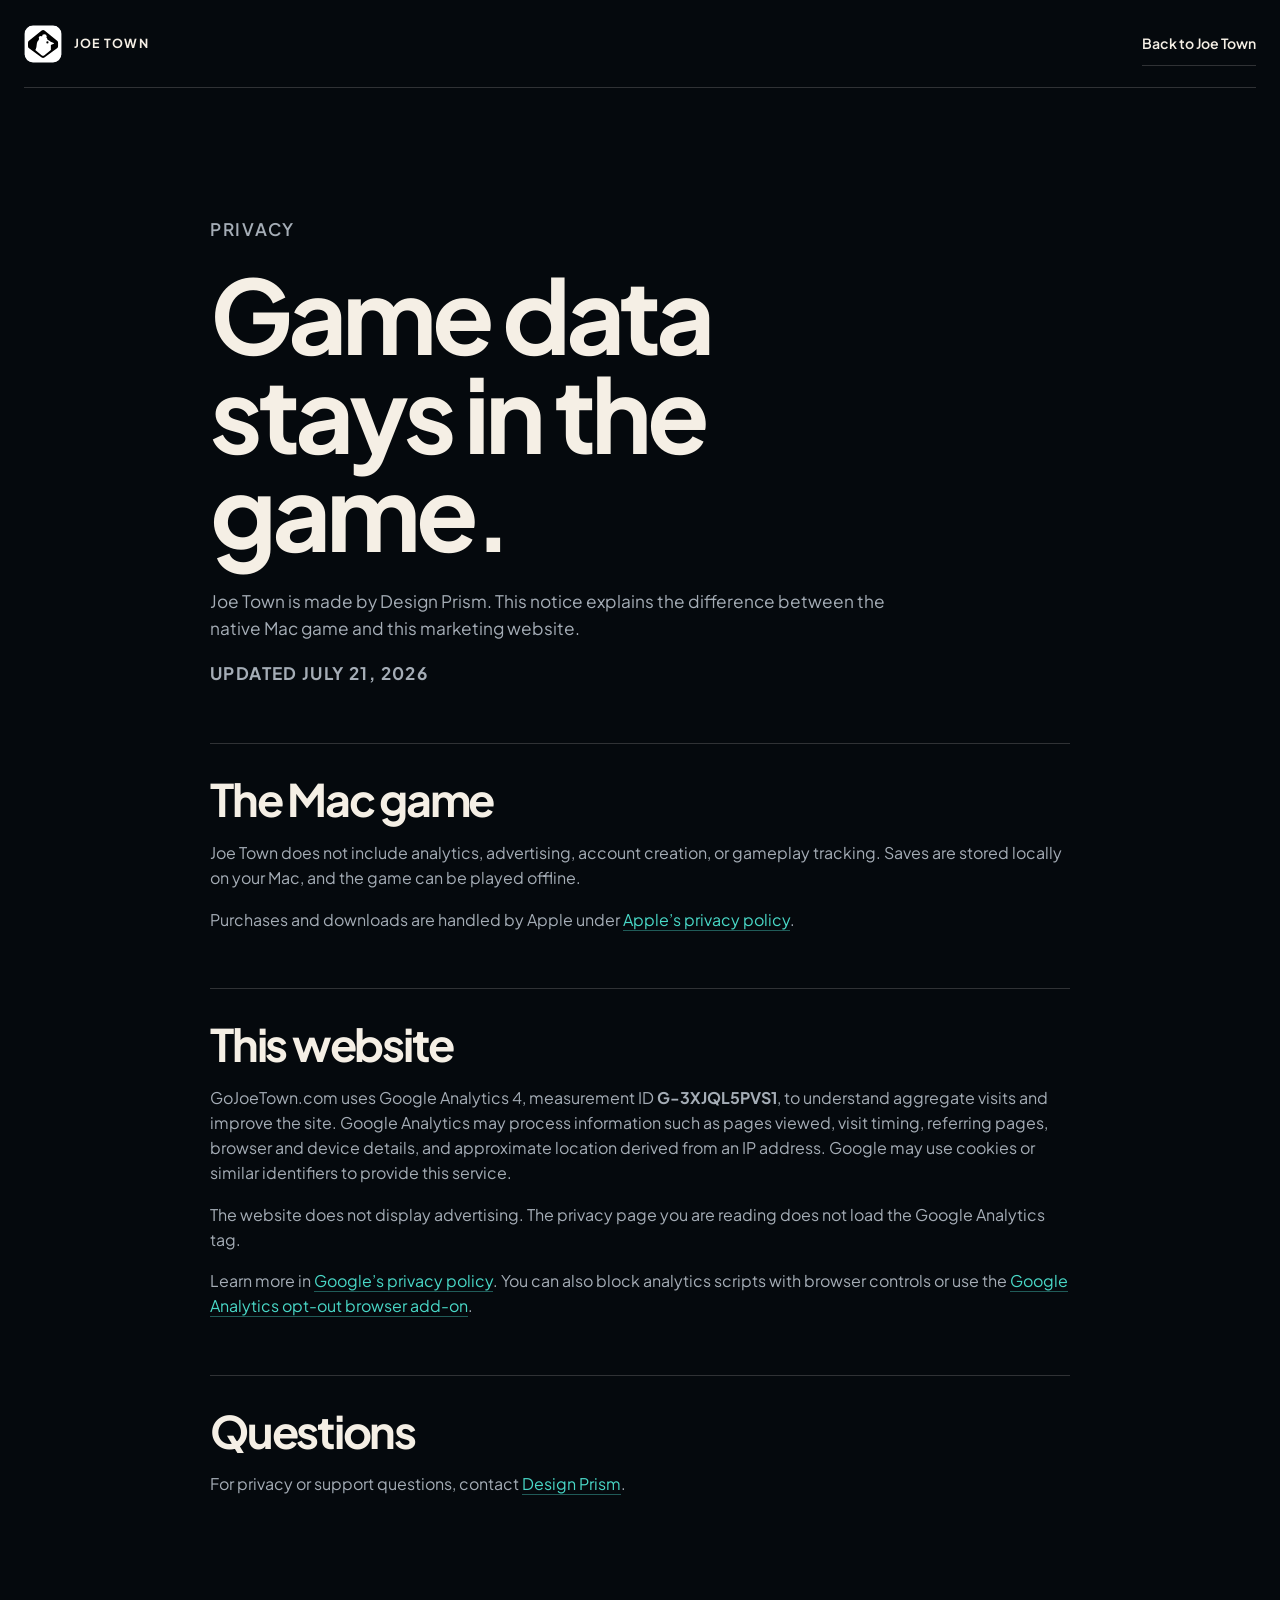
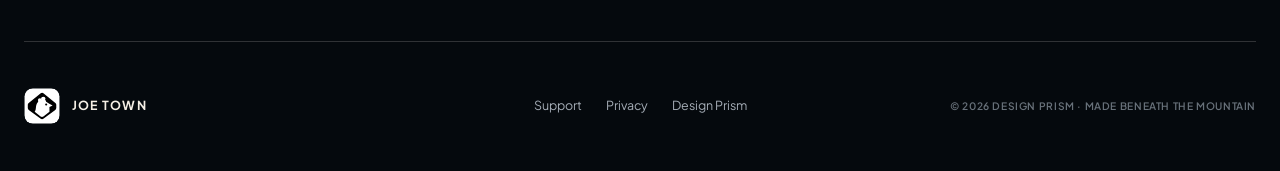
==== privacy.html @ 60fe01f7 "Overhaul Joe Town marketing visuals and analytics" ====
<!DOCTYPE html>
<html lang="en">
<head>
  <meta charset="UTF-8">
  <meta name="viewport" content="width=device-width, initial-scale=1.0, viewport-fit=cover">
  <title>Privacy — Joe Town</title>
  <meta name="description" content="How the Joe Town Mac game and gojoetown.com handle data.">
  <link rel="canonical" href="https://gojoetown.com/privacy.html">
  <meta name="theme-color" content="#05090d">
  <link rel="icon" type="image/svg+xml" sizes="any" href="/images/logo-mark.svg">
  <link rel="apple-touch-icon" sizes="180x180" href="/images/apple-touch-icon.png">
  <link rel="preconnect" href="https://fonts.googleapis.com">
  <link rel="preconnect" href="https://fonts.gstatic.com" crossorigin>
  <link href="https://fonts.googleapis.com/css2?family=Plus+Jakarta+Sans:wght@400..800&amp;display=swap" rel="stylesheet">
  <link rel="stylesheet" href="css/style.css?v=20260721-release1">
</head>
<body class="legal-page">
  <a class="skip-link" href="#main">Skip to content</a>
  <header class="legal-header">
    <a class="brand" href="/" aria-label="Joe Town home">
      <img src="images/logo-mark.svg" width="38" height="38" alt="">
      <span>JOE TOWN</span>
    </a>
    <a class="text-link" href="/">Back to Joe Town</a>
  </header>

  <main class="legal-main" id="main">
    <p class="eyebrow">Privacy</p>
    <h1>Game data stays in the game.</h1>
    <p>Joe Town is made by Design Prism. This notice explains the difference between the native Mac game and this marketing website.</p>
    <p class="legal-updated">Updated July 21, 2026</p>

    <section aria-labelledby="game-privacy">
      <h2 id="game-privacy">The Mac game</h2>
      <p>Joe Town does not include analytics, advertising, account creation, or gameplay tracking. Saves are stored locally on your Mac, and the game can be played offline.</p>
      <p>Purchases and downloads are handled by Apple under <a href="https://www.apple.com/legal/privacy/" target="_blank" rel="noopener">Apple’s privacy policy</a>.</p>
    </section>

    <section aria-labelledby="site-analytics">
      <h2 id="site-analytics">This website</h2>
      <p>GoJoeTown.com uses Google Analytics 4, measurement ID <strong>G-3XJQL5PVS1</strong>, to understand aggregate visits and improve the site. Google Analytics may process information such as pages viewed, visit timing, referring pages, browser and device details, and approximate location derived from an IP address. Google may use cookies or similar identifiers to provide this service.</p>
      <p>The website does not display advertising. The privacy page you are reading does not load the Google Analytics tag.</p>
      <p>Learn more in <a href="https://policies.google.com/privacy" target="_blank" rel="noopener">Google’s privacy policy</a>. You can also block analytics scripts with browser controls or use the <a href="https://tools.google.com/dlpage/gaoptout" target="_blank" rel="noopener">Google Analytics opt-out browser add-on</a>.</p>
    </section>

    <section aria-labelledby="contact-privacy">
      <h2 id="contact-privacy">Questions</h2>
      <p>For privacy or support questions, contact <a href="https://www.design-prism.com/contact" target="_blank" rel="noopener">Design Prism</a>.</p>
    </section>
  </main>

  <footer class="footer">
    <a class="brand" href="/" aria-label="Joe Town home">
      <img src="images/logo-mark.svg" width="36" height="36" alt="">
      <span>JOE TOWN</span>
    </a>
    <nav aria-label="Footer navigation">
      <a href="https://www.design-prism.com/contact" target="_blank" rel="noopener">Support</a>
      <a href="/privacy.html" aria-current="page">Privacy</a>
      <a href="https://www.design-prism.com/" target="_blank" rel="noopener">Design Prism</a>
    </nav>
    <p>© 2026 DESIGN PRISM · MADE BENEATH THE MOUNTAIN</p>
  </footer>
</body>
</html>
---- css/style.css ----
:root {
  --ink: #05090d;
  --ink-soft: #0a1016;
  --panel: #0d141b;
  --bone: #f5efe5;
  --muted: #a5adb6;
  --gold: #f3b74b;
  --gold-dark: #bd7d22;
  --teal: #49d8c7;
  --line: rgba(245, 239, 229, 0.18);
  --line-gold: rgba(243, 183, 75, 0.42);
  --type-modern: "Plus Jakarta Sans", -apple-system, BlinkMacSystemFont, "Segoe UI", sans-serif;
  --max: 1280px;
}

*, *::before, *::after { box-sizing: border-box; }

html {
  background: var(--ink);
  color-scheme: dark;
  scroll-behavior: smooth;
  scroll-padding-top: 88px;
}

body {
  margin: 0;
  min-width: 320px;
  overflow-x: hidden;
  background: var(--ink);
  color: var(--bone);
  font-family: var(--type-modern);
  font-size: 16px;
  line-height: 1.58;
  -webkit-font-smoothing: antialiased;
}

body.menu-open { overflow: hidden; }

img { display: block; max-width: 100%; }
a { color: inherit; text-decoration: none; }
button, summary { font: inherit; }

.skip-link {
  position: fixed;
  z-index: 1000;
  top: 12px;
  left: 12px;
  padding: 10px 14px;
  background: var(--bone);
  color: var(--ink);
  border-radius: 6px;
  transform: translateY(-160%);
}

.skip-link:focus { transform: translateY(0); }

:focus-visible {
  outline: 3px solid var(--teal);
  outline-offset: 4px;
}

.scroll-progress {
  position: fixed;
  z-index: 120;
  inset: 0 0 auto;
  height: 2px;
  pointer-events: none;
}

.scroll-progress span {
  display: block;
  width: 100%;
  height: 100%;
  background: linear-gradient(90deg, var(--gold), var(--teal));
  box-shadow: 0 0 14px rgba(73, 216, 199, 0.5);
  transform: scaleX(0);
  transform-origin: left;
  will-change: transform;
}

.site-header {
  position: absolute;
  z-index: 50;
  top: 0;
  left: 0;
  right: 0;
  border-bottom: 1px solid rgba(245, 239, 229, 0.08);
  background: rgba(5, 9, 13, 0.82);
  backdrop-filter: blur(18px);
  transition: background 180ms ease, border-color 180ms ease, box-shadow 180ms ease;
}

.site-header.is-scrolled {
  border-color: rgba(245, 239, 229, 0.14);
  background: rgba(5, 9, 13, 0.94);
  box-shadow: 0 10px 36px rgba(0, 0, 0, 0.32);
}

.nav-shell {
  width: min(var(--max), calc(100% - 48px));
  min-height: 78px;
  margin: 0 auto;
  display: grid;
  grid-template-columns: 1fr auto 1fr;
  align-items: center;
  gap: 28px;
}

.brand {
  display: inline-flex;
  align-items: center;
  gap: 12px;
  width: max-content;
  min-height: 44px;
  font-family: var(--type-modern);
  font-size: 0.78rem;
  font-weight: 700;
  letter-spacing: 0.1em;
}

.brand img { border-radius: 9px; }

.desktop-nav {
  display: flex;
  align-items: center;
  gap: clamp(22px, 3vw, 44px);
}

.desktop-nav a {
  display: grid;
  place-items: center;
  min-height: 44px;
  color: #d6d1c9;
  font-family: var(--type-modern);
  font-size: 0.7rem;
  font-weight: 700;
  letter-spacing: 0.09em;
  text-transform: uppercase;
}

.desktop-nav a:hover { color: var(--gold); }

.desktop-buy { justify-self: end; }

.button {
  display: inline-flex;
  align-items: center;
  justify-content: center;
  min-height: 52px;
  padding: 0 24px;
  border: 1px solid #ffd37b;
  border-radius: 7px;
  background: var(--gold);
  color: #171006;
  box-shadow: 0 12px 30px rgba(243, 183, 75, 0.18);
  font-size: 0.9rem;
  font-weight: 700;
  letter-spacing: -0.01em;
  transition: background 180ms ease, color 180ms ease, transform 180ms ease;
}

.button:hover {
  background: #ffd177;
  transform: translateY(-2px);
}

.button:active { transform: translateY(0) scale(0.98); }

.button-small { min-height: 44px; padding-inline: 18px; font-size: 0.8rem; }

.menu-button {
  display: none;
  width: 48px;
  height: 48px;
  border: 1px solid var(--line);
  border-radius: 8px;
  background: var(--ink-soft);
  color: var(--bone);
  cursor: pointer;
}

.menu-button span {
  display: block;
  width: 20px;
  height: 1px;
  margin: 5px auto;
  background: currentColor;
  transition: transform 180ms ease, opacity 180ms ease;
}

.menu-button[aria-expanded="true"] span:first-child { transform: translateY(6px) rotate(45deg); }
.menu-button[aria-expanded="true"] span:nth-child(2) { opacity: 0; }
.menu-button[aria-expanded="true"] span:last-child { transform: translateY(-6px) rotate(-45deg); }

.mobile-menu {
  position: fixed;
  z-index: 45;
  inset: 0;
  padding: calc(96px + env(safe-area-inset-top)) max(24px, env(safe-area-inset-right)) max(32px, env(safe-area-inset-bottom)) max(24px, env(safe-area-inset-left));
  background:
    radial-gradient(circle at 85% 12%, rgba(73, 216, 199, 0.1), transparent 30%),
    radial-gradient(circle at 5% 90%, rgba(243, 183, 75, 0.1), transparent 34%),
    var(--ink);
  overflow-y: auto;
  overscroll-behavior: contain;
}

.mobile-menu[hidden] { display: none; }

.mobile-menu nav {
  width: min(100%, 520px);
  margin: 0 auto;
  display: grid;
  gap: 8px;
  counter-reset: mobile-nav;
}

.mobile-menu nav > a:not(.button) {
  min-height: 58px;
  display: flex;
  align-items: center;
  border-bottom: 1px solid var(--line);
  font-family: var(--type-modern);
  font-size: 1.65rem;
  font-weight: 700;
  counter-increment: mobile-nav;
}

.mobile-menu nav > a:not(.button)::before {
  content: "0" counter(mobile-nav);
  width: 42px;
  color: var(--gold);
  font-family: var(--type-modern);
  font-size: 0.68rem;
  letter-spacing: 0.08em;
}

.mobile-menu:not([hidden]) nav > a { animation: menu-item-in 280ms both; }
.mobile-menu:not([hidden]) nav > a:nth-child(2) { animation-delay: 35ms; }
.mobile-menu:not([hidden]) nav > a:nth-child(3) { animation-delay: 70ms; }
.mobile-menu:not([hidden]) nav > a:nth-child(4) { animation-delay: 105ms; }
.mobile-menu:not([hidden]) nav > a:nth-child(5) { animation-delay: 140ms; }

@keyframes menu-item-in {
  from { opacity: 0; transform: translateY(10px); }
  to { opacity: 1; transform: none; }
}

.mobile-menu .button { margin-top: 18px; }

.mobile-buy {
  position: fixed;
  z-index: 40;
  left: max(12px, env(safe-area-inset-left));
  right: max(12px, env(safe-area-inset-right));
  bottom: max(12px, env(safe-area-inset-bottom));
  display: none;
  align-items: center;
  justify-content: space-between;
  gap: 16px;
  padding: 10px 10px 10px 16px;
  border: 1px solid var(--line);
  border-radius: 15px;
  background: rgba(13, 20, 27, 0.92);
  backdrop-filter: blur(18px) saturate(1.15);
  box-shadow: 0 18px 54px rgba(0, 0, 0, 0.5);
  opacity: 0;
  transform: translateY(24px);
  pointer-events: none;
  transition: opacity 180ms ease, transform 180ms ease;
}

.mobile-buy.is-visible { opacity: 1; transform: none; pointer-events: auto; }
.mobile-buy img { flex: 0 0 auto; border-radius: 9px; }
.mobile-buy span { display: grid; flex: 1; min-width: 0; line-height: 1.2; }
.mobile-buy strong { font-size: 0.88rem; }
.mobile-buy small { margin-top: 3px; color: var(--muted); font-size: 0.72rem; }

.hero {
  position: relative;
  min-height: 900px;
  overflow: hidden;
  display: grid;
  align-items: center;
  border-bottom: 1px solid var(--line);
  isolation: isolate;
}

.hero-media {
  position: absolute;
  z-index: -3;
  inset: 0 0 0 28%;
}

.hero-media img {
  width: 100%;
  height: 100%;
  object-fit: cover;
  object-position: 50% 50%;
  filter: saturate(0.98) brightness(0.96);
}

.hero-shade {
  position: absolute;
  z-index: -2;
  inset: 0 auto 0 0;
  width: 58%;
  background: rgba(5, 9, 13, 0.94);
  box-shadow: 100px 0 150px 80px rgba(5, 9, 13, 0.88);
}

.hero-hud { display: none; }

.hero-inner {
  width: min(var(--max), calc(100% - 48px));
  margin: 0 auto;
  padding-top: 80px;
}

.eyebrow {
  margin: 0 0 22px;
  color: var(--gold);
  font-family: var(--type-modern);
  font-size: clamp(0.65rem, 1vw, 0.76rem);
  font-weight: 600;
  letter-spacing: 0.1em;
  text-transform: uppercase;
}

h1, h2, h3, p { margin-top: 0; }

h1, h2, h3 {
  color: var(--bone);
  font-family: var(--type-modern);
  font-weight: 700;
  letter-spacing: -0.05em;
}

h1 {
  max-width: 12ch;
  margin-bottom: 24px;
  font-size: clamp(4rem, 6.6vw, 6.8rem);
  line-height: 0.96;
}

h1 em, h2 em { color: var(--gold); font-style: normal; font-weight: 700; }

.hero-lede {
  max-width: 590px;
  margin-bottom: 32px;
  color: #c1c7cd;
  font-size: clamp(1rem, 1.45vw, 1.16rem);
  line-height: 1.58;
}

.hero-actions { display: flex; align-items: center; gap: 24px; flex-wrap: wrap; }

.text-link {
  min-height: 44px;
  display: inline-flex;
  align-items: center;
  gap: 8px;
  border-bottom: 1px solid var(--line);
  color: var(--bone);
  font-size: 0.88rem;
  font-weight: 600;
}

.text-link:hover { color: var(--teal); border-color: var(--teal); }

.trust {
  max-width: 680px;
  margin: 28px 0 0;
  padding: 0;
  display: flex;
  flex-wrap: wrap;
  gap: 8px;
  color: #88919b;
  font-family: var(--type-modern);
  font-size: 0.68rem;
  letter-spacing: 0.06em;
  line-height: 1.4;
  list-style: none;
  text-transform: uppercase;
}

.trust li {
  padding: 7px 9px;
  border: 1px solid rgba(245, 239, 229, 0.11);
  border-radius: 999px;
  background: rgba(5, 9, 13, 0.34);
}

.section {
  width: min(var(--max), calc(100% - 48px));
  margin-inline: auto;
  padding-block: clamp(100px, 11vw, 168px);
}

.section-intro { max-width: 780px; margin-bottom: clamp(42px, 6vw, 76px); }

h2 { margin-bottom: 18px; font-size: clamp(2.9rem, 5.2vw, 5.4rem); line-height: 1.02; }

.journey { text-align: center; }
.journey .section-intro { margin-inline: auto; }

.journey-grid {
  display: grid;
  grid-template-columns: 0.92fr 1.16fr 0.92fr;
  align-items: end;
  gap: clamp(12px, 2vw, 26px);
  counter-reset: era-card;
}

.era-card {
  position: relative;
  margin: 0;
  border: 1px solid var(--line);
  background: var(--panel);
  box-shadow: 0 28px 70px rgba(0, 0, 0, 0.34);
  counter-increment: era-card;
}

.era-card::before {
  content: "0" counter(era-card);
  position: absolute;
  z-index: 2;
  top: 14px;
  left: 14px;
  padding: 5px 8px;
  border: 1px solid rgba(245, 239, 229, 0.2);
  border-radius: 999px;
  background: rgba(5, 9, 13, 0.78);
  color: var(--bone);
  font-family: var(--type-modern);
  font-size: 0.62rem;
  letter-spacing: 0.08em;
  backdrop-filter: blur(8px);
}

.era-card-featured { border-color: var(--line-gold); transform: translateY(-24px); }

.era-card picture { display: block; }
.era-card img { width: 100%; height: 330px; object-fit: cover; object-position: center; }
.era-card-featured img { height: 420px; }

.era-card figcaption {
  min-height: 150px;
  padding: 24px;
  display: grid;
  align-content: start;
  gap: 8px;
  text-align: left;
}

.era-card strong {
  font-family: var(--type-modern);
  font-size: clamp(1.65rem, 2.7vw, 2.5rem);
  font-weight: 700;
  letter-spacing: -0.035em;
  text-transform: uppercase;
}

.era-card span { color: var(--muted); font-size: 0.88rem; line-height: 1.5; }

.journey-note {
  margin: 48px auto 0;
  color: #77808a;
  font-family: var(--type-modern);
  font-size: 0.68rem;
  letter-spacing: 0.08em;
  line-height: 1.8;
}

.carousel-controls {
  display: none;
  align-items: center;
  gap: 8px;
  margin-top: 18px;
}

.carousel-hint {
  margin-right: auto;
  color: var(--muted);
  font-family: var(--type-modern);
  font-size: 0.68rem;
  letter-spacing: 0.06em;
  text-transform: uppercase;
}

.carousel-status {
  min-width: 42px;
  color: var(--gold);
  font-family: var(--type-modern);
  font-size: 0.68rem;
  text-align: center;
}

.carousel-controls button {
  width: 46px;
  height: 46px;
  flex: 0 0 auto;
  border: 1px solid var(--line);
  border-radius: 50%;
  background: var(--panel);
  color: var(--bone);
  cursor: pointer;
  font-size: 1.1rem;
  transition: border-color 160ms ease, background 160ms ease, transform 160ms ease, opacity 160ms ease;
}

.carousel-controls button:active { transform: scale(0.94); }
.carousel-controls button:disabled { opacity: 0.32; cursor: default; }

.joes {
  display: grid;
  grid-template-columns: minmax(0, 1.05fr) minmax(380px, 0.95fr);
  gap: clamp(54px, 8vw, 112px);
  align-items: center;
  border-top: 1px solid var(--line);
  border-bottom: 1px solid var(--line);
}

.joe-portrait { position: relative; }

.joe-portrait img {
  width: 100%;
  max-height: 900px;
  object-fit: cover;
  border: 1px solid var(--line-gold);
  box-shadow: 0 32px 100px rgba(0, 0, 0, 0.48);
}

.art-label {
  position: absolute;
  left: 16px;
  bottom: 16px;
  padding: 6px 9px;
  background: rgba(5, 9, 13, 0.9);
  color: #c9c1b6;
  font-family: var(--type-modern);
  font-size: 0.64rem;
  font-weight: 600;
  letter-spacing: 0.08em;
}

.joe-story > p:not(.eyebrow) { max-width: 570px; color: var(--muted); font-size: 1.04rem; }

.joe-roster {
  display: grid;
  grid-template-columns: repeat(2, minmax(0, 1fr));
  gap: 10px;
  max-width: 580px;
  margin-top: 38px;
}

.joe-card {
  min-width: 0;
  display: flex;
  align-items: center;
  gap: 13px;
  min-height: 92px;
  padding: 16px;
  border: 1px solid var(--line);
  border-radius: 8px;
  background: rgba(13, 20, 27, 0.88);
  box-shadow: 0 18px 46px rgba(0, 0, 0, 0.2);
}

.joe-card:nth-child(2) .joe-avatar,
.joe-card:nth-child(3) .joe-avatar { border-color: var(--gold); color: var(--gold); }

.joe-avatar {
  width: 44px;
  height: 44px;
  flex: 0 0 auto;
  display: grid;
  place-items: center;
  border: 1px solid var(--teal);
  border-radius: 6px;
  color: var(--teal);
  font-family: var(--type-modern);
  font-weight: 600;
}

.joe-card h3 { margin: 0; color: var(--bone); font-size: 0.92rem; line-height: 1.2; }
.joe-card p { margin: 5px 0 0; color: var(--muted); font-size: 0.71rem; line-height: 1.4; }
.joe-card p strong { color: var(--gold); font-weight: 600; }

blockquote {
  margin: 38px 0 0;
  max-width: 460px;
  color: var(--bone);
  font-family: var(--type-modern);
  font-size: clamp(1.7rem, 3vw, 3rem);
  font-weight: 600;
  letter-spacing: -0.025em;
  line-height: 1.1;
}

blockquote::before { content: "“"; color: var(--gold); }
blockquote::after { content: "”"; color: var(--gold); }

.systems { text-align: center; }
.systems .section-intro { margin-inline: auto; }

.system-grid {
  display: grid;
  grid-template-columns: repeat(2, minmax(0, 1fr));
  gap: 14px;
  counter-reset: system-card;
}

.system-card {
  min-width: 0;
  position: relative;
  overflow: hidden;
  aspect-ratio: 16 / 10;
  min-height: 0;
  border: 1px solid var(--line-gold);
  background: var(--panel);
  text-align: left;
  counter-increment: system-card;
}

.system-card::before {
  content: "0" counter(system-card);
  position: absolute;
  z-index: 2;
  top: 16px;
  right: 16px;
  color: rgba(245, 239, 229, 0.8);
  font-family: var(--type-modern);
  font-size: 0.68rem;
  letter-spacing: 0.08em;
}

.system-card img { width: 100%; height: 100%; min-height: 0; object-fit: cover; filter: brightness(0.72) saturate(0.9); transition: transform 400ms ease, filter 400ms ease; }
.system-card:hover img { transform: scale(1.025); filter: brightness(0.86) saturate(1); }

.system-card > div {
  position: absolute;
  left: 0;
  right: 0;
  bottom: 0;
  padding: 70px 24px 24px;
  background: rgba(5, 9, 13, 0.88);
  box-shadow: 0 -35px 70px rgba(5, 9, 13, 0.9);
}

.system-card h3 { margin: 0; font-size: clamp(1.45rem, 2vw, 1.9rem); letter-spacing: -0.03em; text-transform: uppercase; }
.system-card p { margin: 3px 0 0; color: var(--teal); font-family: var(--type-modern); font-size: 0.68rem; font-weight: 700; letter-spacing: 0.08em; text-transform: uppercase; }

.systems-copy { max-width: 760px; margin: 44px auto 0; color: var(--muted); }

.systems-key-art {
  position: relative;
  overflow: hidden;
  margin: clamp(48px, 7vw, 84px) 0 0;
  border: 1px solid var(--line-gold);
  background: var(--panel);
  box-shadow: 0 32px 90px rgba(0, 0, 0, 0.42);
}

.systems-key-art img { width: 100%; height: auto; aspect-ratio: 2 / 1; object-fit: cover; }

.faq {
  display: grid;
  grid-template-columns: 0.8fr 1.2fr;
  gap: clamp(48px, 9vw, 130px);
  align-items: start;
  border-top: 1px solid var(--line);
}

.faq h2 { font-size: clamp(3rem, 5vw, 5.2rem); }
.faq-art {
  position: relative;
  overflow: hidden;
  max-width: 430px;
  margin: 48px 0 0;
  border: 1px solid var(--line-gold);
  background: var(--panel);
  box-shadow: 0 24px 70px rgba(0, 0, 0, 0.38);
}
.faq-art img { width: 100%; height: auto; aspect-ratio: 1003 / 1568; object-fit: cover; object-position: center; }
.faq-list { border-top: 1px solid var(--line); }

.faq-list details { border-bottom: 1px solid var(--line); }

.faq-list summary {
  min-height: 74px;
  display: flex;
  align-items: center;
  justify-content: space-between;
  gap: 24px;
  list-style: none;
  cursor: pointer;
  color: var(--bone);
  font-family: var(--type-modern);
  font-size: 1.28rem;
  font-weight: 600;
  letter-spacing: -0.015em;
}

.faq-list summary::-webkit-details-marker { display: none; }
.faq-list summary::after { content: "+"; color: var(--gold); font-family: var(--type-modern); font-size: 1.2rem; }
.faq-list details[open] summary::after { content: "−"; }
.faq-list details p { max-width: 680px; margin: -6px 42px 28px 0; color: var(--muted); }
.faq-list details p a { color: var(--teal); text-decoration: underline; text-decoration-color: rgba(73, 216, 199, 0.4); text-underline-offset: 3px; }
.faq-list details[open] p { animation: faq-answer-in 200ms ease both; }

@keyframes faq-answer-in {
  from { opacity: 0; transform: translateY(-6px); }
  to { opacity: 1; transform: none; }
}

.final-cta {
  position: relative;
  isolation: isolate;
  overflow: hidden;
  width: 100%;
  max-width: none;
  min-height: 660px;
  padding-inline: max(24px, calc((100% - var(--max)) / 2));
  display: grid;
  place-items: center;
  align-content: center;
  gap: 28px;
  text-align: center;
  border-top: 1px solid var(--line);
}

.final-cta::after {
  content: "";
  position: absolute;
  z-index: 1;
  inset: 0;
  background: radial-gradient(circle at center, rgba(5, 9, 13, 0.42) 0, rgba(5, 9, 13, 0.78) 48%, rgba(5, 9, 13, 0.9) 100%);
}

.final-art { position: absolute; z-index: 0; inset: 0; width: 100%; height: 100%; object-fit: cover; object-position: center; }
.final-mark, .final-content { position: relative; z-index: 2; }
.final-content { max-width: 920px; }
.final-art-label { z-index: 3; left: auto; right: 16px; }

.final-mark { filter: drop-shadow(0 18px 42px rgba(243, 183, 75, 0.14)); }
.final-cta h2 { margin-bottom: 34px; }
.final-cta p { margin: 20px 0 0; color: #7f8790; font-family: var(--type-modern); font-size: 0.64rem; font-weight: 600; letter-spacing: 0.08em; }

.footer {
  width: min(var(--max), calc(100% - 48px));
  min-height: 130px;
  margin: 0 auto;
  padding-block: 30px;
  display: grid;
  grid-template-columns: 1fr auto 1fr;
  align-items: center;
  gap: 24px;
  border-top: 1px solid var(--line);
}

.footer nav { display: flex; gap: 24px; }
.footer nav a { color: var(--muted); font-size: 0.78rem; }
.footer nav a:hover { color: var(--gold); }
.footer > p { justify-self: end; margin: 0; color: #68717a; font-family: var(--type-modern); font-size: 0.64rem; font-weight: 600; letter-spacing: 0.06em; }

.legal-header {
  width: min(var(--max), calc(100% - 48px));
  min-height: 88px;
  margin: 0 auto;
  display: flex;
  align-items: center;
  justify-content: space-between;
  gap: 24px;
  border-bottom: 1px solid var(--line);
}

.legal-main {
  width: min(860px, calc(100% - 48px));
  margin: 0 auto;
  padding: clamp(72px, 10vw, 132px) 0;
}

.legal-main h1 { max-width: 10ch; margin-bottom: 28px; font-size: clamp(3.2rem, 8vw, 6.8rem); }
.legal-main > p { max-width: 720px; color: var(--muted); font-size: 1.08rem; }
.legal-main section { margin-top: 56px; padding-top: 32px; border-top: 1px solid var(--line); }
.legal-main h2 { margin-bottom: 18px; font-size: clamp(1.8rem, 4vw, 2.8rem); }
.legal-main p, .legal-main li { color: var(--muted); }
.legal-main li + li { margin-top: 10px; }
.legal-main a { color: var(--teal); text-decoration: underline; text-decoration-color: rgba(73, 216, 199, 0.4); text-underline-offset: 4px; }
.legal-updated { color: var(--gold); font-family: var(--type-modern); font-size: 0.72rem; font-weight: 700; letter-spacing: 0.08em; text-transform: uppercase; }

.reveal { opacity: 1; transform: none; }
.reveal-ready .reveal { opacity: 0; transform: translateY(18px); transition: opacity 680ms ease, transform 680ms ease; }
.reveal-ready .reveal.is-visible { opacity: 1; transform: none; }

@media (max-width: 1040px) {
  .nav-shell { grid-template-columns: 1fr auto; }
  .desktop-nav, .desktop-buy { display: none; }
  .menu-button { display: block; }
  .hero-media { left: 18%; }
  .hero-shade { width: 66%; }
  .journey-grid { grid-template-columns: repeat(3, 1fr); }
  .era-card img, .era-card-featured img { height: 300px; }
  .joes { grid-template-columns: 1fr 1fr; gap: 48px; }
  .system-grid { grid-template-columns: repeat(2, minmax(0, 1fr)); }
  .footer { grid-template-columns: 1fr auto; }
  .footer > p { grid-column: 1 / -1; justify-self: start; }
}

@media (max-width: 780px) {
  html { scroll-padding-top: calc(72px + env(safe-area-inset-top)); }
  body.mobile-buy-visible { padding-bottom: calc(82px + env(safe-area-inset-bottom)); }
  .site-header {
    position: fixed;
    padding-top: env(safe-area-inset-top);
    padding-left: env(safe-area-inset-left);
    padding-right: env(safe-area-inset-right);
    background: rgba(5, 9, 13, 0.94);
    backdrop-filter: none;
  }
  .nav-shell { width: min(100% - 32px, var(--max)); min-height: 68px; }
  .brand img { width: 34px; height: 34px; }
  .mobile-buy { display: flex; }
  .hero { min-height: max(640px, 100svh); align-items: end; }
  .hero-media { inset: 0; }
  .hero-media img { object-position: 50% 40%; opacity: 0.82; filter: none; }
  .hero-shade {
    inset: 0;
    width: auto;
    height: auto;
    background: linear-gradient(to bottom, rgba(5, 9, 13, 0.08) 12%, rgba(5, 9, 13, 0.26) 38%, rgba(5, 9, 13, 0.96) 75%, var(--ink) 100%);
    box-shadow: none;
  }
  .hero-hud {
    position: absolute;
    z-index: 1;
    top: calc(86px + env(safe-area-inset-top));
    left: 16px;
    right: 16px;
    min-height: 38px;
    padding: 8px 11px;
    display: flex;
    align-items: center;
    gap: 8px;
    border: 1px solid rgba(245, 239, 229, 0.16);
    border-radius: 9px;
    background: rgba(5, 9, 13, 0.68);
    color: #d7dce0;
    font-family: var(--type-modern);
    font-size: 0.65rem;
    letter-spacing: 0.05em;
    text-transform: uppercase;
  }
  .hero-hud i { flex: 1; height: 1px; background: var(--line); }
  .hero-hud strong { color: var(--gold); font-weight: 600; }
  .live-dot {
    width: 7px;
    height: 7px;
    border-radius: 50%;
    background: var(--teal);
    box-shadow: 0 0 0 4px rgba(73, 216, 199, 0.12), 0 0 16px rgba(73, 216, 199, 0.7);
    animation: live-pulse 2.2s ease-in-out infinite;
  }
  .hero-inner { width: min(100% - 32px, var(--max)); padding: 170px 0 44px; }
  .eyebrow { font-size: 0.7rem; }
  h1 { max-width: 9.5ch; font-size: clamp(3.05rem, 12vw, 4.8rem); }
  .hero-lede { max-width: 42rem; }
  .section { width: min(100% - 32px, var(--max)); padding-block: 82px; }
  h2 { max-width: 14ch; font-size: clamp(2.65rem, 9.5vw, 4.35rem); }
  .journey-grid,
  .system-grid {
    width: calc(100% + 32px);
    margin-inline: -16px;
    padding: 4px 16px 18px;
    display: grid;
    grid-template-columns: none;
    grid-auto-flow: column;
    overflow-x: auto;
    overscroll-behavior-inline: contain;
    scroll-padding-inline: 16px;
    scroll-snap-type: x mandatory;
    scrollbar-width: none;
    -webkit-overflow-scrolling: touch;
    touch-action: pan-x pan-y;
  }
  .journey-grid::-webkit-scrollbar,
  .system-grid::-webkit-scrollbar { display: none; }
  .journey-grid { grid-auto-columns: min(84vw, 380px); gap: 14px; }
  .system-grid { grid-auto-columns: min(82vw, 360px); gap: 12px; }
  .era-card,
  .system-card { scroll-snap-align: start; scroll-snap-stop: always; }
  .era-card-featured { transform: none; }
  .era-card { overflow: hidden; border-radius: 13px; box-shadow: 0 18px 44px rgba(0, 0, 0, 0.28); }
  .era-card img, .era-card-featured img { height: 280px; max-height: none; }
  .era-card figcaption { min-height: auto; padding: 22px; }
  .carousel-controls { display: flex; }
  .journey-note { display: none; }
  .joes { grid-template-columns: 1fr; }
  .joe-story { display: contents; }
  .joe-story > .eyebrow { order: 1; margin-bottom: 10px; }
  .joe-story > h2 { order: 2; }
  .joe-story > p:not(.eyebrow) { order: 3; margin-bottom: 28px; }
  .joe-portrait { order: 4; max-width: 620px; margin-inline: auto; }
  .joe-roster { order: 5; width: 100%; max-width: 620px; margin-top: 6px; }
  blockquote { order: 6; }
  .system-card,
  .system-card img { min-height: 0; border-radius: 13px; }
  .system-card { aspect-ratio: 4 / 3; }
  .system-card img { filter: brightness(0.76) saturate(0.92); }
  .system-card > div { box-shadow: none; background: linear-gradient(to top, rgba(5, 9, 13, 0.96), rgba(5, 9, 13, 0.62) 72%, transparent); }
  .system-card p { font-size: 0.72rem; }
  .art-label { font-size: 0.64rem; }
  .faq { grid-template-columns: 1fr; gap: 24px; }
  .faq-art { max-width: none; margin-top: 32px; }
  .faq-art img { height: 320px; max-height: 320px; aspect-ratio: 16 / 10; object-position: center 82%; }
  .systems-key-art img { height: clamp(210px, 58vw, 240px); min-height: 0; aspect-ratio: 16 / 10; object-position: 22% center; }
  .final-cta { width: 100%; padding-inline: 16px; }
  .final-art { object-position: 46% center; }
  .footer { grid-template-columns: 1fr; justify-items: start; }
  .legal-header { width: calc(100% - 32px); min-height: 76px; }
  .legal-main { width: calc(100% - 32px); padding-block: 72px; }
  .legal-main section { margin-top: 42px; padding-top: 26px; }
  .footer nav { flex-wrap: wrap; }
  .footer nav a { min-height: 44px; display: inline-flex; align-items: center; }
  .footer > p { justify-self: start; }
  .final-cta p,
  .footer > p { font-size: 0.68rem; line-height: 1.6; }
}

@media (max-width: 560px) {
  .mobile-buy { gap: 10px; padding-left: 10px; }
  .mobile-buy img { width: 38px; height: 38px; }
  .mobile-buy small { white-space: nowrap; }
  .hero-inner { padding-bottom: 36px; }
  .hero-actions { align-items: stretch; gap: 16px; }
  .hero-actions .button { width: 100%; }
  .text-link { width: max-content; min-height: 38px; }
  .hero-lede span { display: none; }
  .trust { margin-top: 20px; font-size: 0.68rem; }
  .trust li { padding: 6px 8px; }
  .joe-roster { grid-template-columns: 1fr; }
  .joe-card { min-height: 84px; padding: 15px; }
  .faq-list summary { min-height: 82px; font-size: 1.2rem; }
  .final-cta { min-height: 560px; }
  .final-mark { width: 104px; height: 104px; }
}

@media (max-width: 360px) {
  .brand { font-size: 0.7rem; gap: 9px; }
  h1 { font-size: 2.8rem; }
  h2 { font-size: 2.45rem; }
  .hero-hud strong:last-child { display: none; }
  .carousel-hint { font-size: 0.62rem; }
  .carousel-controls button { width: 44px; height: 44px; }
  .faq-list summary { gap: 16px; font-size: 1.1rem; }
}

@media (max-width: 560px) and (max-height: 700px) {
  .hero-inner { padding-top: 150px; padding-bottom: 24px; }
  .eyebrow { margin-bottom: 12px; }
  h1 { margin-bottom: 16px; font-size: clamp(2.75rem, 12vw, 3.4rem); }
  .hero-lede { margin-bottom: 20px; line-height: 1.48; }
  .trust { margin-top: 14px; }
}

@keyframes live-pulse {
  0%, 100% { opacity: 0.62; transform: scale(0.92); }
  50% { opacity: 1; transform: scale(1); }
}

@media (hover: none) {
  .button:hover { background: var(--gold); transform: none; }
  .system-card:hover img { transform: none; filter: brightness(0.76) saturate(0.92); }
}

@media (prefers-reduced-motion: reduce) {
  html { scroll-behavior: auto; }
  *, *::before, *::after { scroll-behavior: auto !important; transition-duration: 0.001ms !important; animation-duration: 0.001ms !important; animation-iteration-count: 1 !important; }
  .reveal-ready .reveal { opacity: 1; transform: none; }
  .button:hover, .system-card:hover img { transform: none; }
}
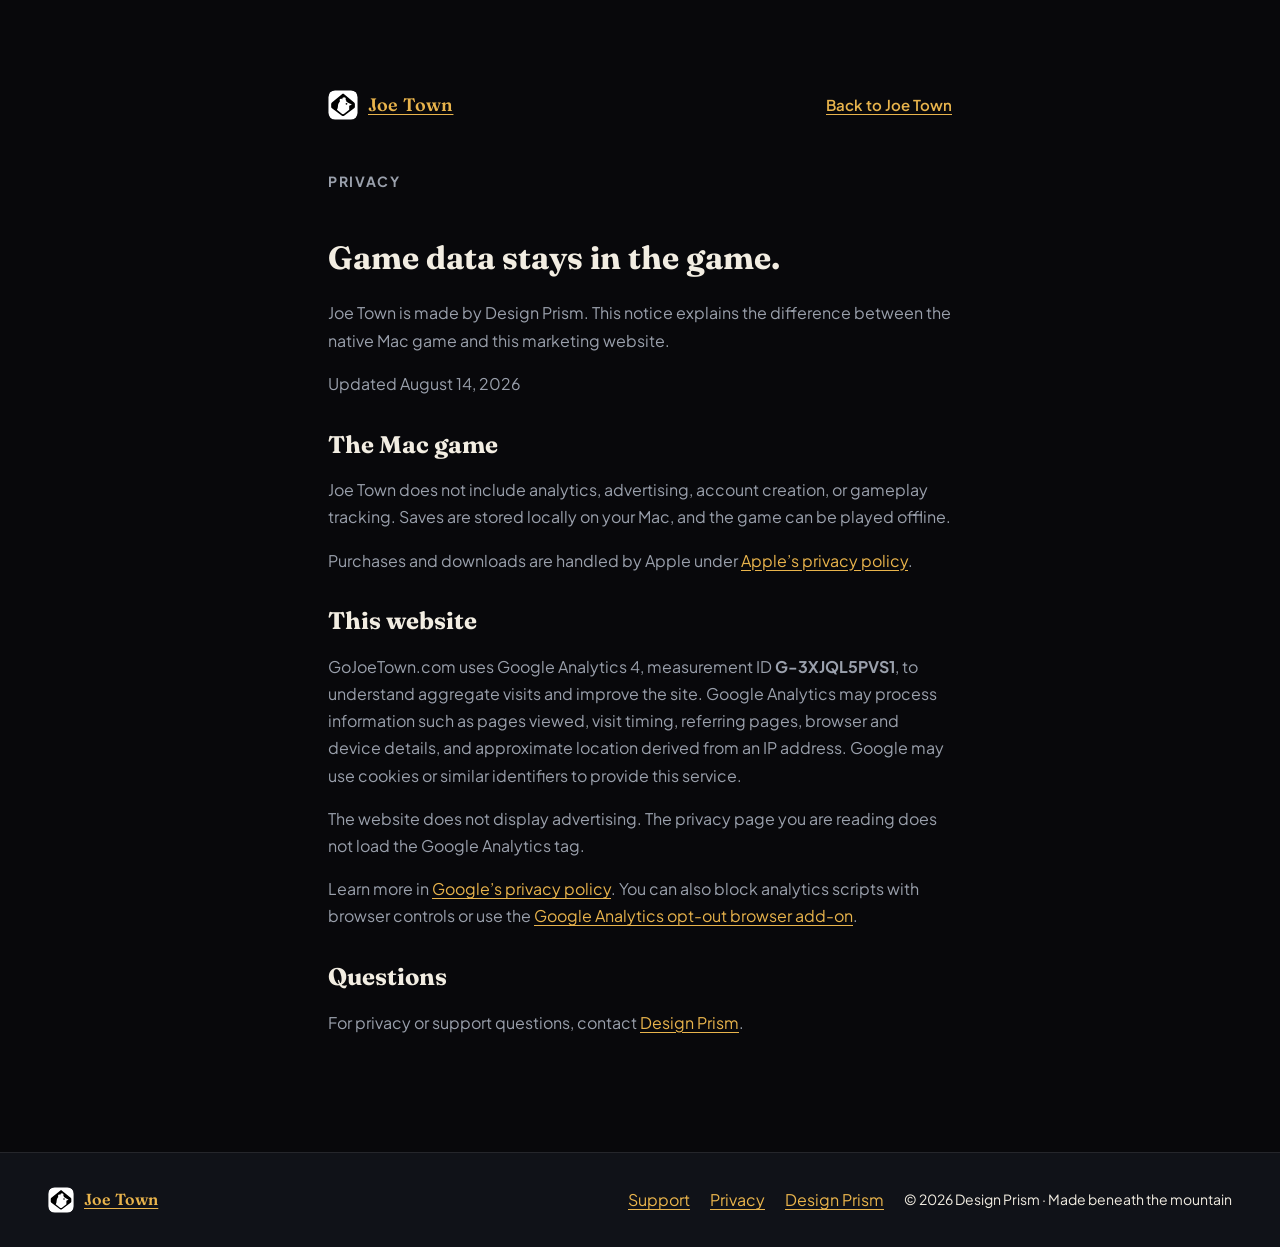
==== commit 2348e923: "Shorten the Joe Town site into a five-chapter purchase path Rebuild the homepage around play, ages, " ====
--- a/privacy.html
+++ b/privacy.html
@@ -6,20 +6,20 @@
   <title>Privacy — Joe Town</title>
   <meta name="description" content="How the Joe Town Mac game and gojoetown.com handle data.">
   <link rel="canonical" href="https://gojoetown.com/privacy.html">
-  <meta name="theme-color" content="#05090d">
+  <meta name="theme-color" content="#070708">
   <link rel="icon" type="image/svg+xml" sizes="any" href="/images/logo-mark.svg">
   <link rel="apple-touch-icon" sizes="180x180" href="/images/apple-touch-icon.png">
   <link rel="preconnect" href="https://fonts.googleapis.com">
   <link rel="preconnect" href="https://fonts.gstatic.com" crossorigin>
-  <link href="https://fonts.googleapis.com/css2?family=Plus+Jakarta+Sans:wght@400..800&amp;display=swap" rel="stylesheet">
-  <link rel="stylesheet" href="css/style.css?v=20260721-release1">
+  <link href="https://fonts.googleapis.com/css2?family=Fraunces:ital,opsz,wght@0,9..144,500;0,9..144,600;1,9..144,500;1,9..144,600&amp;family=Plus+Jakarta+Sans:wght@400;500;600;700&amp;display=swap" rel="stylesheet">
+  <link rel="stylesheet" href="css/style.css?v=20260814-conversion">
 </head>
 <body class="legal-page">
   <a class="skip-link" href="#main">Skip to content</a>
   <header class="legal-header">
     <a class="brand" href="/" aria-label="Joe Town home">
-      <img src="images/logo-mark.svg" width="38" height="38" alt="">
-      <span>JOE TOWN</span>
+      <img src="images/logo-mark.svg" width="30" height="30" alt="" class="brand-mark">
+      <span class="brand-name">Joe Town</span>
     </a>
     <a class="text-link" href="/">Back to Joe Town</a>
   </header>
@@ -28,7 +28,7 @@
     <p class="eyebrow">Privacy</p>
     <h1>Game data stays in the game.</h1>
     <p>Joe Town is made by Design Prism. This notice explains the difference between the native Mac game and this marketing website.</p>
-    <p class="legal-updated">Updated July 21, 2026</p>
+    <p class="legal-updated">Updated August 14, 2026</p>
 
     <section aria-labelledby="game-privacy">
       <h2 id="game-privacy">The Mac game</h2>
@@ -51,15 +51,15 @@
 
   <footer class="footer">
     <a class="brand" href="/" aria-label="Joe Town home">
-      <img src="images/logo-mark.svg" width="36" height="36" alt="">
-      <span>JOE TOWN</span>
+      <img src="images/logo-mark.svg" width="26" height="26" alt="" class="brand-mark">
+      <span class="brand-name">Joe Town</span>
     </a>
     <nav aria-label="Footer navigation">
       <a href="https://www.design-prism.com/contact" target="_blank" rel="noopener">Support</a>
       <a href="/privacy.html" aria-current="page">Privacy</a>
       <a href="https://www.design-prism.com/" target="_blank" rel="noopener">Design Prism</a>
     </nav>
-    <p>© 2026 DESIGN PRISM · MADE BENEATH THE MOUNTAIN</p>
+    <p>© 2026 Design Prism · Made beneath the mountain</p>
   </footer>
 </body>
 </html>
--- a/css/style.css
+++ b/css/style.css
@@ -1,982 +1,996 @@
+/* ============================================================
+   JOE TOWN — living diorama, conversion pass
+   Fraunces display + Plus Jakarta Sans UI
+   ============================================================ */
+
 :root {
-  --ink: #05090d;
-  --ink-soft: #0a1016;
-  --panel: #0d141b;
-  --bone: #f5efe5;
-  --muted: #a5adb6;
-  --gold: #f3b74b;
-  --gold-dark: #bd7d22;
-  --teal: #49d8c7;
-  --line: rgba(245, 239, 229, 0.18);
-  --line-gold: rgba(243, 183, 75, 0.42);
-  --type-modern: "Plus Jakarta Sans", -apple-system, BlinkMacSystemFont, "Segoe UI", sans-serif;
-  --max: 1280px;
-}
-
-*, *::before, *::after { box-sizing: border-box; }
+  --ink: #08080b;
+  --coal: #101218;
+  --panel: #161822;
+  --panel-2: #1b1e29;
+  --bone: #f2ede2;
+  --muted: #9aa0ac;
+  --gold: #e9b44c;
+  --gold-deep: #c9922e;
+  --teal: #4fd6c0;
+  --line: rgba(242, 237, 226, 0.09);
+  --line-strong: rgba(242, 237, 226, 0.28);
+  --gold-line: rgba(233, 180, 76, 0.22);
+  --radius: 14px;
+  --radius-lg: 20px;
+  --font-display: "Fraunces", Georgia, serif;
+  --font-body: "Plus Jakarta Sans", -apple-system, BlinkMacSystemFont, sans-serif;
+  --container: 1200px;
+  --ease: cubic-bezier(0.22, 1, 0.36, 1);
+  --nav-h: 64px;
+}
+
+* { margin: 0; padding: 0; box-sizing: border-box; }
 
 html {
-  background: var(--ink);
-  color-scheme: dark;
   scroll-behavior: smooth;
-  scroll-padding-top: 88px;
+  scroll-padding-top: calc(var(--nav-h) + 16px);
+  -webkit-text-size-adjust: 100%;
 }
 
 body {
-  margin: 0;
-  min-width: 320px;
-  overflow-x: hidden;
   background: var(--ink);
   color: var(--bone);
-  font-family: var(--type-modern);
+  font-family: var(--font-body);
   font-size: 16px;
-  line-height: 1.58;
+  line-height: 1.6;
   -webkit-font-smoothing: antialiased;
-}
-
-body.menu-open { overflow: hidden; }
-
-img { display: block; max-width: 100%; }
+  overflow-x: hidden;
+}
+
+img { display: block; max-width: 100%; height: auto; }
+
 a { color: inherit; text-decoration: none; }
-button, summary { font: inherit; }
+
+button { font-family: inherit; cursor: pointer; }
+
+a, button, [data-lightbox], [data-lightbox-stage] { touch-action: manipulation; }
+
+::selection { background: rgba(233, 180, 76, 0.35); color: var(--bone); }
+
+:focus-visible {
+  outline: 2px solid var(--gold);
+  outline-offset: 3px;
+  border-radius: 4px;
+}
+
+.container {
+  max-width: var(--container);
+  margin: 0 auto;
+  padding: 0 clamp(20px, 4vw, 48px);
+}
 
 .skip-link {
+  position: absolute;
+  left: -9999px;
+  top: 0;
+  z-index: 200;
+  background: var(--gold);
+  color: #14100a;
+  padding: 10px 18px;
+  border-radius: 0 0 10px 0;
+  font-weight: 700;
+}
+.skip-link:focus { left: 0; }
+
+.grain {
   position: fixed;
-  z-index: 1000;
-  top: 12px;
-  left: 12px;
-  padding: 10px 14px;
-  background: var(--bone);
-  color: var(--ink);
-  border-radius: 6px;
-  transform: translateY(-160%);
-}
-
-.skip-link:focus { transform: translateY(0); }
-
-:focus-visible {
-  outline: 3px solid var(--teal);
-  outline-offset: 4px;
+  inset: -50%;
+  z-index: 90;
+  pointer-events: none;
+  opacity: 0.03;
+  background-image: url("data:image/svg+xml,%3Csvg xmlns='http://www.w3.org/2000/svg' width='240' height='240'%3E%3Cfilter id='n'%3E%3CfeTurbulence type='fractalNoise' baseFrequency='0.85' numOctaves='2'/%3E%3C/filter%3E%3Crect width='100%25' height='100%25' filter='url(%23n)'/%3E%3C/svg%3E");
 }
 
 .scroll-progress {
   position: fixed;
+  top: 0; left: 0; right: 0;
+  height: 2px;
   z-index: 120;
-  inset: 0 0 auto;
-  height: 2px;
   pointer-events: none;
 }
-
 .scroll-progress span {
   display: block;
+  height: 100%;
+  width: 0%;
+  background: linear-gradient(90deg, var(--gold-deep), var(--gold));
+}
+
+.btn {
+  display: inline-flex;
+  align-items: center;
+  justify-content: center;
+  gap: 9px;
+  font-weight: 700;
+  font-size: 15px;
+  letter-spacing: 0.01em;
+  border-radius: 999px;
+  border: 1px solid transparent;
+  padding: 12px 24px;
+  transition: transform 0.25s var(--ease), box-shadow 0.25s var(--ease), background 0.25s, border-color 0.25s;
+  white-space: nowrap;
+}
+
+.btn-gold {
+  background: linear-gradient(180deg, #f0c164, var(--gold) 45%, var(--gold-deep));
+  color: #171104;
+  box-shadow: 0 1px 0 rgba(255, 255, 255, 0.35) inset, 0 10px 30px rgba(233, 180, 76, 0.22);
+}
+.btn-gold:hover {
+  transform: translateY(-2px);
+  box-shadow: 0 1px 0 rgba(255, 255, 255, 0.35) inset, 0 16px 40px rgba(233, 180, 76, 0.35);
+}
+.btn-gold img { filter: brightness(0.1) sepia(0.4); }
+
+.btn-ghost {
+  border-color: var(--line-strong);
+  color: var(--bone);
+  background: rgba(242, 237, 226, 0.03);
+  backdrop-filter: blur(6px);
+}
+.btn-ghost:hover { border-color: rgba(242, 237, 226, 0.4); background: rgba(242, 237, 226, 0.07); }
+
+.btn-lg { padding: 15px 30px; font-size: 16px; }
+.btn-sm { padding: 9px 18px; font-size: 14px; }
+
+.nav {
+  position: fixed;
+  top: 0; left: 0; right: 0;
+  z-index: 110;
+  background: rgba(8, 8, 11, 0.6);
+  backdrop-filter: blur(18px) saturate(1.4);
+  -webkit-backdrop-filter: blur(18px) saturate(1.4);
+  border-bottom: 1px solid var(--line);
+}
+
+.nav-inner {
+  max-width: 1320px;
+  margin: 0 auto;
+  height: var(--nav-h);
+  padding: 0 clamp(18px, 3vw, 40px);
+  display: flex;
+  align-items: center;
+  gap: 28px;
+}
+
+.brand { display: inline-flex; align-items: center; gap: 10px; }
+.brand-mark { border-radius: 7px; }
+.brand-name {
+  font-family: var(--font-display);
+  font-weight: 600;
+  font-size: 18px;
+  letter-spacing: 0.01em;
+}
+
+.nav-links {
+  display: flex;
+  gap: 26px;
+  margin-left: auto;
+}
+.nav-links a {
+  font-size: 14px;
+  font-weight: 600;
+  color: var(--muted);
+  letter-spacing: 0.02em;
+  transition: color 0.2s;
+  position: relative;
+}
+.nav-links a:hover { color: var(--bone); }
+.nav-links a::after {
+  content: "";
+  position: absolute;
+  left: 0; bottom: -6px;
+  width: 100%; height: 1px;
+  background: var(--gold);
+  transform: scaleX(0);
+  transform-origin: left;
+  transition: transform 0.3s var(--ease);
+}
+.nav-links a:hover::after { transform: scaleX(1); }
+
+.nav-cta { display: flex; align-items: center; gap: 14px; }
+
+.nav-burger {
+  display: none;
+  width: 44px; height: 44px;
+  background: none;
+  border: 1px solid var(--line-strong);
+  border-radius: 10px;
+  flex-direction: column;
+  align-items: center;
+  justify-content: center;
+  gap: 5px;
+}
+.nav-burger span {
+  display: block;
+  width: 16px; height: 1.5px;
+  background: var(--bone);
+  transition: transform 0.3s var(--ease);
+}
+.nav-burger[aria-expanded="true"] span:first-child { transform: translateY(3.2px) rotate(45deg); }
+.nav-burger[aria-expanded="true"] span:last-child { transform: translateY(-3.2px) rotate(-45deg); }
+
+.mobile-menu {
+  position: fixed;
+  inset: var(--nav-h) 0 0 0;
+  background: rgba(8, 8, 11, 0.96);
+  backdrop-filter: blur(20px);
+  -webkit-backdrop-filter: blur(20px);
+  padding: 40px 28px;
+  display: flex;
+  flex-direction: column;
+  gap: 32px;
+  z-index: 105;
+}
+.mobile-menu nav { display: flex; flex-direction: column; gap: 4px; }
+.mobile-menu nav a {
+  font-family: var(--font-display);
+  font-size: 30px;
+  font-weight: 500;
+  padding: 10px 0;
+  border-bottom: 1px solid var(--line);
+  color: var(--bone);
+}
+.mobile-menu[hidden] { display: none; }
+
+.hero {
+  position: relative;
+  min-height: 100svh;
+  display: flex;
+  align-items: flex-end;
+  overflow: hidden;
+}
+
+.hero-media, .hero-media img {
+  position: absolute;
+  inset: 0;
   width: 100%;
   height: 100%;
-  background: linear-gradient(90deg, var(--gold), var(--teal));
-  box-shadow: 0 0 14px rgba(73, 216, 199, 0.5);
-  transform: scaleX(0);
-  transform-origin: left;
-  will-change: transform;
-}
-
-.site-header {
-  position: absolute;
-  z-index: 50;
-  top: 0;
-  left: 0;
-  right: 0;
-  border-bottom: 1px solid rgba(245, 239, 229, 0.08);
-  background: rgba(5, 9, 13, 0.82);
-  backdrop-filter: blur(18px);
-  transition: background 180ms ease, border-color 180ms ease, box-shadow 180ms ease;
-}
-
-.site-header.is-scrolled {
-  border-color: rgba(245, 239, 229, 0.14);
-  background: rgba(5, 9, 13, 0.94);
-  box-shadow: 0 10px 36px rgba(0, 0, 0, 0.32);
-}
-
-.nav-shell {
-  width: min(var(--max), calc(100% - 48px));
-  min-height: 78px;
+}
+.hero-media img {
+  object-fit: cover;
+  object-position: center 38%;
+}
+
+.hero-scrim {
+  position: absolute;
+  inset: 0;
+  background:
+    linear-gradient(80deg, rgba(8, 8, 11, 0.72) 0%, rgba(8, 8, 11, 0.38) 38%, rgba(8, 8, 11, 0.08) 68%, rgba(8, 8, 11, 0) 82%),
+    linear-gradient(0deg, rgba(8, 8, 11, 0.88) 0%, rgba(8, 8, 11, 0.42) 36%, rgba(8, 8, 11, 0.12) 62%, rgba(8, 8, 11, 0.28) 100%);
+}
+
+.hero-content {
+  position: relative;
+  z-index: 2;
+  max-width: var(--container);
   margin: 0 auto;
+  padding: 140px clamp(20px, 4vw, 48px) clamp(72px, 10vh, 120px);
+  width: 100%;
+}
+
+.hero-eyebrow {
+  display: inline-flex;
+  align-items: center;
+  font-size: 14px;
+  font-weight: 700;
+  letter-spacing: 0.08em;
+  text-transform: uppercase;
+  color: var(--bone);
+  border: 1px solid var(--line-strong);
+  background: rgba(8, 8, 11, 0.42);
+  backdrop-filter: blur(8px);
+  padding: 8px 16px;
+  border-radius: 999px;
+  margin-bottom: 28px;
+}
+
+.hero-title {
+  font-family: var(--font-display);
+  font-weight: 500;
+  font-variation-settings: "opsz" 144;
+  font-size: clamp(46px, 8vw, 96px);
+  line-height: 0.98;
+  letter-spacing: -0.025em;
+  margin-bottom: 22px;
+  text-shadow: 0 2px 18px rgba(0, 0, 0, 0.55), 0 6px 48px rgba(0, 0, 0, 0.4);
+}
+.hero-title em, .sec-title em, .cta-content em {
+  font-style: italic;
+  font-weight: 500;
+  color: var(--gold);
+}
+
+.hero-sub {
+  font-size: clamp(16px, 2vw, 19px);
+  font-weight: 500;
+  color: rgba(242, 237, 226, 0.94);
+  max-width: 36ch;
+  margin-bottom: 32px;
+  text-shadow: 0 1px 12px rgba(0, 0, 0, 0.65);
+}
+
+.hero-actions { display: flex; flex-wrap: wrap; gap: 14px; margin-bottom: 22px; }
+
+.hero-trust {
+  font-size: 14px;
+  font-weight: 600;
+  letter-spacing: 0.04em;
+  color: rgba(242, 237, 226, 0.82);
+}
+
+@media (max-height: 780px) and (min-width: 781px) {
+  .hero-content { padding-top: 104px; padding-bottom: 60px; }
+  .hero-eyebrow { margin-bottom: 18px; }
+  .hero-title { font-size: clamp(42px, 6.2vw, 78px); margin-bottom: 16px; }
+  .hero-sub { margin-bottom: 24px; }
+}
+
+.section { padding: clamp(72px, 8vw, 104px) 0; position: relative; }
+.section-alt { background: var(--coal); border-block: 1px solid var(--line-strong); }
+
+.sec-head { max-width: 720px; margin-bottom: clamp(28px, 4vw, 44px); }
+
+.sec-eyebrow {
+  display: flex;
+  align-items: center;
+  gap: 14px;
+  font-size: 14px;
+  font-weight: 700;
+  letter-spacing: 0.12em;
+  text-transform: uppercase;
+  color: var(--muted);
+  margin-bottom: 18px;
+}
+.sec-index {
+  font-family: var(--font-display);
+  font-style: italic;
+  font-weight: 500;
+  font-size: 15px;
+  color: var(--muted);
+  letter-spacing: 0;
+}
+.sec-eyebrow::after {
+  content: "";
+  flex: 0 0 44px;
+  height: 1px;
+  background: var(--line-strong);
+}
+
+.sec-title {
+  font-family: var(--font-display);
+  font-weight: 500;
+  font-variation-settings: "opsz" 90;
+  font-size: clamp(32px, 4.6vw, 56px);
+  line-height: 1.06;
+  letter-spacing: -0.02em;
+  margin-bottom: 18px;
+}
+
+.sec-sub {
+  color: var(--muted);
+  font-size: clamp(16px, 1.6vw, 18px);
+  line-height: 1.65;
+  max-width: 62ch;
+}
+
+.fine-note {
+  margin-top: 34px;
+  font-size: 15px;
+  color: var(--muted);
+  max-width: 70ch;
+  line-height: 1.6;
+}
+
+html.js .reveal {
+  opacity: 0;
+  transform: translateY(18px);
+  transition: opacity 0.8s var(--ease), transform 0.8s var(--ease);
+  transition-delay: var(--d, 0s);
+}
+html.js .reveal.is-in { opacity: 1; transform: none; }
+
+.rail-wrap { margin-top: 8px; }
+.rail-head-row {
+  display: flex;
+  align-items: center;
+  justify-content: space-between;
+  margin-bottom: 18px;
+}
+.rail-label {
+  font-size: 14px;
+  font-weight: 700;
+  letter-spacing: 0.12em;
+  text-transform: uppercase;
+  color: var(--muted);
+}
+.rail-nav { display: flex; align-items: center; gap: 12px; }
+.rail-nav[hidden] { display: none; }
+.rail-counter {
+  font-family: var(--font-display);
+  font-style: italic;
+  font-size: 15px;
+  color: var(--muted);
+  min-width: 44px;
+  text-align: right;
+}
+.rail-btn {
+  width: 44px; height: 44px;
+  border-radius: 50%;
+  border: 1px solid var(--line-strong);
+  background: var(--panel);
+  color: var(--bone);
+  font-size: 16px;
+  transition: border-color 0.25s var(--ease), color 0.25s var(--ease);
+}
+.rail-btn:hover { border-color: var(--gold); color: var(--gold); }
+.rail-btn:disabled { opacity: 0.3; pointer-events: none; }
+
+.shot-rail,
+.era-rail,
+.choice-rail {
   display: grid;
-  grid-template-columns: 1fr auto 1fr;
-  align-items: center;
-  gap: 28px;
-}
-
-.brand {
-  display: inline-flex;
-  align-items: center;
-  gap: 12px;
-  width: max-content;
-  min-height: 44px;
-  font-family: var(--type-modern);
-  font-size: 0.78rem;
-  font-weight: 700;
-  letter-spacing: 0.1em;
-}
-
-.brand img { border-radius: 9px; }
-
-.desktop-nav {
-  display: flex;
-  align-items: center;
-  gap: clamp(22px, 3vw, 44px);
-}
-
-.desktop-nav a {
-  display: grid;
-  place-items: center;
-  min-height: 44px;
-  color: #d6d1c9;
-  font-family: var(--type-modern);
-  font-size: 0.7rem;
-  font-weight: 700;
-  letter-spacing: 0.09em;
-  text-transform: uppercase;
-}
-
-.desktop-nav a:hover { color: var(--gold); }
-
-.desktop-buy { justify-self: end; }
-
-.button {
-  display: inline-flex;
-  align-items: center;
-  justify-content: center;
-  min-height: 52px;
-  padding: 0 24px;
-  border: 1px solid #ffd37b;
-  border-radius: 7px;
-  background: var(--gold);
-  color: #171006;
-  box-shadow: 0 12px 30px rgba(243, 183, 75, 0.18);
-  font-size: 0.9rem;
-  font-weight: 700;
-  letter-spacing: -0.01em;
-  transition: background 180ms ease, color 180ms ease, transform 180ms ease;
-}
-
-.button:hover {
-  background: #ffd177;
-  transform: translateY(-2px);
-}
-
-.button:active { transform: translateY(0) scale(0.98); }
-
-.button-small { min-height: 44px; padding-inline: 18px; font-size: 0.8rem; }
-
-.menu-button {
-  display: none;
-  width: 48px;
-  height: 48px;
-  border: 1px solid var(--line);
-  border-radius: 8px;
-  background: var(--ink-soft);
-  color: var(--bone);
-  cursor: pointer;
-}
-
-.menu-button span {
-  display: block;
-  width: 20px;
-  height: 1px;
-  margin: 5px auto;
-  background: currentColor;
-  transition: transform 180ms ease, opacity 180ms ease;
-}
-
-.menu-button[aria-expanded="true"] span:first-child { transform: translateY(6px) rotate(45deg); }
-.menu-button[aria-expanded="true"] span:nth-child(2) { opacity: 0; }
-.menu-button[aria-expanded="true"] span:last-child { transform: translateY(-6px) rotate(-45deg); }
-
-.mobile-menu {
-  position: fixed;
-  z-index: 45;
+  gap: 18px;
+  list-style: none;
+  padding: 0 clamp(20px, 4vw, 48px);
+}
+.shot-rail { grid-template-columns: repeat(2, 1fr); }
+.era-rail,
+.choice-rail { grid-template-columns: repeat(3, 1fr); }
+
+.mac-window {
+  background: var(--panel);
+  border: 1px solid var(--line-strong);
+  border-radius: var(--radius-lg);
+  overflow: hidden;
+  box-shadow: 0 24px 64px rgba(0, 0, 0, 0.42);
+  cursor: zoom-in;
+}
+.mac-bar {
+  display: flex;
+  align-items: center;
+  gap: 7px;
+  padding: 10px 14px;
+  background: #12141c;
+  border-bottom: 1px solid var(--line);
+}
+.mac-bar i {
+  width: 10px;
+  height: 10px;
+  border-radius: 50%;
+  background: #5c6370;
+}
+.mac-bar i:nth-child(1) { background: #ff5f57; }
+.mac-bar i:nth-child(2) { background: #febc2e; }
+.mac-bar i:nth-child(3) { background: #28c840; }
+.mac-window img {
+  width: 100%;
+  aspect-ratio: 16 / 10;
+  object-fit: contain;
+  background: #0b0c10;
+}
+.mac-window figcaption {
+  padding: 16px 18px 18px;
+  display: flex;
+  flex-direction: column;
+  gap: 4px;
+  border-top: 1px solid var(--line);
+}
+.mac-window figcaption strong { font-size: 16px; font-weight: 700; }
+.mac-window figcaption span { font-size: 14px; color: var(--muted); }
+
+.hour-block { margin-top: clamp(56px, 7vw, 88px); }
+
+.board-stage {
+  position: relative;
+  margin: 0 auto 22px;
+  border-radius: var(--radius-lg);
+  overflow: hidden;
+  border: 1px solid var(--line-strong);
+  box-shadow: 0 32px 80px rgba(0, 0, 0, 0.5);
+  background: var(--coal);
+  cursor: zoom-in;
+}
+.board-frames { position: relative; width: 100%; }
+.ratio-16x9 { aspect-ratio: 16 / 9; }
+.ratio-3x2 { aspect-ratio: 3 / 2; }
+.board-frame {
+  position: absolute;
   inset: 0;
-  padding: calc(96px + env(safe-area-inset-top)) max(24px, env(safe-area-inset-right)) max(32px, env(safe-area-inset-bottom)) max(24px, env(safe-area-inset-left));
-  background:
-    radial-gradient(circle at 85% 12%, rgba(73, 216, 199, 0.1), transparent 30%),
-    radial-gradient(circle at 5% 90%, rgba(243, 183, 75, 0.1), transparent 34%),
-    var(--ink);
-  overflow-y: auto;
-  overscroll-behavior: contain;
-}
-
-.mobile-menu[hidden] { display: none; }
-
-.mobile-menu nav {
-  width: min(100%, 520px);
-  margin: 0 auto;
-  display: grid;
-  gap: 8px;
-  counter-reset: mobile-nav;
-}
-
-.mobile-menu nav > a:not(.button) {
-  min-height: 58px;
-  display: flex;
-  align-items: center;
-  border-bottom: 1px solid var(--line);
-  font-family: var(--type-modern);
-  font-size: 1.65rem;
-  font-weight: 700;
-  counter-increment: mobile-nav;
-}
-
-.mobile-menu nav > a:not(.button)::before {
-  content: "0" counter(mobile-nav);
-  width: 42px;
-  color: var(--gold);
-  font-family: var(--type-modern);
-  font-size: 0.68rem;
-  letter-spacing: 0.08em;
-}
-
-.mobile-menu:not([hidden]) nav > a { animation: menu-item-in 280ms both; }
-.mobile-menu:not([hidden]) nav > a:nth-child(2) { animation-delay: 35ms; }
-.mobile-menu:not([hidden]) nav > a:nth-child(3) { animation-delay: 70ms; }
-.mobile-menu:not([hidden]) nav > a:nth-child(4) { animation-delay: 105ms; }
-.mobile-menu:not([hidden]) nav > a:nth-child(5) { animation-delay: 140ms; }
-
-@keyframes menu-item-in {
-  from { opacity: 0; transform: translateY(10px); }
-  to { opacity: 1; transform: none; }
-}
-
-.mobile-menu .button { margin-top: 18px; }
-
-.mobile-buy {
-  position: fixed;
-  z-index: 40;
-  left: max(12px, env(safe-area-inset-left));
-  right: max(12px, env(safe-area-inset-right));
-  bottom: max(12px, env(safe-area-inset-bottom));
-  display: none;
-  align-items: center;
-  justify-content: space-between;
-  gap: 16px;
-  padding: 10px 10px 10px 16px;
-  border: 1px solid var(--line);
-  border-radius: 15px;
-  background: rgba(13, 20, 27, 0.92);
-  backdrop-filter: blur(18px) saturate(1.15);
-  box-shadow: 0 18px 54px rgba(0, 0, 0, 0.5);
-  opacity: 0;
-  transform: translateY(24px);
-  pointer-events: none;
-  transition: opacity 180ms ease, transform 180ms ease;
-}
-
-.mobile-buy.is-visible { opacity: 1; transform: none; pointer-events: auto; }
-.mobile-buy img { flex: 0 0 auto; border-radius: 9px; }
-.mobile-buy span { display: grid; flex: 1; min-width: 0; line-height: 1.2; }
-.mobile-buy strong { font-size: 0.88rem; }
-.mobile-buy small { margin-top: 3px; color: var(--muted); font-size: 0.72rem; }
-
-.hero {
-  position: relative;
-  min-height: 900px;
-  overflow: hidden;
-  display: grid;
-  align-items: center;
-  border-bottom: 1px solid var(--line);
-  isolation: isolate;
-}
-
-.hero-media {
-  position: absolute;
-  z-index: -3;
-  inset: 0 0 0 28%;
-}
-
-.hero-media img {
   width: 100%;
   height: 100%;
+  object-fit: contain;
+  background: #0b0c10;
+  opacity: 0;
+  transition: opacity 0.8s var(--ease);
+}
+.board-frame.is-active { opacity: 1; }
+.board-clock {
+  position: absolute;
+  top: clamp(14px, 2vw, 24px);
+  right: clamp(14px, 2vw, 24px);
+  font-family: var(--font-display);
+  font-style: italic;
+  font-size: 16px;
+  color: var(--bone);
+  background: rgba(8, 8, 11, 0.55);
+  border: 1px solid var(--line-strong);
+  backdrop-filter: blur(10px);
+  padding: 7px 16px;
+  border-radius: 999px;
+}
+
+.pill-row {
+  display: flex;
+  flex-wrap: wrap;
+  gap: 8px;
+  justify-content: center;
+}
+.pill-scroll {
+  flex-wrap: nowrap;
+  overflow-x: auto;
+  justify-content: flex-start;
+  scroll-snap-type: x mandatory;
+  padding-bottom: 6px;
+  scrollbar-width: none;
+}
+.pill-scroll::-webkit-scrollbar { display: none; }
+.pill {
+  background: transparent;
+  border: 1px solid var(--line-strong);
+  color: var(--muted);
+  font-size: 14px;
+  font-weight: 700;
+  letter-spacing: 0.04em;
+  padding: 10px 18px;
+  border-radius: 999px;
+  scroll-snap-align: start;
+  flex: 0 0 auto;
+  transition: background 0.25s var(--ease), color 0.25s, border-color 0.25s;
+}
+.pill:hover { color: var(--bone); border-color: rgba(242, 237, 226, 0.4); }
+.pill.is-active {
+  background: var(--gold);
+  border-color: var(--gold);
+  color: #171104;
+}
+
+.board-caption,
+.age-meta {
+  text-align: center;
+  margin-top: 16px;
+  font-size: 16px;
+  color: var(--muted);
+}
+.board-caption {
+  font-family: var(--font-display);
+  font-style: italic;
+  color: rgba(242, 237, 226, 0.86);
+}
+.age-meta {
+  font-weight: 700;
+  letter-spacing: 0.08em;
+  text-transform: uppercase;
+  font-size: 14px;
+  margin-top: 20px;
+}
+
+.era-card {
+  width: 100%;
+  text-align: left;
+  background: var(--panel);
+  border: 1px solid var(--line);
+  border-radius: var(--radius-lg);
+  overflow: hidden;
+  color: inherit;
+  display: flex;
+  flex-direction: column;
+  transition: border-color 0.3s var(--ease);
+}
+.era-card:hover { border-color: var(--gold-line); }
+.era-card img {
+  width: 100%;
+  aspect-ratio: 1 / 1;
   object-fit: cover;
-  object-position: 50% 50%;
-  filter: saturate(0.98) brightness(0.96);
-}
-
-.hero-shade {
-  position: absolute;
-  z-index: -2;
-  inset: 0 auto 0 0;
-  width: 58%;
-  background: rgba(5, 9, 13, 0.94);
-  box-shadow: 100px 0 150px 80px rgba(5, 9, 13, 0.88);
-}
-
-.hero-hud { display: none; }
-
-.hero-inner {
-  width: min(var(--max), calc(100% - 48px));
-  margin: 0 auto;
-  padding-top: 80px;
-}
-
-.eyebrow {
-  margin: 0 0 22px;
-  color: var(--gold);
-  font-family: var(--type-modern);
-  font-size: clamp(0.65rem, 1vw, 0.76rem);
-  font-weight: 600;
+}
+.era-kicker {
+  padding: 18px 20px 0;
+  font-size: 14px;
+  font-weight: 700;
   letter-spacing: 0.1em;
   text-transform: uppercase;
-}
-
-h1, h2, h3, p { margin-top: 0; }
-
-h1, h2, h3 {
+  color: var(--muted);
+}
+.era-card strong {
+  display: block;
+  font-family: var(--font-display);
+  font-size: 22px;
+  font-weight: 500;
+  padding: 8px 20px 6px;
+}
+.era-card span:last-child {
+  display: block;
+  padding: 0 20px 22px;
+  font-size: 15px;
+  color: var(--muted);
+}
+
+.chain {
+  display: flex;
+  align-items: stretch;
+  gap: 0;
+  margin-bottom: clamp(28px, 4vw, 40px);
+}
+.chain-node {
+  flex: 1;
+  background: var(--panel);
+  border: 1px solid var(--line);
+  border-radius: var(--radius);
+  padding: 22px 24px;
+  display: flex;
+  flex-direction: column;
+  gap: 3px;
+}
+.chain-step {
+  font-family: var(--font-display);
+  font-style: italic;
+  font-size: 14px;
+  color: var(--teal);
+}
+.chain-node strong { font-size: 19px; font-weight: 700; }
+.chain-node span:last-child {
+  font-size: 14px;
+  color: var(--muted);
+  letter-spacing: 0.08em;
+  text-transform: uppercase;
+}
+.chain-link {
+  flex: 0 0 54px;
+  align-self: center;
+  height: 2px;
+  background: repeating-linear-gradient(90deg, var(--teal) 0 6px, transparent 6px 12px);
+  animation: flow 1.2s linear infinite;
+}
+@keyframes flow { to { background-position: 12px 0; } }
+
+.founders {
+  display: grid;
+  grid-template-columns: repeat(4, 1fr);
+  gap: 14px;
+  margin: clamp(36px, 5vw, 56px) 0 28px;
+}
+.founder {
+  display: grid;
+  grid-template-columns: 46px 1fr;
+  column-gap: 12px;
+  align-items: center;
+  background: var(--panel);
+  border: 1px solid var(--line);
+  border-radius: var(--radius);
+  padding: 14px;
+}
+.founder img {
+  width: 46px; height: 46px;
+  border-radius: 12px;
+  border: 1px solid var(--line-strong);
+  image-rendering: pixelated;
+  grid-row: 1 / 3;
+}
+.founder h3 { font-size: 15px; font-weight: 700; align-self: end; }
+.founder p { font-size: 14px; color: var(--muted); line-height: 1.45; align-self: start; }
+.founder strong { color: var(--gold); }
+
+.fact-grid {
+  list-style: none;
+  display: grid;
+  grid-template-columns: repeat(3, 1fr);
+  gap: 16px;
+}
+.fact-grid li {
+  background: var(--panel);
+  border: 1px solid var(--line);
+  border-radius: var(--radius);
+  padding: 22px 22px 24px;
+}
+.fact-grid h3 {
+  font-family: var(--font-display);
+  font-size: 22px;
+  font-weight: 500;
+  margin-bottom: 10px;
+}
+.fact-grid p { font-size: 15px; color: var(--muted); line-height: 1.6; }
+
+.faq-wrap { max-width: 800px; }
+.faq { display: flex; flex-direction: column; gap: 10px; }
+.faq-item {
+  background: var(--panel);
+  border: 1px solid var(--line);
+  border-radius: var(--radius);
+  overflow: hidden;
+}
+.faq-item[open] { border-color: var(--gold-line); }
+.faq-item summary {
+  list-style: none;
+  display: flex;
+  align-items: center;
+  justify-content: space-between;
+  gap: 20px;
+  padding: 20px 24px;
+  font-weight: 700;
+  font-size: 16px;
+  cursor: pointer;
+}
+.faq-item summary::-webkit-details-marker { display: none; }
+.faq-item summary:hover { color: var(--gold); }
+.faq-x {
+  flex: 0 0 auto;
+  width: 22px; height: 22px;
+  position: relative;
+}
+.faq-x::before, .faq-x::after {
+  content: "";
+  position: absolute;
+  inset: 0;
+  margin: auto;
+  background: var(--gold);
+  transition: transform 0.35s var(--ease);
+}
+.faq-x::before { width: 14px; height: 1.5px; }
+.faq-x::after { width: 1.5px; height: 14px; }
+.faq-item[open] .faq-x::after { transform: rotate(90deg); }
+.faq-item p {
+  padding: 0 24px 22px;
+  color: var(--muted);
+  font-size: 15px;
+  line-height: 1.65;
+}
+.faq-item a { color: var(--gold); text-decoration: underline; text-underline-offset: 3px; }
+
+.cta-final {
+  position: relative;
+  min-height: 72svh;
+  display: flex;
+  align-items: center;
+  justify-content: center;
+  overflow: hidden;
+  text-align: center;
+}
+.cta-media, .cta-media img {
+  position: absolute;
+  inset: 0;
+  width: 100%;
+  height: 100%;
+}
+.cta-media img { object-fit: cover; object-position: center 40%; }
+.cta-scrim {
+  position: absolute;
+  inset: 0;
+  background: radial-gradient(80% 80% at 50% 50%, rgba(8, 8, 11, 0.42) 0%, rgba(8, 8, 11, 0.78) 100%);
+}
+.cta-content {
+  position: relative;
+  z-index: 2;
+  display: flex;
+  flex-direction: column;
+  align-items: center;
+  gap: 28px;
+  padding: 100px 24px;
+}
+.cta-mark { border-radius: 16px; box-shadow: 0 20px 50px rgba(0, 0, 0, 0.5); }
+.cta-content h2 {
+  font-family: var(--font-display);
+  font-weight: 500;
+  font-variation-settings: "opsz" 120;
+  font-size: clamp(36px, 6vw, 72px);
+  line-height: 1.05;
+  letter-spacing: -0.02em;
+}
+.cta-trust {
+  font-size: 14px;
+  font-weight: 700;
+  letter-spacing: 0.08em;
+  text-transform: uppercase;
+  color: rgba(242, 237, 226, 0.82);
+}
+
+.footer {
+  border-top: 1px solid var(--line);
+  background: var(--coal);
+  padding: 34px 0;
+}
+.footer-inner {
+  display: flex;
+  align-items: center;
+  gap: 30px;
+  flex-wrap: wrap;
+}
+.footer .brand-name { font-size: 16px; }
+.footer-links { display: flex; gap: 24px; margin-left: auto; }
+.footer-links a { font-size: 14px; color: var(--muted); transition: color 0.2s; }
+.footer-links a:hover { color: var(--gold); }
+.footer-legal { font-size: 14px; color: var(--muted); letter-spacing: 0.04em; }
+
+.buybar {
+  position: fixed;
+  left: 12px; right: 12px;
+  bottom: calc(12px + env(safe-area-inset-bottom));
+  z-index: 100;
+  display: flex;
+  align-items: center;
+  justify-content: space-between;
+  gap: 14px;
+  background: rgba(19, 20, 25, 0.88);
+  border: 1px solid var(--line-strong);
+  backdrop-filter: blur(16px);
+  -webkit-backdrop-filter: blur(16px);
+  border-radius: 16px;
+  padding: 12px 14px 12px 20px;
+  box-shadow: 0 20px 50px rgba(0, 0, 0, 0.5);
+  transition: transform 0.4s var(--ease), opacity 0.4s;
+}
+.buybar[hidden] { display: flex; transform: translateY(140%); opacity: 0; pointer-events: none; }
+.buybar-info { display: flex; flex-direction: column; line-height: 1.3; }
+.buybar-info strong { font-size: 15px; }
+.buybar-info span { font-size: 14px; color: var(--muted); }
+
+.lightbox {
+  border: 1px solid var(--line-strong);
+  background: rgba(13, 14, 18, 0.98);
+  border-radius: var(--radius-lg);
+  padding: 0;
+  margin: auto;
+  width: fit-content;
+  max-width: min(1200px, 94vw);
+  max-height: 92dvh;
+  box-shadow: 0 40px 120px rgba(0, 0, 0, 0.6);
+}
+.lightbox::backdrop { background: rgba(4, 4, 6, 0.88); backdrop-filter: blur(6px); }
+.lightbox-figure { display: flex; flex-direction: column; }
+.lightbox-figure img {
+  display: block;
+  width: auto;
+  height: auto;
+  max-width: min(1200px, 94vw);
+  max-height: calc(92dvh - 64px);
+  border-radius: var(--radius-lg) var(--radius-lg) 0 0;
+}
+.lightbox-figure figcaption {
+  min-width: 0;
+  overflow-wrap: anywhere;
+  padding: 16px 128px 16px 24px;
+  font-family: var(--font-display);
+  font-style: italic;
+  color: var(--muted);
+  font-size: 15px;
+}
+.lightbox-close {
+  position: absolute;
+  top: 14px; right: 14px;
+  z-index: 2;
+  width: 44px; height: 44px;
+  border-radius: 50%;
+  border: 1px solid var(--line-strong);
+  background: rgba(8, 8, 11, 0.7);
   color: var(--bone);
-  font-family: var(--type-modern);
-  font-weight: 700;
-  letter-spacing: -0.05em;
-}
-
-h1 {
-  max-width: 12ch;
-  margin-bottom: 24px;
-  font-size: clamp(4rem, 6.6vw, 6.8rem);
-  line-height: 0.96;
-}
-
-h1 em, h2 em { color: var(--gold); font-style: normal; font-weight: 700; }
-
-.hero-lede {
-  max-width: 590px;
-  margin-bottom: 32px;
-  color: #c1c7cd;
-  font-size: clamp(1rem, 1.45vw, 1.16rem);
-  line-height: 1.58;
-}
-
-.hero-actions { display: flex; align-items: center; gap: 24px; flex-wrap: wrap; }
-
-.text-link {
-  min-height: 44px;
-  display: inline-flex;
-  align-items: center;
-  gap: 8px;
-  border-bottom: 1px solid var(--line);
-  color: var(--bone);
-  font-size: 0.88rem;
-  font-weight: 600;
-}
-
-.text-link:hover { color: var(--teal); border-color: var(--teal); }
-
-.trust {
-  max-width: 680px;
-  margin: 28px 0 0;
-  padding: 0;
-  display: flex;
-  flex-wrap: wrap;
-  gap: 8px;
-  color: #88919b;
-  font-family: var(--type-modern);
-  font-size: 0.68rem;
-  letter-spacing: 0.06em;
-  line-height: 1.4;
-  list-style: none;
-  text-transform: uppercase;
-}
-
-.trust li {
-  padding: 7px 9px;
-  border: 1px solid rgba(245, 239, 229, 0.11);
-  border-radius: 999px;
-  background: rgba(5, 9, 13, 0.34);
-}
-
-.section {
-  width: min(var(--max), calc(100% - 48px));
-  margin-inline: auto;
-  padding-block: clamp(100px, 11vw, 168px);
-}
-
-.section-intro { max-width: 780px; margin-bottom: clamp(42px, 6vw, 76px); }
-
-h2 { margin-bottom: 18px; font-size: clamp(2.9rem, 5.2vw, 5.4rem); line-height: 1.02; }
-
-.journey { text-align: center; }
-.journey .section-intro { margin-inline: auto; }
-
-.journey-grid {
-  display: grid;
-  grid-template-columns: 0.92fr 1.16fr 0.92fr;
-  align-items: end;
-  gap: clamp(12px, 2vw, 26px);
-  counter-reset: era-card;
-}
-
-.era-card {
-  position: relative;
-  margin: 0;
-  border: 1px solid var(--line);
-  background: var(--panel);
-  box-shadow: 0 28px 70px rgba(0, 0, 0, 0.34);
-  counter-increment: era-card;
-}
-
-.era-card::before {
-  content: "0" counter(era-card);
-  position: absolute;
-  z-index: 2;
-  top: 14px;
-  left: 14px;
-  padding: 5px 8px;
-  border: 1px solid rgba(245, 239, 229, 0.2);
-  border-radius: 999px;
-  background: rgba(5, 9, 13, 0.78);
-  color: var(--bone);
-  font-family: var(--type-modern);
-  font-size: 0.62rem;
-  letter-spacing: 0.08em;
-  backdrop-filter: blur(8px);
-}
-
-.era-card-featured { border-color: var(--line-gold); transform: translateY(-24px); }
-
-.era-card picture { display: block; }
-.era-card img { width: 100%; height: 330px; object-fit: cover; object-position: center; }
-.era-card-featured img { height: 420px; }
-
-.era-card figcaption {
-  min-height: 150px;
-  padding: 24px;
-  display: grid;
-  align-content: start;
-  gap: 8px;
-  text-align: left;
-}
-
-.era-card strong {
-  font-family: var(--type-modern);
-  font-size: clamp(1.65rem, 2.7vw, 2.5rem);
-  font-weight: 700;
-  letter-spacing: -0.035em;
-  text-transform: uppercase;
-}
-
-.era-card span { color: var(--muted); font-size: 0.88rem; line-height: 1.5; }
-
-.journey-note {
-  margin: 48px auto 0;
-  color: #77808a;
-  font-family: var(--type-modern);
-  font-size: 0.68rem;
-  letter-spacing: 0.08em;
-  line-height: 1.8;
-}
-
-.carousel-controls {
-  display: none;
-  align-items: center;
-  gap: 8px;
-  margin-top: 18px;
-}
-
-.carousel-hint {
-  margin-right: auto;
-  color: var(--muted);
-  font-family: var(--type-modern);
-  font-size: 0.68rem;
-  letter-spacing: 0.06em;
-  text-transform: uppercase;
-}
-
-.carousel-status {
-  min-width: 42px;
-  color: var(--gold);
-  font-family: var(--type-modern);
-  font-size: 0.68rem;
-  text-align: center;
-}
-
-.carousel-controls button {
-  width: 46px;
-  height: 46px;
-  flex: 0 0 auto;
-  border: 1px solid var(--line);
-  border-radius: 50%;
-  background: var(--panel);
-  color: var(--bone);
-  cursor: pointer;
-  font-size: 1.1rem;
-  transition: border-color 160ms ease, background 160ms ease, transform 160ms ease, opacity 160ms ease;
-}
-
-.carousel-controls button:active { transform: scale(0.94); }
-.carousel-controls button:disabled { opacity: 0.32; cursor: default; }
-
-.joes {
-  display: grid;
-  grid-template-columns: minmax(0, 1.05fr) minmax(380px, 0.95fr);
-  gap: clamp(54px, 8vw, 112px);
-  align-items: center;
-  border-top: 1px solid var(--line);
-  border-bottom: 1px solid var(--line);
-}
-
-.joe-portrait { position: relative; }
-
-.joe-portrait img {
-  width: 100%;
-  max-height: 900px;
-  object-fit: cover;
-  border: 1px solid var(--line-gold);
-  box-shadow: 0 32px 100px rgba(0, 0, 0, 0.48);
-}
-
-.art-label {
-  position: absolute;
-  left: 16px;
-  bottom: 16px;
-  padding: 6px 9px;
-  background: rgba(5, 9, 13, 0.9);
-  color: #c9c1b6;
-  font-family: var(--type-modern);
-  font-size: 0.64rem;
-  font-weight: 600;
-  letter-spacing: 0.08em;
-}
-
-.joe-story > p:not(.eyebrow) { max-width: 570px; color: var(--muted); font-size: 1.04rem; }
-
-.joe-roster {
-  display: grid;
-  grid-template-columns: repeat(2, minmax(0, 1fr));
+  font-size: 20px;
+  line-height: 1;
+}
+.lightbox-close:hover { border-color: var(--gold); color: var(--gold); }
+.lightbox-nav {
+  position: absolute;
+  bottom: 14px; right: 18px;
+  display: flex;
   gap: 10px;
-  max-width: 580px;
-  margin-top: 38px;
-}
-
-.joe-card {
-  min-width: 0;
-  display: flex;
-  align-items: center;
-  gap: 13px;
-  min-height: 92px;
-  padding: 16px;
-  border: 1px solid var(--line);
-  border-radius: 8px;
-  background: rgba(13, 20, 27, 0.88);
-  box-shadow: 0 18px 46px rgba(0, 0, 0, 0.2);
-}
-
-.joe-card:nth-child(2) .joe-avatar,
-.joe-card:nth-child(3) .joe-avatar { border-color: var(--gold); color: var(--gold); }
-
-.joe-avatar {
-  width: 44px;
-  height: 44px;
-  flex: 0 0 auto;
-  display: grid;
-  place-items: center;
-  border: 1px solid var(--teal);
-  border-radius: 6px;
-  color: var(--teal);
-  font-family: var(--type-modern);
-  font-weight: 600;
-}
-
-.joe-card h3 { margin: 0; color: var(--bone); font-size: 0.92rem; line-height: 1.2; }
-.joe-card p { margin: 5px 0 0; color: var(--muted); font-size: 0.71rem; line-height: 1.4; }
-.joe-card p strong { color: var(--gold); font-weight: 600; }
-
-blockquote {
-  margin: 38px 0 0;
-  max-width: 460px;
-  color: var(--bone);
-  font-family: var(--type-modern);
-  font-size: clamp(1.7rem, 3vw, 3rem);
-  font-weight: 600;
-  letter-spacing: -0.025em;
-  line-height: 1.1;
-}
-
-blockquote::before { content: "“"; color: var(--gold); }
-blockquote::after { content: "”"; color: var(--gold); }
-
-.systems { text-align: center; }
-.systems .section-intro { margin-inline: auto; }
-
-.system-grid {
-  display: grid;
-  grid-template-columns: repeat(2, minmax(0, 1fr));
-  gap: 14px;
-  counter-reset: system-card;
-}
-
-.system-card {
-  min-width: 0;
-  position: relative;
-  overflow: hidden;
-  aspect-ratio: 16 / 10;
-  min-height: 0;
-  border: 1px solid var(--line-gold);
-  background: var(--panel);
-  text-align: left;
-  counter-increment: system-card;
-}
-
-.system-card::before {
-  content: "0" counter(system-card);
-  position: absolute;
-  z-index: 2;
-  top: 16px;
-  right: 16px;
-  color: rgba(245, 239, 229, 0.8);
-  font-family: var(--type-modern);
-  font-size: 0.68rem;
-  letter-spacing: 0.08em;
-}
-
-.system-card img { width: 100%; height: 100%; min-height: 0; object-fit: cover; filter: brightness(0.72) saturate(0.9); transition: transform 400ms ease, filter 400ms ease; }
-.system-card:hover img { transform: scale(1.025); filter: brightness(0.86) saturate(1); }
-
-.system-card > div {
-  position: absolute;
-  left: 0;
-  right: 0;
-  bottom: 0;
-  padding: 70px 24px 24px;
-  background: rgba(5, 9, 13, 0.88);
-  box-shadow: 0 -35px 70px rgba(5, 9, 13, 0.9);
-}
-
-.system-card h3 { margin: 0; font-size: clamp(1.45rem, 2vw, 1.9rem); letter-spacing: -0.03em; text-transform: uppercase; }
-.system-card p { margin: 3px 0 0; color: var(--teal); font-family: var(--type-modern); font-size: 0.68rem; font-weight: 700; letter-spacing: 0.08em; text-transform: uppercase; }
-
-.systems-copy { max-width: 760px; margin: 44px auto 0; color: var(--muted); }
-
-.systems-key-art {
-  position: relative;
-  overflow: hidden;
-  margin: clamp(48px, 7vw, 84px) 0 0;
-  border: 1px solid var(--line-gold);
-  background: var(--panel);
-  box-shadow: 0 32px 90px rgba(0, 0, 0, 0.42);
-}
-
-.systems-key-art img { width: 100%; height: auto; aspect-ratio: 2 / 1; object-fit: cover; }
-
-.faq {
-  display: grid;
-  grid-template-columns: 0.8fr 1.2fr;
-  gap: clamp(48px, 9vw, 130px);
-  align-items: start;
-  border-top: 1px solid var(--line);
-}
-
-.faq h2 { font-size: clamp(3rem, 5vw, 5.2rem); }
-.faq-art {
-  position: relative;
-  overflow: hidden;
-  max-width: 430px;
-  margin: 48px 0 0;
-  border: 1px solid var(--line-gold);
-  background: var(--panel);
-  box-shadow: 0 24px 70px rgba(0, 0, 0, 0.38);
-}
-.faq-art img { width: 100%; height: auto; aspect-ratio: 1003 / 1568; object-fit: cover; object-position: center; }
-.faq-list { border-top: 1px solid var(--line); }
-
-.faq-list details { border-bottom: 1px solid var(--line); }
-
-.faq-list summary {
-  min-height: 74px;
-  display: flex;
-  align-items: center;
-  justify-content: space-between;
-  gap: 24px;
-  list-style: none;
-  cursor: pointer;
-  color: var(--bone);
-  font-family: var(--type-modern);
-  font-size: 1.28rem;
-  font-weight: 600;
-  letter-spacing: -0.015em;
-}
-
-.faq-list summary::-webkit-details-marker { display: none; }
-.faq-list summary::after { content: "+"; color: var(--gold); font-family: var(--type-modern); font-size: 1.2rem; }
-.faq-list details[open] summary::after { content: "−"; }
-.faq-list details p { max-width: 680px; margin: -6px 42px 28px 0; color: var(--muted); }
-.faq-list details p a { color: var(--teal); text-decoration: underline; text-decoration-color: rgba(73, 216, 199, 0.4); text-underline-offset: 3px; }
-.faq-list details[open] p { animation: faq-answer-in 200ms ease both; }
-
-@keyframes faq-answer-in {
-  from { opacity: 0; transform: translateY(-6px); }
-  to { opacity: 1; transform: none; }
-}
-
-.final-cta {
-  position: relative;
-  isolation: isolate;
-  overflow: hidden;
-  width: 100%;
-  max-width: none;
-  min-height: 660px;
-  padding-inline: max(24px, calc((100% - var(--max)) / 2));
-  display: grid;
-  place-items: center;
-  align-content: center;
-  gap: 28px;
-  text-align: center;
-  border-top: 1px solid var(--line);
-}
-
-.final-cta::after {
-  content: "";
-  position: absolute;
-  z-index: 1;
-  inset: 0;
-  background: radial-gradient(circle at center, rgba(5, 9, 13, 0.42) 0, rgba(5, 9, 13, 0.78) 48%, rgba(5, 9, 13, 0.9) 100%);
-}
-
-.final-art { position: absolute; z-index: 0; inset: 0; width: 100%; height: 100%; object-fit: cover; object-position: center; }
-.final-mark, .final-content { position: relative; z-index: 2; }
-.final-content { max-width: 920px; }
-.final-art-label { z-index: 3; left: auto; right: 16px; }
-
-.final-mark { filter: drop-shadow(0 18px 42px rgba(243, 183, 75, 0.14)); }
-.final-cta h2 { margin-bottom: 34px; }
-.final-cta p { margin: 20px 0 0; color: #7f8790; font-family: var(--type-modern); font-size: 0.64rem; font-weight: 600; letter-spacing: 0.08em; }
-
-.footer {
-  width: min(var(--max), calc(100% - 48px));
-  min-height: 130px;
-  margin: 0 auto;
-  padding-block: 30px;
-  display: grid;
-  grid-template-columns: 1fr auto 1fr;
-  align-items: center;
-  gap: 24px;
-  border-top: 1px solid var(--line);
-}
-
-.footer nav { display: flex; gap: 24px; }
-.footer nav a { color: var(--muted); font-size: 0.78rem; }
-.footer nav a:hover { color: var(--gold); }
-.footer > p { justify-self: end; margin: 0; color: #68717a; font-family: var(--type-modern); font-size: 0.64rem; font-weight: 600; letter-spacing: 0.06em; }
-
-.legal-header {
-  width: min(var(--max), calc(100% - 48px));
-  min-height: 88px;
-  margin: 0 auto;
-  display: flex;
-  align-items: center;
-  justify-content: space-between;
-  gap: 24px;
-  border-bottom: 1px solid var(--line);
-}
-
-.legal-main {
-  width: min(860px, calc(100% - 48px));
-  margin: 0 auto;
-  padding: clamp(72px, 10vw, 132px) 0;
-}
-
-.legal-main h1 { max-width: 10ch; margin-bottom: 28px; font-size: clamp(3.2rem, 8vw, 6.8rem); }
-.legal-main > p { max-width: 720px; color: var(--muted); font-size: 1.08rem; }
-.legal-main section { margin-top: 56px; padding-top: 32px; border-top: 1px solid var(--line); }
-.legal-main h2 { margin-bottom: 18px; font-size: clamp(1.8rem, 4vw, 2.8rem); }
-.legal-main p, .legal-main li { color: var(--muted); }
-.legal-main li + li { margin-top: 10px; }
-.legal-main a { color: var(--teal); text-decoration: underline; text-decoration-color: rgba(73, 216, 199, 0.4); text-underline-offset: 4px; }
-.legal-updated { color: var(--gold); font-family: var(--type-modern); font-size: 0.72rem; font-weight: 700; letter-spacing: 0.08em; text-transform: uppercase; }
-
-.reveal { opacity: 1; transform: none; }
-.reveal-ready .reveal { opacity: 0; transform: translateY(18px); transition: opacity 680ms ease, transform 680ms ease; }
-.reveal-ready .reveal.is-visible { opacity: 1; transform: none; }
+}
 
 @media (max-width: 1040px) {
-  .nav-shell { grid-template-columns: 1fr auto; }
-  .desktop-nav, .desktop-buy { display: none; }
-  .menu-button { display: block; }
-  .hero-media { left: 18%; }
-  .hero-shade { width: 66%; }
-  .journey-grid { grid-template-columns: repeat(3, 1fr); }
-  .era-card img, .era-card-featured img { height: 300px; }
-  .joes { grid-template-columns: 1fr 1fr; gap: 48px; }
-  .system-grid { grid-template-columns: repeat(2, minmax(0, 1fr)); }
-  .footer { grid-template-columns: 1fr auto; }
-  .footer > p { grid-column: 1 / -1; justify-self: start; }
+  .nav-links { display: none; }
+  .nav-burger { display: flex; }
+  .founders { grid-template-columns: repeat(2, 1fr); }
+  .fact-grid { grid-template-columns: 1fr; }
 }
 
 @media (max-width: 780px) {
-  html { scroll-padding-top: calc(72px + env(safe-area-inset-top)); }
-  body.mobile-buy-visible { padding-bottom: calc(82px + env(safe-area-inset-bottom)); }
-  .site-header {
-    position: fixed;
-    padding-top: env(safe-area-inset-top);
-    padding-left: env(safe-area-inset-left);
-    padding-right: env(safe-area-inset-right);
-    background: rgba(5, 9, 13, 0.94);
-    backdrop-filter: none;
+  :root { --nav-h: 58px; }
+  .section { padding: clamp(56px, 12vw, 80px) 0; }
+  .hero-content { padding-top: 120px; }
+  .hero-actions .btn { width: 100%; }
+  .footer { padding-bottom: 96px; }
+  .footer-inner { flex-direction: column; align-items: flex-start; gap: 18px; }
+  .footer-links { margin-left: 0; }
+  .rail-head-row { flex-direction: column; align-items: flex-start; gap: 14px; }
+  .founders { grid-template-columns: 1fr; }
+  .chain { flex-direction: column; gap: 0; }
+  .chain-link {
+    flex: 0 0 40px;
+    width: 1px;
+    height: 40px;
+    align-self: center;
+    background: repeating-linear-gradient(180deg, var(--teal) 0 6px, transparent 6px 12px);
+    animation: flowV 1.2s linear infinite;
   }
-  .nav-shell { width: min(100% - 32px, var(--max)); min-height: 68px; }
-  .brand img { width: 34px; height: 34px; }
-  .mobile-buy { display: flex; }
-  .hero { min-height: max(640px, 100svh); align-items: end; }
-  .hero-media { inset: 0; }
-  .hero-media img { object-position: 50% 40%; opacity: 0.82; filter: none; }
-  .hero-shade {
-    inset: 0;
-    width: auto;
-    height: auto;
-    background: linear-gradient(to bottom, rgba(5, 9, 13, 0.08) 12%, rgba(5, 9, 13, 0.26) 38%, rgba(5, 9, 13, 0.96) 75%, var(--ink) 100%);
-    box-shadow: none;
+  @keyframes flowV { to { background-position: 0 12px; } }
+  .era-card img { aspect-ratio: 3 / 2; }
+
+  .shot-rail,
+  .era-rail,
+  .choice-rail {
+    display: flex;
+    gap: 16px;
+    overflow-x: auto;
+    scroll-snap-type: x mandatory;
+    padding: 4px 20px 18px;
+    scrollbar-width: none;
   }
-  .hero-hud {
-    position: absolute;
-    z-index: 1;
-    top: calc(86px + env(safe-area-inset-top));
-    left: 16px;
-    right: 16px;
-    min-height: 38px;
-    padding: 8px 11px;
-    display: flex;
-    align-items: center;
-    gap: 8px;
-    border: 1px solid rgba(245, 239, 229, 0.16);
-    border-radius: 9px;
-    background: rgba(5, 9, 13, 0.68);
-    color: #d7dce0;
-    font-family: var(--type-modern);
-    font-size: 0.65rem;
-    letter-spacing: 0.05em;
-    text-transform: uppercase;
+  .shot-rail::-webkit-scrollbar,
+  .era-rail::-webkit-scrollbar,
+  .choice-rail::-webkit-scrollbar { display: none; }
+  .shot-rail > li,
+  .era-rail > li,
+  .choice-rail > li {
+    flex: 0 0 min(86vw, 420px);
+    scroll-snap-align: start;
   }
-  .hero-hud i { flex: 1; height: 1px; background: var(--line); }
-  .hero-hud strong { color: var(--gold); font-weight: 600; }
-  .live-dot {
-    width: 7px;
-    height: 7px;
-    border-radius: 50%;
-    background: var(--teal);
-    box-shadow: 0 0 0 4px rgba(73, 216, 199, 0.12), 0 0 16px rgba(73, 216, 199, 0.7);
-    animation: live-pulse 2.2s ease-in-out infinite;
-  }
-  .hero-inner { width: min(100% - 32px, var(--max)); padding: 170px 0 44px; }
-  .eyebrow { font-size: 0.7rem; }
-  h1 { max-width: 9.5ch; font-size: clamp(3.05rem, 12vw, 4.8rem); }
-  .hero-lede { max-width: 42rem; }
-  .section { width: min(100% - 32px, var(--max)); padding-block: 82px; }
-  h2 { max-width: 14ch; font-size: clamp(2.65rem, 9.5vw, 4.35rem); }
-  .journey-grid,
-  .system-grid {
-    width: calc(100% + 32px);
-    margin-inline: -16px;
-    padding: 4px 16px 18px;
-    display: grid;
-    grid-template-columns: none;
-    grid-auto-flow: column;
-    overflow-x: auto;
-    overscroll-behavior-inline: contain;
-    scroll-padding-inline: 16px;
-    scroll-snap-type: x mandatory;
-    scrollbar-width: none;
-    -webkit-overflow-scrolling: touch;
-    touch-action: pan-x pan-y;
-  }
-  .journey-grid::-webkit-scrollbar,
-  .system-grid::-webkit-scrollbar { display: none; }
-  .journey-grid { grid-auto-columns: min(84vw, 380px); gap: 14px; }
-  .system-grid { grid-auto-columns: min(82vw, 360px); gap: 12px; }
-  .era-card,
-  .system-card { scroll-snap-align: start; scroll-snap-stop: always; }
-  .era-card-featured { transform: none; }
-  .era-card { overflow: hidden; border-radius: 13px; box-shadow: 0 18px 44px rgba(0, 0, 0, 0.28); }
-  .era-card img, .era-card-featured img { height: 280px; max-height: none; }
-  .era-card figcaption { min-height: auto; padding: 22px; }
-  .carousel-controls { display: flex; }
-  .journey-note { display: none; }
-  .joes { grid-template-columns: 1fr; }
-  .joe-story { display: contents; }
-  .joe-story > .eyebrow { order: 1; margin-bottom: 10px; }
-  .joe-story > h2 { order: 2; }
-  .joe-story > p:not(.eyebrow) { order: 3; margin-bottom: 28px; }
-  .joe-portrait { order: 4; max-width: 620px; margin-inline: auto; }
-  .joe-roster { order: 5; width: 100%; max-width: 620px; margin-top: 6px; }
-  blockquote { order: 6; }
-  .system-card,
-  .system-card img { min-height: 0; border-radius: 13px; }
-  .system-card { aspect-ratio: 4 / 3; }
-  .system-card img { filter: brightness(0.76) saturate(0.92); }
-  .system-card > div { box-shadow: none; background: linear-gradient(to top, rgba(5, 9, 13, 0.96), rgba(5, 9, 13, 0.62) 72%, transparent); }
-  .system-card p { font-size: 0.72rem; }
-  .art-label { font-size: 0.64rem; }
-  .faq { grid-template-columns: 1fr; gap: 24px; }
-  .faq-art { max-width: none; margin-top: 32px; }
-  .faq-art img { height: 320px; max-height: 320px; aspect-ratio: 16 / 10; object-position: center 82%; }
-  .systems-key-art img { height: clamp(210px, 58vw, 240px); min-height: 0; aspect-ratio: 16 / 10; object-position: 22% center; }
-  .final-cta { width: 100%; padding-inline: 16px; }
-  .final-art { object-position: 46% center; }
-  .footer { grid-template-columns: 1fr; justify-items: start; }
-  .legal-header { width: calc(100% - 32px); min-height: 76px; }
-  .legal-main { width: calc(100% - 32px); padding-block: 72px; }
-  .legal-main section { margin-top: 42px; padding-top: 26px; }
-  .footer nav { flex-wrap: wrap; }
-  .footer nav a { min-height: 44px; display: inline-flex; align-items: center; }
-  .footer > p { justify-self: start; }
-  .final-cta p,
-  .footer > p { font-size: 0.68rem; line-height: 1.6; }
-}
-
-@media (max-width: 560px) {
-  .mobile-buy { gap: 10px; padding-left: 10px; }
-  .mobile-buy img { width: 38px; height: 38px; }
-  .mobile-buy small { white-space: nowrap; }
-  .hero-inner { padding-bottom: 36px; }
-  .hero-actions { align-items: stretch; gap: 16px; }
-  .hero-actions .button { width: 100%; }
-  .text-link { width: max-content; min-height: 38px; }
-  .hero-lede span { display: none; }
-  .trust { margin-top: 20px; font-size: 0.68rem; }
-  .trust li { padding: 6px 8px; }
-  .joe-roster { grid-template-columns: 1fr; }
-  .joe-card { min-height: 84px; padding: 15px; }
-  .faq-list summary { min-height: 82px; font-size: 1.2rem; }
-  .final-cta { min-height: 560px; }
-  .final-mark { width: 104px; height: 104px; }
-}
-
-@media (max-width: 360px) {
-  .brand { font-size: 0.7rem; gap: 9px; }
-  h1 { font-size: 2.8rem; }
-  h2 { font-size: 2.45rem; }
-  .hero-hud strong:last-child { display: none; }
-  .carousel-hint { font-size: 0.62rem; }
-  .carousel-controls button { width: 44px; height: 44px; }
-  .faq-list summary { gap: 16px; font-size: 1.1rem; }
-}
-
-@media (max-width: 560px) and (max-height: 700px) {
-  .hero-inner { padding-top: 150px; padding-bottom: 24px; }
-  .eyebrow { margin-bottom: 12px; }
-  h1 { margin-bottom: 16px; font-size: clamp(2.75rem, 12vw, 3.4rem); }
-  .hero-lede { margin-bottom: 20px; line-height: 1.48; }
-  .trust { margin-top: 14px; }
-}
-
-@keyframes live-pulse {
-  0%, 100% { opacity: 0.62; transform: scale(0.92); }
-  50% { opacity: 1; transform: scale(1); }
-}
-
-@media (hover: none) {
-  .button:hover { background: var(--gold); transform: none; }
-  .system-card:hover img { transform: none; filter: brightness(0.76) saturate(0.92); }
 }
 
 @media (prefers-reduced-motion: reduce) {
   html { scroll-behavior: auto; }
-  *, *::before, *::after { scroll-behavior: auto !important; transition-duration: 0.001ms !important; animation-duration: 0.001ms !important; animation-iteration-count: 1 !important; }
-  .reveal-ready .reveal { opacity: 1; transform: none; }
-  .button:hover, .system-card:hover img { transform: none; }
-}
+  *, *::before, *::after {
+    animation-duration: 0.01ms !important;
+    animation-iteration-count: 1 !important;
+    transition-duration: 0.01ms !important;
+  }
+  html.js .reveal { opacity: 1; transform: none; }
+  .board-frame { transition: none; }
+}
+
+.legal-page .legal-header {
+  padding: 90px clamp(20px, 4vw, 48px) 30px;
+  max-width: 720px;
+  margin: 0 auto;
+  display: flex;
+  align-items: center;
+  justify-content: space-between;
+  gap: 20px;
+}
+.legal-page .text-link {
+  color: var(--gold);
+  font-weight: 600;
+  font-size: 15px;
+}
+.legal-page main,
+.legal-page .legal-body {
+  max-width: 720px;
+  margin: 0 auto;
+  padding: 20px clamp(20px, 4vw, 48px) 100px;
+  color: var(--muted);
+}
+.legal-page .eyebrow {
+  font-size: 14px;
+  font-weight: 700;
+  letter-spacing: 0.12em;
+  text-transform: uppercase;
+  color: var(--muted);
+}
+.legal-page h1,
+.legal-page h2 {
+  color: var(--bone);
+  font-family: var(--font-display);
+  margin: 1.2em 0 0.5em;
+}
+.legal-page p { margin-bottom: 1em; line-height: 1.7; font-size: 16px; }
+.legal-page a { color: var(--gold); text-decoration: underline; text-underline-offset: 3px; }
+.legal-page .footer {
+  padding: 34px clamp(20px, 4vw, 48px);
+  display: flex;
+  flex-wrap: wrap;
+  gap: 20px;
+  align-items: center;
+}
+.legal-page .footer nav { display: flex; gap: 20px; margin-left: auto; }
+.legal-page .footer p { margin: 0; font-size: 14px; }
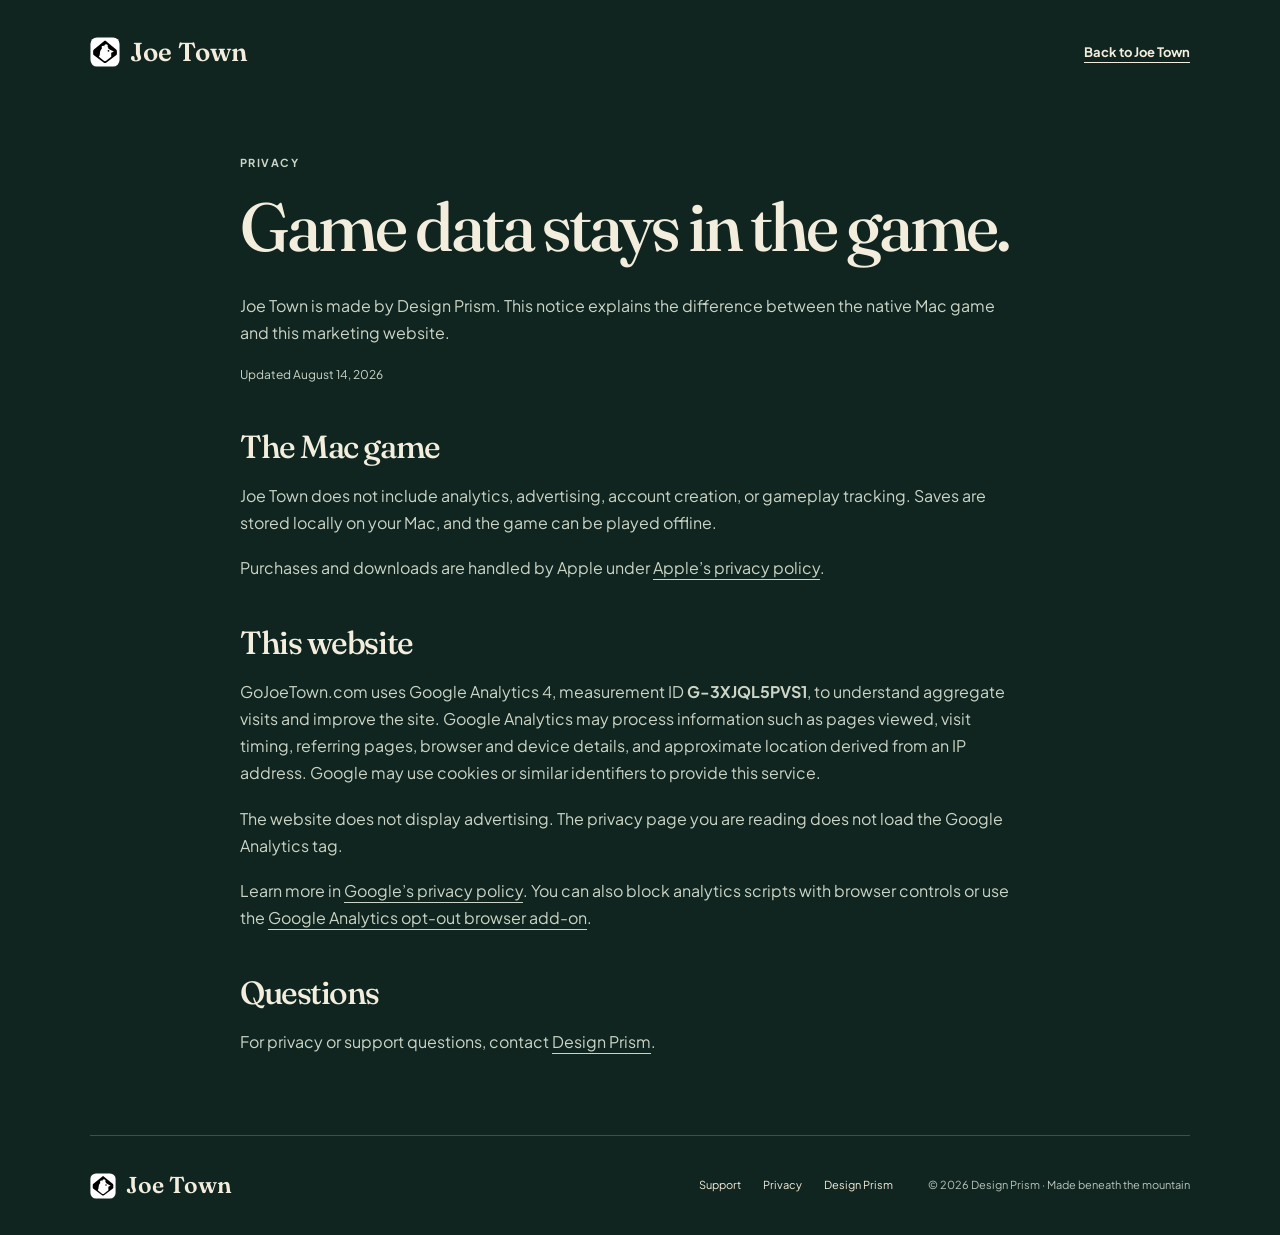
==== commit 085a3cc1: "Redesign Joe Town site with fresh gameplay and interactive field guide Co-authored-by: enzo-prism <2" ====
--- a/privacy.html
+++ b/privacy.html
@@ -12,7 +12,7 @@
   <link rel="preconnect" href="https://fonts.googleapis.com">
   <link rel="preconnect" href="https://fonts.gstatic.com" crossorigin>
   <link href="https://fonts.googleapis.com/css2?family=Fraunces:ital,opsz,wght@0,9..144,500;0,9..144,600;1,9..144,500;1,9..144,600&amp;family=Plus+Jakarta+Sans:wght@400;500;600;700&amp;display=swap" rel="stylesheet">
-  <link rel="stylesheet" href="css/style.css?v=20260814-conversion">
+  <link rel="stylesheet" href="css/style.css?v=20260904-fieldguide">
 </head>
 <body class="legal-page">
   <a class="skip-link" href="#main">Skip to content</a>
--- a/css/style.css
+++ b/css/style.css
@@ -1,996 +1,1133 @@
-/* ============================================================
-   JOE TOWN — living diorama, conversion pass
-   Fraunces display + Plus Jakarta Sans UI
-   ============================================================ */
+:root {
+  --ink:#142b24;
+  --night:#10251f;
+  --paper:#f3eddd;
+  --muted:#b9c5ba;
+  --gold:#f5cf71;
+  --line:#3e5145;
+  --serif:'Fraunces',Georgia,serif;
+  --sans:'Plus Jakarta Sans',Arial,sans-serif;
+  --radius:10px;
+  color-scheme:dark
+}
+* {
+  box-sizing:border-box
+}
+html {
+  scroll-behavior:smooth;
+  scroll-padding-top:100px
+}
+body {
+  margin:0;
+  background:var(--night);
+  color:var(--paper);
+  font-family:var(--sans);
+  font-size:16px;
+  line-height:1.7
+}
+img {
+  max-width:100%;
+  height:auto;
+  display:block
+}
+a {
+  color:inherit;
+  text-underline-offset:5px
+}
+button {
+  font:inherit;
+  color:inherit;
+  cursor:pointer
+}
+button,a {
+  -webkit-tap-highlight-color:transparent
+}
+button:disabled {
+  cursor:default
+}
+button:focus-visible,a:focus-visible,summary:focus-visible {
+  outline:3px solid #db9d31;
+  outline-offset:5px
+}
+h1,h2,h3,p,figure {
+  margin:0
+}
+h1,h2,h3 {
+  font-family:var(--serif);
+  font-weight:500;
+  line-height:1.05;
+  letter-spacing:-.045em
+}
+h1 {
+  font-size:clamp(56px,6.7vw,102px)
+}
+h2 {
+  font-size:clamp(42px,5.4vw,76px)
+}
+h3 {
+  font-size:clamp(29px,3vw,43px)
+}
+h1 em,h2 em {
+  font-weight:500;
+  color:var(--gold)
+}
+p {
+  max-width:65ch
+}
+button[hidden],[hidden] {
+  display:none!important
+}
+.section-wrap {
+  width:min(1320px,calc(100% - 96px));
+  margin-inline:auto
+}
+.section-space {
+  padding-block:110px
+}
+.eyebrow {
+  font-size:11px;
+  letter-spacing:.13em;
+  text-transform:uppercase;
+  font-weight:700;
+  margin-bottom:24px
+}
+.skip-link {
+  position:fixed;
+  z-index:100;
+  top:10px;
+  left:10px;
+  padding:12px;
+  background:var(--paper);
+  color:var(--ink);
+  transform:translateY(-200%)
+}
+.skip-link:focus {
+  transform:none
+}
+.site-header {
+  position:relative;
+  z-index:10;
+  display:flex;
+  align-items:center;
+  gap:36px;
+  padding:26px 48px;
+  border-bottom:1px solid var(--line);
+  max-width:1600px;
+  margin:auto
+}
+.brand {
+  display:inline-flex;
+  align-items:center;
+  gap:10px;
+  font-family:var(--serif);
+  font-size:26px;
+  font-weight:600;
+  text-decoration:none;
+  white-space:nowrap
+}
+.site-header>nav:not(#mobile-menu) {
+  display:flex;
+  gap:30px;
+  margin-left:auto
+}
+.site-header nav a {
+  font-size:13px;
+  text-decoration:none
+}
+.site-header nav a:hover {
+  text-decoration:underline
+}
+.button {
+  display:inline-flex;
+  align-items:center;
+  justify-content:center;
+  gap:14px;
+  min-height:54px;
+  padding:13px 24px;
+  color:var(--ink);
+  background:var(--gold);
+  font-size:14px;
+  font-weight:700;
+  text-decoration:none;
+  border:1px solid var(--gold);
+  border-radius:5px;
+  box-shadow:0 4px 0 #947a40;
+  transition:transform .18s,box-shadow .18s
+}
+.button:hover {
+  transform:translateY(-2px);
+  box-shadow:0 6px 0 #947a40
+}
+.button-small {
+  min-height:42px;
+  padding:8px 16px;
+  font-size:12px
+}
+.button img {
+  width:18px;
+  filter:brightness(0)
+}
+.menu-toggle,.quiet-button {
+  background:transparent;
+  border:1px solid currentColor;
+  border-radius:4px;
+  padding:9px 14px;
+  font-size:12px;
+  min-height:42px
+}
+.menu-toggle {
+  display:none
+}
+.hero {
+  padding-top:76px
+}
+.hero-copy {
+  display:grid;
+  grid-template-columns:1.2fr .8fr;
+  column-gap:70px;
+  align-items:end
+}
+.hero-copy .eyebrow {
+  grid-column:1/-1
+}
+.hero h1 {
+  grid-row:2/4
+}
+.hero-intro {
+  font-size:19px;
+  max-width:29ch;
+  line-height:1.65
+}
+.hero-buy {
+  margin-top:26px;
+  display:flex;
+  align-items:center;
+  gap:20px;
+  flex-wrap:wrap
+}
+.hero-buy p {
+  font-size:11px;
+  line-height:1.9
+}
+.hero-buy p span {
+  color:var(--muted)
+}
+.tiny-sun {
+  font-size:20px;
+  color:var(--gold);
+  margin-right:10px;
+  vertical-align:middle
+}
+.hero-picture {
+  margin-top:54px;
+  box-shadow:0 22px 70px #0005;
+  position:relative
+}
+.frame-top {
+  display:flex;
+  justify-content:space-between;
+  align-items:center;
+  gap:15px;
+  padding:12px 18px;
+  border:1px solid var(--line);
+  border-bottom:0;
+  border-radius:8px 8px 0 0;
+  background:#1c342a;
+  font-size:11px
+}
+.frame-top i {
+  display:inline-block;
+  width:7px;
+  height:7px;
+  background:#cadd8c;
+  border-radius:50%;
+  margin-right:8px
+}
+.day-controls {
+  display:flex;
+  border:1px solid #64776c;
+  border-radius:4px;
+  padding:3px;
+  gap:3px
+}
+.day-controls button {
+  font-size:11px;
+  padding:4px 12px;
+  background:transparent;
+  border:0;
+  border-radius:2px;
+  min-height:30px
+}
+.day-controls button[aria-pressed=true] {
+  background:var(--paper);
+  color:var(--ink)
+}
+.hero-image-link {
+  display:block;
+  position:relative;
+  background:#080f0c
+}
+.hero-image-link img {
+  width:100%;
+  aspect-ratio:1.6;
+  object-fit:contain
+}
+.zoom-label {
+  position:absolute;
+  bottom:14px;
+  right:14px;
+  border:1px solid #9fb09f80;
+  border-radius:4px;
+  background:#11251ff0;
+  color:var(--paper);
+  font:11px var(--sans);
+  padding:8px 12px;
+  pointer-events:none
+}
+.image-caption {
+  display:flex;
+  justify-content:space-between;
+  max-width:none;
+  font-size:10px;
+  padding:10px 0;
+  color:var(--muted);
+  gap:20px
+}
+.hero-facts {
+  display:flex;
+  justify-content:space-between;
+  gap:25px;
+  padding:28px 0 47px;
+  font-size:12px
+}
+.hero-facts span::before {
+  content:'✳';
+  margin-right:12px;
+  color:var(--gold)
+}
+.parchment {
+  background:var(--paper);
+  color:var(--ink);
+  color-scheme:light
+}
+.parchment h2 em {
+  color:#657842
+}
+.section-heading {
+  display:grid;
+  grid-template-columns:1.2fr .8fr;
+  gap:0 70px;
+  align-items:end;
+  margin-bottom:58px
+}
+.section-heading .eyebrow {
+  grid-column:1/-1
+}
+.section-heading>p:last-child {
+  font-size:16px;
+  max-width:38ch
+}
+.gameplay-split {
+  display:grid;
+  grid-template-columns:1.5fr .7fr;
+  gap:65px;
+  align-items:center
+}
+.screenshot {
+  position:relative;
+  display:block;
+  background:#08130e;
+  border:7px solid #1d3228;
+  border-radius:7px;
+  overflow:hidden;
+  box-shadow:0 14px 35px #10251f18
+}
+.screenshot img {
+  width:100%;
+  height:auto;
+  transition:filter .25s
+}
+.screenshot:hover img {
+  filter:brightness(1.06)
+}
+.field-notes {
+  border-top:1px solid #bac0ac;
+  padding-top:26px
+}
+.note-number {
+  font-size:11px;
+  display:block;
+  margin-bottom:20px;
+  font-weight:700;
+  text-transform:uppercase;
+  letter-spacing:.1em
+}
+.field-notes p {
+  margin-top:20px;
+  font-size:14px
+}
+.text-link {
+  display:inline-block;
+  font-size:13px;
+  font-weight:700;
+  margin-top:24px
+}
+.delivery {
+  margin-top:70px;
+  padding:34px 42px 28px;
+  border:1px solid #bac0ac;
+  border-radius:8px;
+  background:#e9e5d2
+}
+.delivery-heading {
+  display:flex;
+  align-items:center;
+  justify-content:space-between;
+  gap:24px
+}
+.delivery-heading .eyebrow {
+  margin-bottom:10px
+}
+.delivery-heading h3 {
+  font-size:30px
+}
+.resource-chain {
+  list-style:none;
+  padding:0;
+  margin:35px 0 24px;
+  display:grid;
+  grid-template-columns:repeat(4,1fr);
+  position:relative
+}
+.resource-chain:before {
+  content:'';
+  position:absolute;
+  left:12.5%;
+  right:12.5%;
+  top:42px;
+  border-top:2px dashed #8d9c77
+}
+.resource-chain li {
+  display:flex;
+  align-items:center;
+  flex-direction:column;
+  position:relative
+}
+.resource-chain li:not(:last-child):after {
+  content:'›';
+  position:absolute;
+  right:-12px;
+  top:19px;
+  font-size:30px;
+  color:#52623d;
+  animation:delivery-hop 2.8s ease-in-out infinite
+}
+.resource-chain li:nth-child(2):after {
+  animation-delay:.4s
+}
+.resource-chain li:nth-child(3):after {
+  animation-delay:.8s
+}
+.resource-icon {
+  width:86px;
+  height:86px;
+  display:grid;
+  place-items:center;
+  background:#f7f2e5;
+  border:1px solid #b6c0a5;
+  border-radius:50%;
+  z-index:1;
+  margin-bottom:10px
+}
+.resource-icon img {
+  width:55px;
+  height:55px;
+  image-rendering:pixelated
+}
+.resource-chain strong {
+  font-family:var(--serif);
+  font-size:23px
+}
+.resource-chain li>span:last-child {
+  font-size:11px;
+  color:#485c45
+}
+.delivery-note {
+  font-size:12px;
+  max-width:none;
+  text-align:center
+}
+.motion-paused .resource-chain li:after {
+  animation-play-state:paused
+}
+.age-picker {
+  display:flex;
+  flex-wrap:wrap;
+  gap:5px;
+  margin-bottom:25px
+}
+.age-picker a {
+  padding:10px 12px;
+  border:1px solid var(--line);
+  border-radius:4px;
+  text-decoration:none;
+  font-size:12px;
+  display:flex;
+  align-items:center;
+  gap:7px;
+  min-height:44px
+}
+.age-picker a span {
+  font-size:9px;
+  color:var(--muted)
+}
+.age-picker a[aria-selected=true] {
+  background:var(--gold);
+  color:var(--ink);
+  border-color:var(--gold)
+}
+.age-picker a[aria-selected=true] span {
+  color:#3d4b34
+}
+.age-panel {
+  display:grid;
+  grid-template-columns:.48fr 1fr;
+  gap:60px;
+  align-items:center;
+  margin-top:35px
+}
+.age-story h3 {
+  font-size:clamp(42px,5vw,70px);
+  margin-bottom:20px
+}
+.age-story p:last-child {
+  font-size:15px;
+  color:var(--muted);
+  max-width:28ch
+}
+.age-panel .screenshot {
+  border-color:#36503f
+}
+.media-note {
+  font-size:10px;
+  color:var(--muted);
+  margin-top:25px
+}
+.character-heading {
+  margin-bottom:60px
+}
+.people-layout {
+  display:grid;
+  grid-template-columns:.7fr 1.2fr;
+  gap:80px;
+  align-items:center
+}
+.people-copy p,.world-layout p {
+  font-size:15px;
+  margin-top:22px
+}
+.joe-line {
+  display:flex;
+  gap:8px;
+  margin-bottom:25px
+}
+.joe-line img {
+  width:58px;
+  height:58px;
+  object-fit:contain;
+  image-rendering:pixelated
+}
+.world-layout {
+  display:grid;
+  grid-template-columns:1.2fr .7fr;
+  gap:80px;
+  align-items:center;
+  margin-top:90px
+}
+.world-layout .eyebrow {
+  margin-top:0
+}
+.preview {
+  display:grid;
+  grid-template-columns:.7fr 1fr;
+  gap:65px;
+  align-items:center
+}
+.preview h2 {
+  font-size:clamp(38px,4vw,58px)
+}
+.preview h2 em {
+  color:#bbd8c3
+}
+.preview-copy>p:not(.eyebrow) {
+  font-size:14px;
+  margin-top:23px
+}
+.preview-tag {
+  display:inline-block;
+  color:var(--ink);
+  background:#bbd8c3;
+  padding:4px 7px;
+  margin-right:8px;
+  letter-spacing:.05em
+}
+.preview-disclaimer {
+  color:var(--muted);
+  border-left:2px solid #779d84;
+  padding-left:16px;
+  font-size:12px!important
+}
+.preview .screenshot {
+  border-color:#537661
+}
+.faq-layout {
+  display:grid;
+  grid-template-columns:.8fr 1.2fr;
+  gap:90px
+}
+.faq-list details {
+  border-bottom:1px solid #bbc2ae;
+  padding:20px 0
+}
+.faq-list details:first-child {
+  border-top:1px solid #bbc2ae
+}
+.faq-list summary {
+  font-size:15px;
+  font-weight:600;
+  cursor:pointer;
+  list-style:none;
+  padding-right:32px;
+  position:relative
+}
+.faq-list summary::-webkit-details-marker {
+  display:none
+}
+.faq-list summary:after {
+  content:'+';
+  position:absolute;
+  right:3px;
+  top:-4px;
+  font-size:23px;
+  font-weight:400
+}
+.faq-list details[open] summary:after {
+  content:'−'
+}
+.faq-list details p {
+  font-size:14px;
+  padding:16px 25px 0 0;
+  color:#425b4a
+}
+.closing {
+  text-align:center
+}
+.closing>img {
+  margin:0 auto 25px
+}
+.closing .eyebrow {
+  margin-bottom:25px
+}
+.closing h2 {
+  font-size:clamp(64px,8vw,110px);
+  margin-bottom:30px
+}
+.closing>p {
+  margin:25px auto 0;
+  font-size:12px
+}
+.closing .closing-note {
+  color:var(--muted);
+  margin-top:7px
+}
+.footer {
+  display:flex;
+  align-items:center;
+  gap:35px;
+  padding-block:30px;
+  border-top:1px solid var(--line);
+  font-size:11px
+}
+.footer .brand {
+  font-size:23px
+}
+.footer nav {
+  margin-left:auto;
+  display:flex;
+  gap:22px
+}
+.footer nav a {
+  text-decoration:none
+}
+.footer nav a:hover {
+  text-decoration:underline
+}
+.footer p {
+  color:var(--muted)
+}
+dialog {
+  padding:0;
+  background:var(--night);
+  color:var(--paper);
+  border:1px solid var(--line);
+  border-radius:8px;
+  width:94vw;
+  max-width:1500px;
+  max-height:94vh
+}
+dialog::backdrop {
+  background:#07140fee;
+  backdrop-filter:blur(8px)
+}
+.lightbox-toolbar {
+  display:flex;
+  align-items:center;
+  gap:15px;
+  padding:15px 20px;
+  position:sticky;
+  top:0;
+  z-index:1;
+  background:var(--night)
+}
+.lightbox-toolbar p {
+  font-size:12px;
+  margin-right:auto
+}
+.lightbox-image-wrap {
+  overflow:auto;
+  max-height:78vh;
+  background:#06100b
+}
+.lightbox-image-wrap img {
+  width:100%;
+  max-height:78vh;
+  object-fit:contain
+}
+.lightbox-image-wrap.is-zoomed img {
+  width:auto;
+  max-width:none;
+  max-height:none;
+  cursor:zoom-out
+}
+.legal-header {
+  display:flex;
+  justify-content:space-between;
+  align-items:center;
+  width:min(1100px,calc(100% - 48px));
+  margin:30px auto
+}
+.legal-main {
+  width:min(800px,calc(100% - 48px));
+  margin:80px auto
+}
+.legal-main h1 {
+  font-size:clamp(40px,6vw,68px);
+  margin-bottom:30px
+}
+.legal-main h2 {
+  font-size:32px;
+  margin-bottom:18px
+}
+.legal-main section {
+  margin-top:45px
+}
+.legal-main p {
+  margin:18px 0;
+  color:#cbd4c6
+}
+.legal-main .legal-updated {
+  font-size:12px
+}
+.legal-page .footer {
+  width:min(1100px,calc(100% - 48px));
+  margin:auto
+}
+.legal-header .text-link {
+  margin:0
+}
+@keyframes delivery-hop {
+  0%,100% {
+    transform:translateX(-6px);
+    opacity:.5
+  }
+  50% {
+    transform:translateX(6px);
+    opacity:1
+  }
+}
+@keyframes entrance {
+  from {
+    opacity:.2;
+    transform:translateY(16px)
+  }
+  to {
+    opacity:1;
+    transform:none
+  }
+}
+@media(prefers-reduced-motion:no-preference) {
+  .hero-copy {
+    animation:entrance .65s both
+  }
+  .hero-picture {
+    animation:entrance .8s .12s both
+  }
+}
+@media(prefers-reduced-motion:reduce) {
+  html {
+    scroll-behavior:auto
+  }
+  *,*:before,*:after {
+    animation:none!important;
+    transition:none!important
+  }
+}
+@media(max-width:1100px) {
+  .section-wrap {
+    width:calc(100% - 64px)
+  }
+  .site-header {
+    padding:22px 32px
+  }
+  .hero-copy {
+    gap:0 35px
+  }
+  .hero-buy {
+    gap:16px
+  }
+  .hero h1 {
+    font-size:70px
+  }
+  .hero-intro {
+    font-size:17px
+  }
+  .section-heading,.gameplay-split,.people-layout,.world-layout,.preview,.faq-layout {
+    column-gap:40px
+  }
+  .field-notes h3 {
+    font-size:30px
+  }
+  .field-notes p {
+    font-size:13px
+  }
+  .age-panel {
+    gap:35px
+  }
+  .site-header {
+    gap:24px
+  }
+  .site-header>nav:not(#mobile-menu) {
+    gap:20px
+  }
+  .hero-facts {
+    font-size:10px
+  }
+}
+@media(max-width:780px) {
+  .section-wrap {
+    width:calc(100% - 40px)
+  }
+  .section-space {
+    padding-block:70px
+  }
+  .site-header {
+    padding:18px 20px;
+    gap:15px
+  }
+  .site-header>nav:not(#mobile-menu) {
+    display:none
+  }
+  .site-header>.button {
+    margin-left:auto
+  }
+  .menu-toggle:not([hidden]) {
+    display:block;
+    font-size:11px;
+    padding:8px 10px
+  }
+  .site-header .brand {
+    font-size:23px
+  }
+  .site-header .brand img {
+    width:28px
+  }
+  .site-header>.button {
+    font-size:11px;
+    padding:8px 11px;
+    min-height:40px
+  }
+  .site-header #mobile-menu:not([hidden]) {
+    position:absolute;
+    top:100%;
+    left:0;
+    right:0;
+    background:var(--night);
+    border-bottom:1px solid var(--line);
+    padding:20px;
+    display:flex;
+    gap:25px;
+    flex-wrap:wrap
+  }
+  .hero {
+    padding-top:45px
+  }
+  .hero-copy {
+    display:block
+  }
+  .hero h1 {
+    font-size:clamp(53px,10vw,80px)
+  }
+  .hero-intro {
+    margin-top:25px;
+    max-width:38ch
+  }
+  .hero-buy {
+    margin-top:23px
+  }
+  .hero-picture {
+    margin-top:38px
+  }
+  .frame-top {
+    padding:9px 10px;
+    font-size:10px
+  }
+  .day-controls button {
+    padding:3px 10px
+  }
+  .hero-facts {
+    flex-wrap:wrap;
+    justify-content:flex-start;
+    gap:12px 22px;
+    padding:25px 0 35px
+  }
+  .image-caption span {
+    display:none
+  }
+  .section-heading {
+    display:block;
+    margin-bottom:35px
+  }
+  .section-heading>p:last-child {
+    margin-top:25px;
+    max-width:44ch
+  }
+  .gameplay-split,.people-layout,.world-layout,.preview,.faq-layout {
+    grid-template-columns:1fr;
+    gap:35px
+  }
+  .field-notes {
+    max-width:47ch
+  }
+  .field-notes h3 {
+    font-size:34px
+  }
+  .field-notes p {
+    font-size:15px
+  }
+  .delivery {
+    padding:25px 20px;
+    margin-top:45px
+  }
+  .delivery-heading h3 {
+    font-size:25px
+  }
+  .delivery-heading {
+    align-items:flex-start
+  }
+  .delivery-heading .quiet-button {
+    font-size:10px;
+    padding:6px 8px;
+    flex-shrink:0
+  }
+  .resource-icon {
+    width:62px;
+    height:62px
+  }
+  .resource-icon img {
+    width:42px;
+    height:42px
+  }
+  .resource-chain:before {
+    top:31px
+  }
+  .resource-chain li:not(:last-child):after {
+    top:10px;
+    right:-8px
+  }
+  .resource-chain strong {
+    font-size:21px
+  }
+  .resource-chain li>span:last-child {
+    font-size:10px
+  }
+  .resource-chain {
+    margin-top:28px
+  }
+  .age-panel {
+    grid-template-columns:1fr;
+    gap:24px
+  }
+  .age-story {
+    display:grid;
+    grid-template-columns:1fr 1fr;
+    gap:10px 25px;
+    align-items:center
+  }
+  .age-story .eyebrow {
+    grid-column:1/-1;
+    margin:0
+  }
+  .age-story h3 {
+    margin:0
+  }
+  .age-story p:last-child {
+    font-size:13px
+  }
+  .character-heading {
+    margin-bottom:35px
+  }
+  .people-layout .screenshot {
+    grid-row:1
+  }
+  .world-layout {
+    margin-top:65px
+  }
+  .preview h2 {
+    font-size:46px
+  }
+  .faq-layout h2 br {
+    display:none
+  }
+  .footer {
+    flex-wrap:wrap;
+    gap:18px
+  }
+  .footer p {
+    display:none
+  }
+  .footer nav {
+    gap:18px
+  }
+  .zoom-label {
+    font-size:10px;
+    padding:6px 9px;
+    bottom:9px;
+    right:9px
+  }
+  .screenshot {
+    border-width:5px
+  }
+  .lightbox-toolbar {
+    padding:12px;
+    gap:8px
+  }
+  .lightbox-toolbar p {
+    font-size:10px
+  }
+  .lightbox-toolbar button {
+    font-size:10px;
+    padding:6px 9px
+  }
+}
+@media(max-width:400px) {
+  .section-wrap {
+    width:calc(100% - 32px)
+  }
+  .site-header {
+    padding-inline:16px;
+    gap:9px
+  }
+  .site-header .brand {
+    font-size:20px;
+    gap:6px
+  }
+  .site-header .brand img {
+    width:24px
+  }
+  .site-header>.button {
+    font-size:10px;
+    padding-inline:8px
+  }
+  .menu-toggle {
+    font-size:10px!important;
+    padding-inline:7px!important
+  }
+  .hero h1 {
+    font-size:52px
+  }
+  .hero-buy p {
+    font-size:10px
+  }
+  .hero-buy {
+    gap:15px
+  }
+  .hero-buy .button {
+    padding:12px 17px
+  }
+  .eyebrow {
+    font-size:10px
+  }
+  .hero-facts {
+    font-size:10px
+  }
+  .delivery {
+    padding-inline:12px
+  }
+  .delivery-heading h3 {
+    font-size:22px
+  }
+  .resource-icon {
+    width:51px;
+    height:51px
+  }
+  .resource-icon img {
+    width:34px;
+    height:34px
+  }
+  .resource-chain:before {
+    top:25px
+  }
+  .resource-chain li:not(:last-child):after {
+    top:6px
+  }
+  .resource-chain strong {
+    font-size:19px
+  }
+  .resource-chain li>span:last-child {
+    font-size:9px
+  }
+  .age-picker {
+    gap:4px
+  }
+  .age-picker a {
+    padding:8px 9px;
+    font-size:11px
+  }
+  .footer nav {
+    margin-left:0
+  }
+  .lightbox-toolbar p {
+    max-width:130px
+  }
+  .image-caption {
+    font-size:9px
+  }
+  .frame-top>span {
+    max-width:130px
+  }
+}
+@media(max-width:780px) {
+  html:not(.js) .site-header {
+    flex-wrap:wrap
+  }
+  html:not(.js) .site-header>nav:not(#mobile-menu) {
+    display:flex;
+    order:3;
+    width:100%;
+    margin:0;
+    gap:25px
+  }
+}
 
-:root {
-  --ink: #08080b;
-  --coal: #101218;
-  --panel: #161822;
-  --panel-2: #1b1e29;
-  --bone: #f2ede2;
-  --muted: #9aa0ac;
-  --gold: #e9b44c;
-  --gold-deep: #c9922e;
-  --teal: #4fd6c0;
-  --line: rgba(242, 237, 226, 0.09);
-  --line-strong: rgba(242, 237, 226, 0.28);
-  --gold-line: rgba(233, 180, 76, 0.22);
-  --radius: 14px;
-  --radius-lg: 20px;
-  --font-display: "Fraunces", Georgia, serif;
-  --font-body: "Plus Jakarta Sans", -apple-system, BlinkMacSystemFont, sans-serif;
-  --container: 1200px;
-  --ease: cubic-bezier(0.22, 1, 0.36, 1);
-  --nav-h: 64px;
-}
-
-* { margin: 0; padding: 0; box-sizing: border-box; }
-
-html {
-  scroll-behavior: smooth;
-  scroll-padding-top: calc(var(--nav-h) + 16px);
-  -webkit-text-size-adjust: 100%;
-}
-
-body {
-  background: var(--ink);
-  color: var(--bone);
-  font-family: var(--font-body);
-  font-size: 16px;
-  line-height: 1.6;
-  -webkit-font-smoothing: antialiased;
-  overflow-x: hidden;
-}
-
-img { display: block; max-width: 100%; height: auto; }
-
-a { color: inherit; text-decoration: none; }
-
-button { font-family: inherit; cursor: pointer; }
-
-a, button, [data-lightbox], [data-lightbox-stage] { touch-action: manipulation; }
-
-::selection { background: rgba(233, 180, 76, 0.35); color: var(--bone); }
-
-:focus-visible {
-  outline: 2px solid var(--gold);
-  outline-offset: 3px;
-  border-radius: 4px;
-}
-
-.container {
-  max-width: var(--container);
-  margin: 0 auto;
-  padding: 0 clamp(20px, 4vw, 48px);
-}
-
-.skip-link {
-  position: absolute;
-  left: -9999px;
-  top: 0;
-  z-index: 200;
-  background: var(--gold);
-  color: #14100a;
-  padding: 10px 18px;
-  border-radius: 0 0 10px 0;
-  font-weight: 700;
-}
-.skip-link:focus { left: 0; }
-
-.grain {
-  position: fixed;
-  inset: -50%;
-  z-index: 90;
-  pointer-events: none;
-  opacity: 0.03;
-  background-image: url("data:image/svg+xml,%3Csvg xmlns='http://www.w3.org/2000/svg' width='240' height='240'%3E%3Cfilter id='n'%3E%3CfeTurbulence type='fractalNoise' baseFrequency='0.85' numOctaves='2'/%3E%3C/filter%3E%3Crect width='100%25' height='100%25' filter='url(%23n)'/%3E%3C/svg%3E");
-}
-
-.scroll-progress {
-  position: fixed;
-  top: 0; left: 0; right: 0;
-  height: 2px;
-  z-index: 120;
-  pointer-events: none;
-}
-.scroll-progress span {
-  display: block;
-  height: 100%;
-  width: 0%;
-  background: linear-gradient(90deg, var(--gold-deep), var(--gold));
-}
-
-.btn {
-  display: inline-flex;
-  align-items: center;
-  justify-content: center;
-  gap: 9px;
-  font-weight: 700;
-  font-size: 15px;
-  letter-spacing: 0.01em;
-  border-radius: 999px;
-  border: 1px solid transparent;
-  padding: 12px 24px;
-  transition: transform 0.25s var(--ease), box-shadow 0.25s var(--ease), background 0.25s, border-color 0.25s;
-  white-space: nowrap;
-}
-
-.btn-gold {
-  background: linear-gradient(180deg, #f0c164, var(--gold) 45%, var(--gold-deep));
-  color: #171104;
-  box-shadow: 0 1px 0 rgba(255, 255, 255, 0.35) inset, 0 10px 30px rgba(233, 180, 76, 0.22);
-}
-.btn-gold:hover {
-  transform: translateY(-2px);
-  box-shadow: 0 1px 0 rgba(255, 255, 255, 0.35) inset, 0 16px 40px rgba(233, 180, 76, 0.35);
-}
-.btn-gold img { filter: brightness(0.1) sepia(0.4); }
-
-.btn-ghost {
-  border-color: var(--line-strong);
-  color: var(--bone);
-  background: rgba(242, 237, 226, 0.03);
-  backdrop-filter: blur(6px);
-}
-.btn-ghost:hover { border-color: rgba(242, 237, 226, 0.4); background: rgba(242, 237, 226, 0.07); }
-
-.btn-lg { padding: 15px 30px; font-size: 16px; }
-.btn-sm { padding: 9px 18px; font-size: 14px; }
-
-.nav {
-  position: fixed;
-  top: 0; left: 0; right: 0;
-  z-index: 110;
-  background: rgba(8, 8, 11, 0.6);
-  backdrop-filter: blur(18px) saturate(1.4);
-  -webkit-backdrop-filter: blur(18px) saturate(1.4);
-  border-bottom: 1px solid var(--line);
-}
-
-.nav-inner {
-  max-width: 1320px;
-  margin: 0 auto;
-  height: var(--nav-h);
-  padding: 0 clamp(18px, 3vw, 40px);
-  display: flex;
-  align-items: center;
-  gap: 28px;
-}
-
-.brand { display: inline-flex; align-items: center; gap: 10px; }
-.brand-mark { border-radius: 7px; }
-.brand-name {
-  font-family: var(--font-display);
-  font-weight: 600;
-  font-size: 18px;
-  letter-spacing: 0.01em;
-}
-
-.nav-links {
-  display: flex;
-  gap: 26px;
-  margin-left: auto;
-}
-.nav-links a {
-  font-size: 14px;
-  font-weight: 600;
-  color: var(--muted);
-  letter-spacing: 0.02em;
-  transition: color 0.2s;
-  position: relative;
-}
-.nav-links a:hover { color: var(--bone); }
-.nav-links a::after {
-  content: "";
-  position: absolute;
-  left: 0; bottom: -6px;
-  width: 100%; height: 1px;
-  background: var(--gold);
-  transform: scaleX(0);
-  transform-origin: left;
-  transition: transform 0.3s var(--ease);
-}
-.nav-links a:hover::after { transform: scaleX(1); }
-
-.nav-cta { display: flex; align-items: center; gap: 14px; }
-
-.nav-burger {
-  display: none;
-  width: 44px; height: 44px;
-  background: none;
-  border: 1px solid var(--line-strong);
-  border-radius: 10px;
-  flex-direction: column;
-  align-items: center;
-  justify-content: center;
-  gap: 5px;
-}
-.nav-burger span {
-  display: block;
-  width: 16px; height: 1.5px;
-  background: var(--bone);
-  transition: transform 0.3s var(--ease);
-}
-.nav-burger[aria-expanded="true"] span:first-child { transform: translateY(3.2px) rotate(45deg); }
-.nav-burger[aria-expanded="true"] span:last-child { transform: translateY(-3.2px) rotate(-45deg); }
-
-.mobile-menu {
-  position: fixed;
-  inset: var(--nav-h) 0 0 0;
-  background: rgba(8, 8, 11, 0.96);
-  backdrop-filter: blur(20px);
-  -webkit-backdrop-filter: blur(20px);
-  padding: 40px 28px;
-  display: flex;
-  flex-direction: column;
-  gap: 32px;
-  z-index: 105;
-}
-.mobile-menu nav { display: flex; flex-direction: column; gap: 4px; }
-.mobile-menu nav a {
-  font-family: var(--font-display);
-  font-size: 30px;
-  font-weight: 500;
-  padding: 10px 0;
-  border-bottom: 1px solid var(--line);
-  color: var(--bone);
-}
-.mobile-menu[hidden] { display: none; }
-
-.hero {
-  position: relative;
-  min-height: 100svh;
-  display: flex;
-  align-items: flex-end;
-  overflow: hidden;
-}
-
-.hero-media, .hero-media img {
-  position: absolute;
-  inset: 0;
-  width: 100%;
-  height: 100%;
-}
-.hero-media img {
-  object-fit: cover;
-  object-position: center 38%;
-}
-
-.hero-scrim {
-  position: absolute;
-  inset: 0;
-  background:
-    linear-gradient(80deg, rgba(8, 8, 11, 0.72) 0%, rgba(8, 8, 11, 0.38) 38%, rgba(8, 8, 11, 0.08) 68%, rgba(8, 8, 11, 0) 82%),
-    linear-gradient(0deg, rgba(8, 8, 11, 0.88) 0%, rgba(8, 8, 11, 0.42) 36%, rgba(8, 8, 11, 0.12) 62%, rgba(8, 8, 11, 0.28) 100%);
-}
-
-.hero-content {
-  position: relative;
-  z-index: 2;
-  max-width: var(--container);
-  margin: 0 auto;
-  padding: 140px clamp(20px, 4vw, 48px) clamp(72px, 10vh, 120px);
-  width: 100%;
-}
-
-.hero-eyebrow {
-  display: inline-flex;
-  align-items: center;
-  font-size: 14px;
-  font-weight: 700;
-  letter-spacing: 0.08em;
-  text-transform: uppercase;
-  color: var(--bone);
-  border: 1px solid var(--line-strong);
-  background: rgba(8, 8, 11, 0.42);
-  backdrop-filter: blur(8px);
-  padding: 8px 16px;
-  border-radius: 999px;
-  margin-bottom: 28px;
-}
-
-.hero-title {
-  font-family: var(--font-display);
-  font-weight: 500;
-  font-variation-settings: "opsz" 144;
-  font-size: clamp(46px, 8vw, 96px);
-  line-height: 0.98;
-  letter-spacing: -0.025em;
-  margin-bottom: 22px;
-  text-shadow: 0 2px 18px rgba(0, 0, 0, 0.55), 0 6px 48px rgba(0, 0, 0, 0.4);
-}
-.hero-title em, .sec-title em, .cta-content em {
-  font-style: italic;
-  font-weight: 500;
-  color: var(--gold);
-}
-
-.hero-sub {
-  font-size: clamp(16px, 2vw, 19px);
-  font-weight: 500;
-  color: rgba(242, 237, 226, 0.94);
-  max-width: 36ch;
-  margin-bottom: 32px;
-  text-shadow: 0 1px 12px rgba(0, 0, 0, 0.65);
-}
-
-.hero-actions { display: flex; flex-wrap: wrap; gap: 14px; margin-bottom: 22px; }
-
-.hero-trust {
-  font-size: 14px;
-  font-weight: 600;
-  letter-spacing: 0.04em;
-  color: rgba(242, 237, 226, 0.82);
-}
-
-@media (max-height: 780px) and (min-width: 781px) {
-  .hero-content { padding-top: 104px; padding-bottom: 60px; }
-  .hero-eyebrow { margin-bottom: 18px; }
-  .hero-title { font-size: clamp(42px, 6.2vw, 78px); margin-bottom: 16px; }
-  .hero-sub { margin-bottom: 24px; }
-}
-
-.section { padding: clamp(72px, 8vw, 104px) 0; position: relative; }
-.section-alt { background: var(--coal); border-block: 1px solid var(--line-strong); }
-
-.sec-head { max-width: 720px; margin-bottom: clamp(28px, 4vw, 44px); }
-
-.sec-eyebrow {
-  display: flex;
-  align-items: center;
-  gap: 14px;
-  font-size: 14px;
-  font-weight: 700;
-  letter-spacing: 0.12em;
-  text-transform: uppercase;
-  color: var(--muted);
-  margin-bottom: 18px;
-}
-.sec-index {
-  font-family: var(--font-display);
-  font-style: italic;
-  font-weight: 500;
-  font-size: 15px;
-  color: var(--muted);
-  letter-spacing: 0;
-}
-.sec-eyebrow::after {
-  content: "";
-  flex: 0 0 44px;
-  height: 1px;
-  background: var(--line-strong);
-}
-
-.sec-title {
-  font-family: var(--font-display);
-  font-weight: 500;
-  font-variation-settings: "opsz" 90;
-  font-size: clamp(32px, 4.6vw, 56px);
-  line-height: 1.06;
-  letter-spacing: -0.02em;
-  margin-bottom: 18px;
-}
-
-.sec-sub {
-  color: var(--muted);
-  font-size: clamp(16px, 1.6vw, 18px);
-  line-height: 1.65;
-  max-width: 62ch;
-}
-
-.fine-note {
-  margin-top: 34px;
-  font-size: 15px;
-  color: var(--muted);
-  max-width: 70ch;
-  line-height: 1.6;
-}
-
-html.js .reveal {
-  opacity: 0;
-  transform: translateY(18px);
-  transition: opacity 0.8s var(--ease), transform 0.8s var(--ease);
-  transition-delay: var(--d, 0s);
-}
-html.js .reveal.is-in { opacity: 1; transform: none; }
-
-.rail-wrap { margin-top: 8px; }
-.rail-head-row {
-  display: flex;
-  align-items: center;
-  justify-content: space-between;
-  margin-bottom: 18px;
-}
-.rail-label {
-  font-size: 14px;
-  font-weight: 700;
-  letter-spacing: 0.12em;
-  text-transform: uppercase;
-  color: var(--muted);
-}
-.rail-nav { display: flex; align-items: center; gap: 12px; }
-.rail-nav[hidden] { display: none; }
-.rail-counter {
-  font-family: var(--font-display);
-  font-style: italic;
-  font-size: 15px;
-  color: var(--muted);
-  min-width: 44px;
-  text-align: right;
-}
-.rail-btn {
-  width: 44px; height: 44px;
-  border-radius: 50%;
-  border: 1px solid var(--line-strong);
-  background: var(--panel);
-  color: var(--bone);
-  font-size: 16px;
-  transition: border-color 0.25s var(--ease), color 0.25s var(--ease);
-}
-.rail-btn:hover { border-color: var(--gold); color: var(--gold); }
-.rail-btn:disabled { opacity: 0.3; pointer-events: none; }
-
-.shot-rail,
-.era-rail,
-.choice-rail {
-  display: grid;
-  gap: 18px;
-  list-style: none;
-  padding: 0 clamp(20px, 4vw, 48px);
-}
-.shot-rail { grid-template-columns: repeat(2, 1fr); }
-.era-rail,
-.choice-rail { grid-template-columns: repeat(3, 1fr); }
-
-.mac-window {
-  background: var(--panel);
-  border: 1px solid var(--line-strong);
-  border-radius: var(--radius-lg);
-  overflow: hidden;
-  box-shadow: 0 24px 64px rgba(0, 0, 0, 0.42);
-  cursor: zoom-in;
-}
-.mac-bar {
-  display: flex;
-  align-items: center;
-  gap: 7px;
-  padding: 10px 14px;
-  background: #12141c;
-  border-bottom: 1px solid var(--line);
-}
-.mac-bar i {
-  width: 10px;
-  height: 10px;
-  border-radius: 50%;
-  background: #5c6370;
-}
-.mac-bar i:nth-child(1) { background: #ff5f57; }
-.mac-bar i:nth-child(2) { background: #febc2e; }
-.mac-bar i:nth-child(3) { background: #28c840; }
-.mac-window img {
-  width: 100%;
-  aspect-ratio: 16 / 10;
-  object-fit: contain;
-  background: #0b0c10;
-}
-.mac-window figcaption {
-  padding: 16px 18px 18px;
-  display: flex;
-  flex-direction: column;
-  gap: 4px;
-  border-top: 1px solid var(--line);
-}
-.mac-window figcaption strong { font-size: 16px; font-weight: 700; }
-.mac-window figcaption span { font-size: 14px; color: var(--muted); }
-
-.hour-block { margin-top: clamp(56px, 7vw, 88px); }
-
-.board-stage {
-  position: relative;
-  margin: 0 auto 22px;
-  border-radius: var(--radius-lg);
-  overflow: hidden;
-  border: 1px solid var(--line-strong);
-  box-shadow: 0 32px 80px rgba(0, 0, 0, 0.5);
-  background: var(--coal);
-  cursor: zoom-in;
-}
-.board-frames { position: relative; width: 100%; }
-.ratio-16x9 { aspect-ratio: 16 / 9; }
-.ratio-3x2 { aspect-ratio: 3 / 2; }
-.board-frame {
-  position: absolute;
-  inset: 0;
-  width: 100%;
-  height: 100%;
-  object-fit: contain;
-  background: #0b0c10;
-  opacity: 0;
-  transition: opacity 0.8s var(--ease);
-}
-.board-frame.is-active { opacity: 1; }
-.board-clock {
-  position: absolute;
-  top: clamp(14px, 2vw, 24px);
-  right: clamp(14px, 2vw, 24px);
-  font-family: var(--font-display);
-  font-style: italic;
-  font-size: 16px;
-  color: var(--bone);
-  background: rgba(8, 8, 11, 0.55);
-  border: 1px solid var(--line-strong);
-  backdrop-filter: blur(10px);
-  padding: 7px 16px;
-  border-radius: 999px;
-}
-
-.pill-row {
-  display: flex;
-  flex-wrap: wrap;
-  gap: 8px;
-  justify-content: center;
-}
-.pill-scroll {
-  flex-wrap: nowrap;
-  overflow-x: auto;
-  justify-content: flex-start;
-  scroll-snap-type: x mandatory;
-  padding-bottom: 6px;
-  scrollbar-width: none;
-}
-.pill-scroll::-webkit-scrollbar { display: none; }
-.pill {
-  background: transparent;
-  border: 1px solid var(--line-strong);
-  color: var(--muted);
-  font-size: 14px;
-  font-weight: 700;
-  letter-spacing: 0.04em;
-  padding: 10px 18px;
-  border-radius: 999px;
-  scroll-snap-align: start;
-  flex: 0 0 auto;
-  transition: background 0.25s var(--ease), color 0.25s, border-color 0.25s;
-}
-.pill:hover { color: var(--bone); border-color: rgba(242, 237, 226, 0.4); }
-.pill.is-active {
-  background: var(--gold);
-  border-color: var(--gold);
-  color: #171104;
-}
-
-.board-caption,
-.age-meta {
-  text-align: center;
-  margin-top: 16px;
-  font-size: 16px;
-  color: var(--muted);
-}
-.board-caption {
-  font-family: var(--font-display);
-  font-style: italic;
-  color: rgba(242, 237, 226, 0.86);
-}
-.age-meta {
-  font-weight: 700;
-  letter-spacing: 0.08em;
-  text-transform: uppercase;
-  font-size: 14px;
-  margin-top: 20px;
-}
-
-.era-card {
-  width: 100%;
-  text-align: left;
-  background: var(--panel);
-  border: 1px solid var(--line);
-  border-radius: var(--radius-lg);
-  overflow: hidden;
-  color: inherit;
-  display: flex;
-  flex-direction: column;
-  transition: border-color 0.3s var(--ease);
-}
-.era-card:hover { border-color: var(--gold-line); }
-.era-card img {
-  width: 100%;
-  aspect-ratio: 1 / 1;
-  object-fit: cover;
-}
-.era-kicker {
-  padding: 18px 20px 0;
-  font-size: 14px;
-  font-weight: 700;
-  letter-spacing: 0.1em;
-  text-transform: uppercase;
-  color: var(--muted);
-}
-.era-card strong {
-  display: block;
-  font-family: var(--font-display);
-  font-size: 22px;
-  font-weight: 500;
-  padding: 8px 20px 6px;
-}
-.era-card span:last-child {
-  display: block;
-  padding: 0 20px 22px;
-  font-size: 15px;
-  color: var(--muted);
-}
-
-.chain {
-  display: flex;
-  align-items: stretch;
-  gap: 0;
-  margin-bottom: clamp(28px, 4vw, 40px);
-}
-.chain-node {
-  flex: 1;
-  background: var(--panel);
-  border: 1px solid var(--line);
-  border-radius: var(--radius);
-  padding: 22px 24px;
-  display: flex;
-  flex-direction: column;
-  gap: 3px;
-}
-.chain-step {
-  font-family: var(--font-display);
-  font-style: italic;
-  font-size: 14px;
-  color: var(--teal);
-}
-.chain-node strong { font-size: 19px; font-weight: 700; }
-.chain-node span:last-child {
-  font-size: 14px;
-  color: var(--muted);
-  letter-spacing: 0.08em;
-  text-transform: uppercase;
-}
-.chain-link {
-  flex: 0 0 54px;
-  align-self: center;
-  height: 2px;
-  background: repeating-linear-gradient(90deg, var(--teal) 0 6px, transparent 6px 12px);
-  animation: flow 1.2s linear infinite;
-}
-@keyframes flow { to { background-position: 12px 0; } }
-
-.founders {
-  display: grid;
-  grid-template-columns: repeat(4, 1fr);
-  gap: 14px;
-  margin: clamp(36px, 5vw, 56px) 0 28px;
-}
-.founder {
-  display: grid;
-  grid-template-columns: 46px 1fr;
-  column-gap: 12px;
-  align-items: center;
-  background: var(--panel);
-  border: 1px solid var(--line);
-  border-radius: var(--radius);
-  padding: 14px;
-}
-.founder img {
-  width: 46px; height: 46px;
-  border-radius: 12px;
-  border: 1px solid var(--line-strong);
-  image-rendering: pixelated;
-  grid-row: 1 / 3;
-}
-.founder h3 { font-size: 15px; font-weight: 700; align-self: end; }
-.founder p { font-size: 14px; color: var(--muted); line-height: 1.45; align-self: start; }
-.founder strong { color: var(--gold); }
-
-.fact-grid {
-  list-style: none;
-  display: grid;
-  grid-template-columns: repeat(3, 1fr);
-  gap: 16px;
-}
-.fact-grid li {
-  background: var(--panel);
-  border: 1px solid var(--line);
-  border-radius: var(--radius);
-  padding: 22px 22px 24px;
-}
-.fact-grid h3 {
-  font-family: var(--font-display);
-  font-size: 22px;
-  font-weight: 500;
-  margin-bottom: 10px;
-}
-.fact-grid p { font-size: 15px; color: var(--muted); line-height: 1.6; }
-
-.faq-wrap { max-width: 800px; }
-.faq { display: flex; flex-direction: column; gap: 10px; }
-.faq-item {
-  background: var(--panel);
-  border: 1px solid var(--line);
-  border-radius: var(--radius);
-  overflow: hidden;
-}
-.faq-item[open] { border-color: var(--gold-line); }
-.faq-item summary {
-  list-style: none;
-  display: flex;
-  align-items: center;
-  justify-content: space-between;
-  gap: 20px;
-  padding: 20px 24px;
-  font-weight: 700;
-  font-size: 16px;
-  cursor: pointer;
-}
-.faq-item summary::-webkit-details-marker { display: none; }
-.faq-item summary:hover { color: var(--gold); }
-.faq-x {
-  flex: 0 0 auto;
-  width: 22px; height: 22px;
-  position: relative;
-}
-.faq-x::before, .faq-x::after {
-  content: "";
-  position: absolute;
-  inset: 0;
-  margin: auto;
-  background: var(--gold);
-  transition: transform 0.35s var(--ease);
-}
-.faq-x::before { width: 14px; height: 1.5px; }
-.faq-x::after { width: 1.5px; height: 14px; }
-.faq-item[open] .faq-x::after { transform: rotate(90deg); }
-.faq-item p {
-  padding: 0 24px 22px;
-  color: var(--muted);
-  font-size: 15px;
-  line-height: 1.65;
-}
-.faq-item a { color: var(--gold); text-decoration: underline; text-underline-offset: 3px; }
-
-.cta-final {
-  position: relative;
-  min-height: 72svh;
-  display: flex;
-  align-items: center;
-  justify-content: center;
-  overflow: hidden;
-  text-align: center;
-}
-.cta-media, .cta-media img {
-  position: absolute;
-  inset: 0;
-  width: 100%;
-  height: 100%;
-}
-.cta-media img { object-fit: cover; object-position: center 40%; }
-.cta-scrim {
-  position: absolute;
-  inset: 0;
-  background: radial-gradient(80% 80% at 50% 50%, rgba(8, 8, 11, 0.42) 0%, rgba(8, 8, 11, 0.78) 100%);
-}
-.cta-content {
-  position: relative;
-  z-index: 2;
-  display: flex;
-  flex-direction: column;
-  align-items: center;
-  gap: 28px;
-  padding: 100px 24px;
-}
-.cta-mark { border-radius: 16px; box-shadow: 0 20px 50px rgba(0, 0, 0, 0.5); }
-.cta-content h2 {
-  font-family: var(--font-display);
-  font-weight: 500;
-  font-variation-settings: "opsz" 120;
-  font-size: clamp(36px, 6vw, 72px);
-  line-height: 1.05;
-  letter-spacing: -0.02em;
-}
-.cta-trust {
-  font-size: 14px;
-  font-weight: 700;
-  letter-spacing: 0.08em;
-  text-transform: uppercase;
-  color: rgba(242, 237, 226, 0.82);
-}
-
-.footer {
-  border-top: 1px solid var(--line);
-  background: var(--coal);
-  padding: 34px 0;
-}
-.footer-inner {
-  display: flex;
-  align-items: center;
-  gap: 30px;
-  flex-wrap: wrap;
-}
-.footer .brand-name { font-size: 16px; }
-.footer-links { display: flex; gap: 24px; margin-left: auto; }
-.footer-links a { font-size: 14px; color: var(--muted); transition: color 0.2s; }
-.footer-links a:hover { color: var(--gold); }
-.footer-legal { font-size: 14px; color: var(--muted); letter-spacing: 0.04em; }
-
-.buybar {
-  position: fixed;
-  left: 12px; right: 12px;
-  bottom: calc(12px + env(safe-area-inset-bottom));
-  z-index: 100;
-  display: flex;
-  align-items: center;
-  justify-content: space-between;
-  gap: 14px;
-  background: rgba(19, 20, 25, 0.88);
-  border: 1px solid var(--line-strong);
-  backdrop-filter: blur(16px);
-  -webkit-backdrop-filter: blur(16px);
-  border-radius: 16px;
-  padding: 12px 14px 12px 20px;
-  box-shadow: 0 20px 50px rgba(0, 0, 0, 0.5);
-  transition: transform 0.4s var(--ease), opacity 0.4s;
-}
-.buybar[hidden] { display: flex; transform: translateY(140%); opacity: 0; pointer-events: none; }
-.buybar-info { display: flex; flex-direction: column; line-height: 1.3; }
-.buybar-info strong { font-size: 15px; }
-.buybar-info span { font-size: 14px; color: var(--muted); }
-
-.lightbox {
-  border: 1px solid var(--line-strong);
-  background: rgba(13, 14, 18, 0.98);
-  border-radius: var(--radius-lg);
-  padding: 0;
-  margin: auto;
-  width: fit-content;
-  max-width: min(1200px, 94vw);
-  max-height: 92dvh;
-  box-shadow: 0 40px 120px rgba(0, 0, 0, 0.6);
-}
-.lightbox::backdrop { background: rgba(4, 4, 6, 0.88); backdrop-filter: blur(6px); }
-.lightbox-figure { display: flex; flex-direction: column; }
-.lightbox-figure img {
-  display: block;
-  width: auto;
-  height: auto;
-  max-width: min(1200px, 94vw);
-  max-height: calc(92dvh - 64px);
-  border-radius: var(--radius-lg) var(--radius-lg) 0 0;
-}
-.lightbox-figure figcaption {
-  min-width: 0;
-  overflow-wrap: anywhere;
-  padding: 16px 128px 16px 24px;
-  font-family: var(--font-display);
-  font-style: italic;
-  color: var(--muted);
-  font-size: 15px;
-}
-.lightbox-close {
-  position: absolute;
-  top: 14px; right: 14px;
-  z-index: 2;
-  width: 44px; height: 44px;
-  border-radius: 50%;
-  border: 1px solid var(--line-strong);
-  background: rgba(8, 8, 11, 0.7);
-  color: var(--bone);
-  font-size: 20px;
-  line-height: 1;
-}
-.lightbox-close:hover { border-color: var(--gold); color: var(--gold); }
-.lightbox-nav {
-  position: absolute;
-  bottom: 14px; right: 18px;
-  display: flex;
-  gap: 10px;
-}
-
-@media (max-width: 1040px) {
-  .nav-links { display: none; }
-  .nav-burger { display: flex; }
-  .founders { grid-template-columns: repeat(2, 1fr); }
-  .fact-grid { grid-template-columns: 1fr; }
-}
-
-@media (max-width: 780px) {
-  :root { --nav-h: 58px; }
-  .section { padding: clamp(56px, 12vw, 80px) 0; }
-  .hero-content { padding-top: 120px; }
-  .hero-actions .btn { width: 100%; }
-  .footer { padding-bottom: 96px; }
-  .footer-inner { flex-direction: column; align-items: flex-start; gap: 18px; }
-  .footer-links { margin-left: 0; }
-  .rail-head-row { flex-direction: column; align-items: flex-start; gap: 14px; }
-  .founders { grid-template-columns: 1fr; }
-  .chain { flex-direction: column; gap: 0; }
-  .chain-link {
-    flex: 0 0 40px;
-    width: 1px;
-    height: 40px;
-    align-self: center;
-    background: repeating-linear-gradient(180deg, var(--teal) 0 6px, transparent 6px 12px);
-    animation: flowV 1.2s linear infinite;
-  }
-  @keyframes flowV { to { background-position: 0 12px; } }
-  .era-card img { aspect-ratio: 3 / 2; }
-
-  .shot-rail,
-  .era-rail,
-  .choice-rail {
-    display: flex;
-    gap: 16px;
-    overflow-x: auto;
-    scroll-snap-type: x mandatory;
-    padding: 4px 20px 18px;
-    scrollbar-width: none;
-  }
-  .shot-rail::-webkit-scrollbar,
-  .era-rail::-webkit-scrollbar,
-  .choice-rail::-webkit-scrollbar { display: none; }
-  .shot-rail > li,
-  .era-rail > li,
-  .choice-rail > li {
-    flex: 0 0 min(86vw, 420px);
-    scroll-snap-align: start;
-  }
-}
-
-@media (prefers-reduced-motion: reduce) {
-  html { scroll-behavior: auto; }
-  *, *::before, *::after {
-    animation-duration: 0.01ms !important;
-    animation-iteration-count: 1 !important;
-    transition-duration: 0.01ms !important;
-  }
-  html.js .reveal { opacity: 1; transform: none; }
-  .board-frame { transition: none; }
-}
-
-.legal-page .legal-header {
-  padding: 90px clamp(20px, 4vw, 48px) 30px;
-  max-width: 720px;
-  margin: 0 auto;
-  display: flex;
-  align-items: center;
-  justify-content: space-between;
-  gap: 20px;
-}
-.legal-page .text-link {
-  color: var(--gold);
-  font-weight: 600;
-  font-size: 15px;
-}
-.legal-page main,
-.legal-page .legal-body {
-  max-width: 720px;
-  margin: 0 auto;
-  padding: 20px clamp(20px, 4vw, 48px) 100px;
-  color: var(--muted);
-}
-.legal-page .eyebrow {
-  font-size: 14px;
-  font-weight: 700;
-  letter-spacing: 0.12em;
-  text-transform: uppercase;
-  color: var(--muted);
-}
-.legal-page h1,
-.legal-page h2 {
-  color: var(--bone);
-  font-family: var(--font-display);
-  margin: 1.2em 0 0.5em;
-}
-.legal-page p { margin-bottom: 1em; line-height: 1.7; font-size: 16px; }
-.legal-page a { color: var(--gold); text-decoration: underline; text-underline-offset: 3px; }
-.legal-page .footer {
-  padding: 34px clamp(20px, 4vw, 48px);
-  display: flex;
-  flex-wrap: wrap;
-  gap: 20px;
-  align-items: center;
-}
-.legal-page .footer nav { display: flex; gap: 20px; margin-left: auto; }
-.legal-page .footer p { margin: 0; font-size: 14px; }
+/* With scripting unavailable, keep the resource illustration still. */
+html:not(.js) .resource-chain li:after { animation: none; }
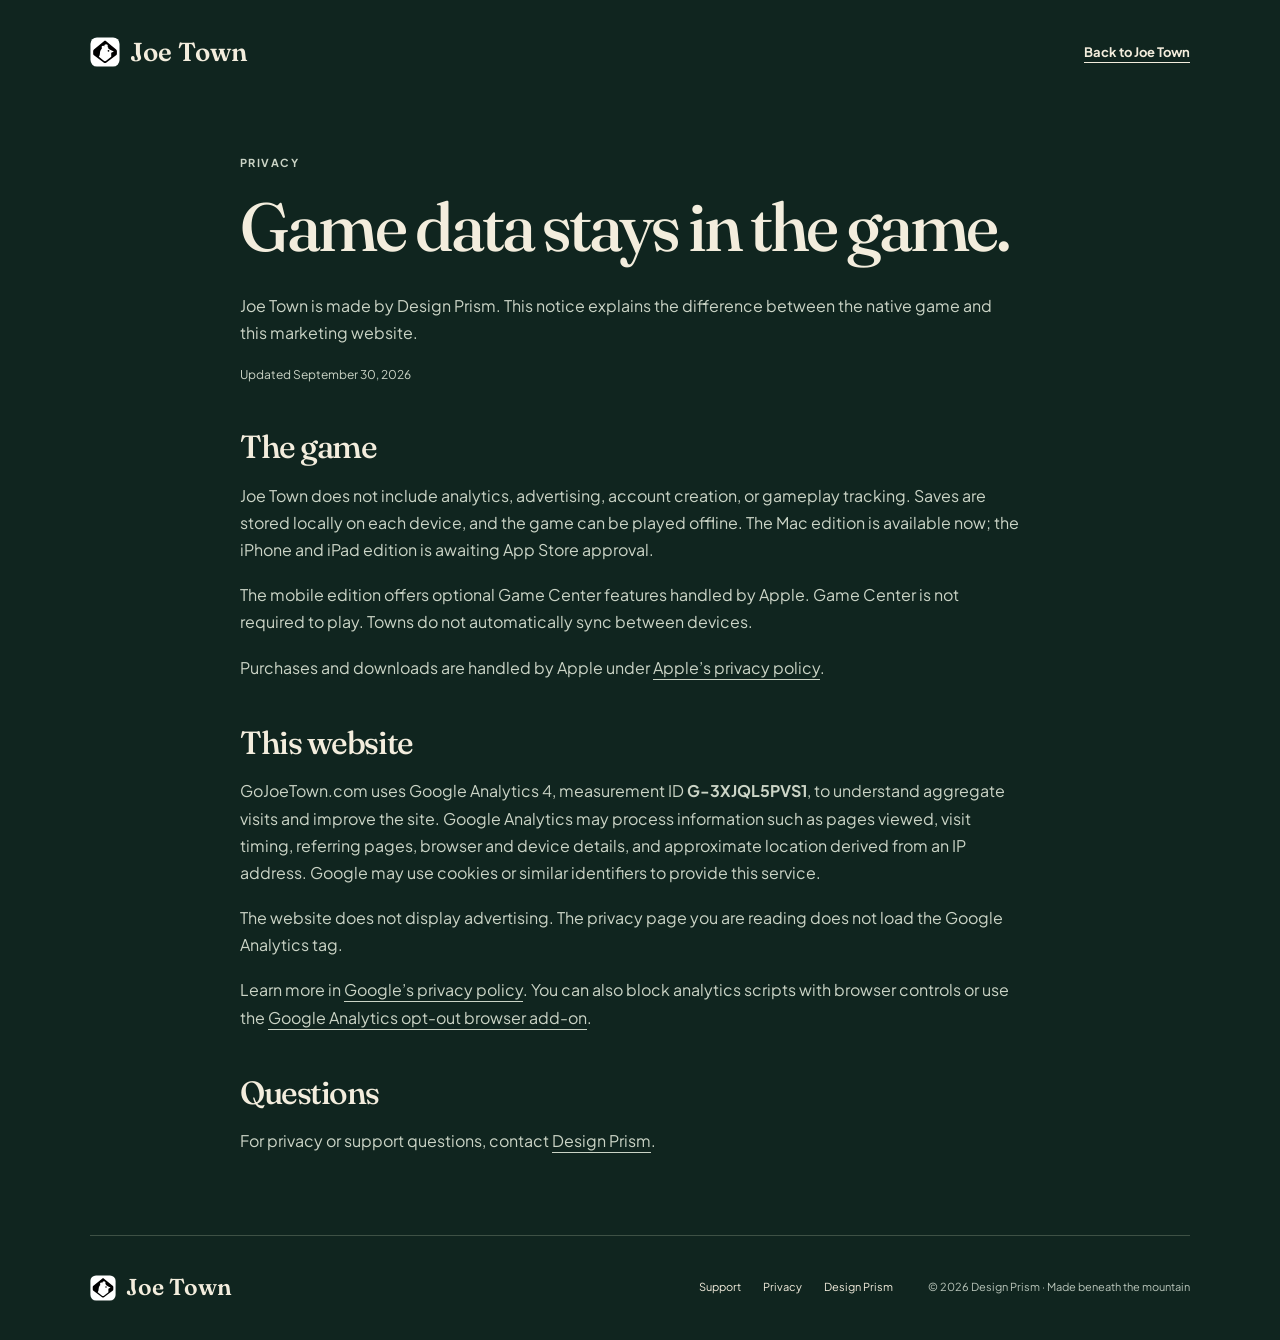
==== commit 18baa9a9: "Introduce animated iPhone and iPad preview with verified release details" ====
--- a/privacy.html
+++ b/privacy.html
@@ -4,15 +4,15 @@
   <meta charset="UTF-8">
   <meta name="viewport" content="width=device-width, initial-scale=1.0, viewport-fit=cover">
   <title>Privacy — Joe Town</title>
-  <meta name="description" content="How the Joe Town Mac game and gojoetown.com handle data.">
+  <meta name="description" content="How Joe Town and gojoetown.com handle data.">
   <link rel="canonical" href="https://gojoetown.com/privacy.html">
-  <meta name="theme-color" content="#070708">
+  <meta name="theme-color" content="#10271f">
   <link rel="icon" type="image/svg+xml" sizes="any" href="/images/logo-mark.svg">
   <link rel="apple-touch-icon" sizes="180x180" href="/images/apple-touch-icon.png">
   <link rel="preconnect" href="https://fonts.googleapis.com">
   <link rel="preconnect" href="https://fonts.gstatic.com" crossorigin>
   <link href="https://fonts.googleapis.com/css2?family=Fraunces:ital,opsz,wght@0,9..144,500;0,9..144,600;1,9..144,500;1,9..144,600&amp;family=Plus+Jakarta+Sans:wght@400;500;600;700&amp;display=swap" rel="stylesheet">
-  <link rel="stylesheet" href="css/style.css?v=20260904-fieldguide">
+  <link rel="stylesheet" href="css/style.css?v=20260930-mobile-r1">
 </head>
 <body class="legal-page">
   <a class="skip-link" href="#main">Skip to content</a>
@@ -27,12 +27,13 @@
   <main class="legal-main" id="main">
     <p class="eyebrow">Privacy</p>
     <h1>Game data stays in the game.</h1>
-    <p>Joe Town is made by Design Prism. This notice explains the difference between the native Mac game and this marketing website.</p>
-    <p class="legal-updated">Updated August 14, 2026</p>
+    <p>Joe Town is made by Design Prism. This notice explains the difference between the native game and this marketing website.</p>
+    <p class="legal-updated">Updated September 30, 2026</p>
 
     <section aria-labelledby="game-privacy">
-      <h2 id="game-privacy">The Mac game</h2>
-      <p>Joe Town does not include analytics, advertising, account creation, or gameplay tracking. Saves are stored locally on your Mac, and the game can be played offline.</p>
+      <h2 id="game-privacy">The game</h2>
+      <p>Joe Town does not include analytics, advertising, account creation, or gameplay tracking. Saves are stored locally on each device, and the game can be played offline. The Mac edition is available now; the iPhone and iPad edition is awaiting App Store approval.</p>
+      <p>The mobile edition offers optional Game Center features handled by Apple. Game Center is not required to play. Towns do not automatically sync between devices.</p>
       <p>Purchases and downloads are handled by Apple under <a href="https://www.apple.com/legal/privacy/" target="_blank" rel="noopener">Apple’s privacy policy</a>.</p>
     </section>
 
--- a/css/style.css
+++ b/css/style.css
@@ -1131,3 +1131,374 @@
 
 /* With scripting unavailable, keep the resource illustration still. */
 html:not(.js) .resource-chain li:after { animation: none; }
+
+/* Blender's miniature is an editorial illustration; real gameplay follows. */
+.hero {
+  display:grid;
+  grid-template-columns:minmax(0,.92fr) minmax(0,1.08fr);
+  align-items:center;
+  column-gap:36px;
+  padding-top:54px;
+}
+.hero-copy { display:block; }
+.hero h1 { font-size:clamp(56px,5.8vw,84px); }
+.hero-intro { margin-top:27px; font-size:17px; max-width:31ch; }
+.hero-buy { margin-top:28px; gap:20px; }
+.hero-buy p { width:100%; }
+.hero-diorama { min-width:0; }
+.diorama-stage {
+  position:relative;
+  aspect-ratio:4/3;
+  overflow:hidden;
+  border-radius:16px;
+  background:#10251f;
+}
+/* Fade only the empty outer margin, preserving the miniature's silhouette. */
+.diorama-stage {
+  -webkit-mask-image:linear-gradient(to right,transparent,#000 6%,#000 94%,transparent),linear-gradient(to bottom,transparent,#000 7%,#000 93%,transparent);
+  mask-image:linear-gradient(to right,transparent,#000 6%,#000 94%,transparent),linear-gradient(to bottom,transparent,#000 7%,#000 93%,transparent);
+  -webkit-mask-composite:source-in;
+  mask-composite:intersect;
+}
+.diorama-poster,.diorama-video {
+  display:block;
+  width:100%;
+  height:100%;
+  object-fit:contain;
+}
+.diorama-video { position:absolute; inset:0; opacity:0; }
+.diorama-video.is-ready { opacity:1; }
+.diorama-caption {
+  min-height:52px;
+  display:flex;
+  align-items:center;
+  justify-content:space-between;
+  gap:10px;
+  color:var(--muted);
+  font-size:10px;
+  padding-top:8px;
+}
+.diorama-toggle {
+  display:inline-flex;
+  align-items:center;
+  gap:8px;
+  padding:10px 12px;
+  min-height:44px;
+  border:1px solid var(--line);
+  border-radius:5px;
+  background:#1c342a;
+  color:var(--paper);
+  font-size:10px;
+  white-space:nowrap;
+}
+.diorama-toggle:hover { border-color:#b9c5ba; }
+.diorama-toggle-icon { width:12px; text-align:center; }
+.hero-facts {
+  grid-column:1/-1;
+  margin-top:38px;
+  padding:25px 0 29px;
+  border-top:1px solid var(--line);
+  border-bottom:1px solid var(--line);
+}
+.actual-town {
+  display:grid;
+  grid-template-columns:.66fr 1.34fr;
+  gap:70px;
+  align-items:center;
+  padding-block:72px 88px;
+}
+.actual-town h2 { font-size:clamp(36px,3.7vw,54px); }
+.actual-town-copy>p:not(.eyebrow) { font-size:14px; color:var(--muted); margin-top:22px; }
+.actual-town .hero-picture { margin-top:0; }
+@media(min-width:781px) and (max-width:1100px) {
+  .hero { column-gap:25px; }
+  .hero h1 { font-size:clamp(48px,6.4vw,68px); }
+  .hero .eyebrow { font-size:9px; letter-spacing:.08em; }
+  .hero-intro { font-size:15px; }
+  .hero-buy .button { padding-inline:16px; gap:10px; font-size:12px; }
+  .actual-town { gap:36px; }
+}
+@media(max-width:780px) {
+  .hero { grid-template-columns:1fr; padding-top:39px; gap:0; }
+  .hero-copy { max-width:560px; }
+  .hero h1 { font-size:clamp(50px,10.7vw,78px); }
+  .hero .eyebrow { margin-bottom:19px; }
+  .hero-intro { margin-top:20px; max-width:34ch; font-size:16px; }
+  .hero-buy { margin-top:23px; gap:19px; }
+  .hero-buy p { width:auto; }
+  .hero-diorama { margin-top:27px; }
+  .diorama-stage { border-radius:10px; }
+  .diorama-caption { font-size:9px; }
+  .diorama-toggle { padding-inline:10px; font-size:9px; }
+  .hero-facts { margin-top:24px; padding-block:23px; }
+  .actual-town { grid-template-columns:1fr; gap:30px; padding-block:52px 58px; }
+  .actual-town-copy>p:not(.eyebrow) { max-width:43ch; }
+  .actual-town h2 { font-size:43px; }
+}
+@media(max-width:400px) {
+  .hero h1 { font-size:48px; }
+  .hero .eyebrow { font-size:9px; letter-spacing:.08em; }
+  .tiny-sun { margin-right:6px; }
+  .diorama-caption { gap:6px; font-size:8px; }
+  .diorama-toggle { font-size:9px; padding-inline:8px; gap:5px; }
+}
+
+/* The mobile chapter: real captures, editorial devices, a road to the stars. */
+.mobile-announcement {
+  display:inline-flex;
+  align-items:center;
+  gap:10px;
+  min-height:44px;
+  padding:7px 13px;
+  border:1px solid #8ea67c;
+  border-radius:100px;
+  color:#dce9bd;
+  background:#1c3429;
+  font-size:11px;
+  font-weight:600;
+  text-decoration:none;
+  margin-bottom:24px;
+}
+.mobile-announcement:hover { border-color:var(--gold); color:var(--gold); }
+.announcement-mark { font-size:18px; color:var(--gold); }
+.hero-buy { gap:14px; }
+.hero-buy .button { padding-inline:18px; gap:10px; }
+.button-outline {
+  color:var(--paper);
+  background:transparent;
+  border-color:#789078;
+  box-shadow:none;
+  font-size:12px;
+}
+.button-outline:hover { box-shadow:none; border-color:var(--gold); }
+.mobile-edition {
+  position:relative;
+  padding-top:100px;
+  background:linear-gradient(180deg,#10251f,#18372b 45%,#10251f);
+}
+.mobile-heading {
+  display:grid;
+  grid-template-columns:1.3fr .7fr;
+  align-items:end;
+  gap:55px;
+  margin-bottom:48px;
+}
+.mobile-heading h2 { font-size:clamp(42px,4.7vw,68px); }
+.coming-tag {
+  display:inline-block;
+  padding:5px 9px;
+  margin-right:9px;
+  background:#dbe8be;
+  color:var(--ink);
+  border-radius:3px;
+  letter-spacing:.08em;
+}
+.mobile-heading-note p { font-size:15px; color:#c4d0bd; }
+.mobile-heading-note .quiet-button { margin-top:23px; border-color:#819778; }
+.mobile-showcase {
+  position:relative;
+  isolation:isolate;
+  display:grid;
+  grid-template-columns:minmax(0,1.65fr) minmax(0,.75fr);
+  align-items:center;
+  gap:45px;
+  padding:58px 44px 32px;
+  min-height:660px;
+  border:1px solid #466049;
+  border-radius:20px;
+  background:radial-gradient(ellipse at 35% 55%,#35503988,transparent 64%),#152d24;
+  overflow:hidden;
+}
+.mobile-route-art { position:absolute; inset:0; pointer-events:none; z-index:-1; }
+.town-route { width:100%; height:100%; }
+.route-grid { fill:none; stroke:#567453; stroke-width:1; opacity:.15; }
+.route-track { fill:none; stroke:#88a97c; stroke-width:2; stroke-dasharray:4 9; opacity:.25; }
+.route-traveller { fill:none; stroke:var(--gold); stroke-width:4; stroke-linecap:round; stroke-dasharray:24 2500; animation:route-travel 22s linear infinite; opacity:.75; }
+.route-stations { fill:#172f25; stroke:#a6bb86; stroke-width:2; opacity:.7; }
+.mobile-orbit {
+  position:absolute;
+  z-index:-1;
+  width:360px;
+  height:360px;
+  border:1px solid #a0bc7740;
+  border-radius:50%;
+  pointer-events:none;
+  animation:orbit-travel 36s linear infinite;
+}
+.orbit-one { left:20%; top:100px; }
+.orbit-two { width:220px; height:220px; left:30%; top:170px; animation-duration:28s; animation-direction:reverse; border-style:dashed; }
+.mobile-orbit>span { position:absolute; width:10px; height:10px; border-radius:50%; background:var(--gold); left:50%; top:-5px; box-shadow:0 0 18px #f5cf7140; }
+.orbit-two>span { width:7px; height:7px; background:#cadf9d; top:-3px; }
+.mobile-sticker { position:absolute; top:32px; left:70px; display:flex; align-items:center; gap:12px; color:#c8d7b2; font:italic 17px var(--serif); }
+.mobile-sticker img { width:40px; height:40px; image-rendering:pixelated; animation:joe-bob 5s ease-in-out infinite; }
+.device-figure { position:relative; min-width:0; }
+.device-phone { margin-top:50px; }
+.device-label { display:flex; align-items:center; gap:10px; font-size:12px; font-weight:600; margin:0 9px 15px; }
+.device-label>span:last-child { color:#b9ccaa; font-size:10px; font-weight:400; margin-left:auto; }
+.device-number { display:grid; place-items:center; width:26px; height:26px; border-radius:50%; border:1px solid #91aa70; color:#d3e2b5; font-size:9px; }
+.device-shell {
+  display:block;
+  position:relative;
+  padding:9px;
+  border:1px solid #8c9888;
+  border-radius:28px;
+  background:#080f0c;
+  box-shadow:0 26px 46px #0005,0 0 0 3px #293b2f;
+  transition:transform .3s ease,box-shadow .3s ease;
+}
+.device-shell:hover { transform:translateY(-4px); box-shadow:0 30px 48px #0007,0 0 0 3px #697756; }
+.device-shell img { width:100%; border-radius:19px; }
+.ipad-shell { padding:11px; border-radius:24px; }
+.ipad-shell img { border-radius:13px; }
+.device-zoom { position:absolute; right:18px; bottom:16px; width:28px; height:28px; display:grid; place-items:center; border-radius:50%; color:var(--paper); background:#10251fed; border:1px solid #9aaf86; font-size:15px; pointer-events:none; }
+.device-figure figcaption { margin:20px 8px 0; font:italic 20px var(--serif); line-height:1.45; }
+.device-figure figcaption>span { display:inline-block; font:10px var(--sans); color:#bdcbb5; margin-top:7px; }
+.mobile-preview-note { display:flex; align-items:flex-start; gap:10px; max-width:none; margin:19px 2px 0; font-size:11px; color:#bfcfb6; }
+.mobile-preview-note>span { color:var(--gold); }
+.touch-features { display:grid; grid-template-columns:repeat(3,minmax(0,1fr)); gap:22px; margin-top:52px; }
+.touch-card { border:1px solid #4e624a; border-radius:10px; padding:28px; background:#1e382b; }
+.touch-card .eyebrow { color:#bed299; margin-bottom:18px; font-size:10px; }
+.touch-card h3 { font-size:36px; letter-spacing:-.035em; }
+.touch-card>p:last-child { color:#c9d3be; font-size:13px; margin-top:19px; }
+.gesture { height:102px; position:relative; margin:0 0 18px; overflow:hidden; }
+.gesture-finger { position:absolute; width:21px; height:21px; border:2px solid #fff2cf; border-radius:50%; background:#e2ce9655; box-shadow:0 0 0 7px #e2ce9610; }
+.gesture-road .gesture-track { position:absolute; left:10px; right:25px; top:49px; height:3px; background:repeating-linear-gradient(90deg,#b1cd8b 0 7px,transparent 7px 12px); }
+.gesture-road .gesture-finger { top:40px; left:15px; animation:gesture-draw 4.5s ease-in-out infinite; }
+.gesture-destination { position:absolute; right:12px; top:36px; width:28px; height:28px; border:1px solid #b1cd8b; border-radius:6px; transform:rotate(45deg); background:#344b30; }
+.gesture-tap .gesture-target { position:absolute; width:54px; height:54px; left:calc(50% - 27px); top:25px; border:1px solid #bdce9d; background:#344b30; border-radius:10px; }
+.gesture-tap .gesture-finger { left:calc(50% - 10px); top:42px; animation:gesture-tap 4.5s ease-in-out infinite; }
+.gesture-ring { position:absolute; left:calc(50% - 25px); top:26px; width:50px; height:50px; border:1px solid var(--gold); border-radius:50%; animation:gesture-ripple 4.5s ease-out infinite; }
+.gesture-grid { position:absolute; inset:20px 25px; border:1px solid #8ca776; border-radius:8px; background:repeating-linear-gradient(90deg,transparent 0 22px,#a6c18320 22px 23px),repeating-linear-gradient(0deg,transparent 0 22px,#a6c18320 22px 23px); animation:gesture-view 5s ease-in-out infinite; }
+.gesture-pinch .finger-one { left:calc(50% - 35px); top:55px; animation:gesture-spread-one 5s ease-in-out infinite; }
+.gesture-pinch .finger-two { left:calc(50% + 15px); top:28px; animation:gesture-spread-two 5s ease-in-out infinite; }
+.mobile-detail { display:grid; grid-template-columns:.72fr 1.28fr; align-items:center; gap:42px; margin-top:30px; padding:38px; background:#e8e7cf; border-radius:10px; color:var(--ink); }
+.mobile-detail h3 { font-size:36px; }
+.mobile-detail .eyebrow { color:#45603b; margin-bottom:18px; }
+.mobile-detail-copy>p:not(.eyebrow) { font-size:13px; margin-top:20px; }
+.mobile-detail .detail-note { color:#4b6243; font-size:11px!important; }
+.detail-shell { border-color:#788165; box-shadow:0 14px 25px #142b241f,0 0 0 3px #a5af8e; border-radius:20px; padding:7px; }
+.detail-shell img { border-radius:13px; }
+.detail-shell:hover { box-shadow:0 20px 30px #142b2428,0 0 0 3px #697756; }
+.closing-mobile { color:#d5e4b9; }
+
+/* Every new loop shares the scene lifecycle; static content stays readable. */
+.motion-paused *, .motion-paused *::before, .motion-paused *::after { animation-play-state:paused!important; }
+[data-reveal].is-revealed { animation:chapter-reveal .75s cubic-bezier(.2,.7,.2,1) both; }
+.device-phone.is-revealed { animation:device-arrive .9s cubic-bezier(.2,.7,.2,1) both; }
+.device-ipad.is-revealed { animation:device-arrive .9s .12s cubic-bezier(.2,.7,.2,1) both; }
+.touch-card:nth-child(2).is-revealed { animation-delay:.08s; }
+.touch-card:nth-child(3).is-revealed { animation-delay:.16s; }
+.age-panel.is-revealed { animation:chapter-reveal .5s ease both; }
+@keyframes chapter-reveal { from { transform:translateY(22px); } to { transform:translateY(0); } }
+@keyframes device-arrive { from { transform:translateY(35px) rotate(1.5deg); } to { transform:translateY(0) rotate(0); } }
+@keyframes route-travel { to { stroke-dashoffset:-2524; } }
+@keyframes orbit-travel { to { transform:rotate(360deg); } }
+@keyframes joe-bob { 0%,100% { transform:translateY(0) rotate(-3deg); } 50% { transform:translateY(-5px) rotate(3deg); } }
+@keyframes gesture-draw { 0%,15%,100% { transform:translateX(0); } 65%,85% { transform:translateX(170px); } }
+@keyframes gesture-tap { 0%,35%,100% { transform:scale(1); } 45%,55% { transform:scale(.8); } }
+@keyframes gesture-ripple { 0%,44%,100% { transform:scale(.5); opacity:0; } 50% { transform:scale(.7); opacity:.8; } 75% { transform:scale(1.5); opacity:0; } }
+@keyframes gesture-view { 0%,20%,100% { transform:scale(.85); } 65%,85% { transform:scale(1); } }
+@keyframes gesture-spread-one { 0%,20%,100% { transform:translate(0,0); } 65%,85% { transform:translate(-22px,12px); } }
+@keyframes gesture-spread-two { 0%,20%,100% { transform:translate(0,0); } 65%,85% { transform:translate(22px,-12px); } }
+
+/* Finger-sized controls, including the native screenshot viewer. */
+.button-small,.quiet-button,.menu-toggle,.site-header>.button { min-height:44px; }
+.site-header nav a,.footer nav a { display:inline-flex; align-items:center; min-height:44px; }
+.day-controls button { min-height:44px; min-width:44px; }
+.faq-list details { padding-block:8px; }
+.faq-list summary { min-height:52px; padding-block:13px; }
+.faq-list summary:after { top:8px; }
+.faq-list details p { padding-top:3px; padding-bottom:14px; }
+.lightbox-toolbar { flex-wrap:wrap; }
+.lightbox-toolbar p { flex:1 1 180px; }
+.lightbox-toolbar button { min-height:44px; }
+
+@media(max-width:1100px) {
+  .mobile-heading { gap:35px; }
+  .mobile-showcase { padding:65px 26px 30px; gap:30px; min-height:580px; }
+  .mobile-sticker { left:40px; top:26px; font-size:15px; }
+  .device-figure figcaption { font-size:18px; }
+  .device-label { gap:7px; font-size:11px; }
+  .device-label>span:last-child { font-size:9px; }
+  .touch-card { padding:23px; }
+  .touch-card h3 { font-size:32px; }
+  .mobile-detail { gap:28px; padding:30px; }
+  .gesture-road .gesture-finger { animation-name:gesture-draw-small; }
+}
+@keyframes gesture-draw-small { 0%,15%,100% { transform:translateX(0); } 65%,85% { transform:translateX(100px); } }
+@media(max-width:780px) {
+  .hero-buy { flex-direction:row; gap:12px; }
+  .hero-buy .button { font-size:12px; padding-inline:15px; }
+  .hero-buy p { width:100%; font-size:11px; }
+  .hero-buy .button-outline { min-height:48px; box-shadow:none; }
+  .mobile-announcement { margin-bottom:20px; font-size:10px; }
+  .mobile-edition { padding-top:65px; }
+  .mobile-heading { grid-template-columns:1fr; gap:27px; margin-bottom:32px; }
+  .mobile-heading h2 { font-size:clamp(39px,7.5vw,56px); }
+  .mobile-heading-note { display:flex; gap:22px; align-items:flex-start; flex-wrap:wrap; }
+  .mobile-heading-note p { max-width:46ch; font-size:14px; }
+  .mobile-heading-note .quiet-button { margin-top:0; }
+  .mobile-showcase { grid-template-columns:1fr; gap:36px; padding:78px 24px 34px; min-height:0; }
+  .device-phone { margin-top:0; }
+  .device-ipad { width:min(300px,80%); margin-inline:auto; }
+  .device-ipad .device-label { flex-wrap:wrap; }
+  .device-ipad .device-label>span:last-child { margin-left:36px; }
+  .device-figure figcaption { font-size:19px; }
+  .mobile-sticker { left:28px; top:24px; }
+  .mobile-orbit { top:90px; left:10%; width:280px; height:280px; }
+  .orbit-two { top:140px; left:20%; width:180px; height:180px; }
+  .mobile-route-art { inset:0 -55%; }
+  .mobile-preview-note { font-size:10px; margin-top:16px; }
+  .touch-features { grid-template-columns:1fr; gap:15px; margin-top:35px; }
+  .touch-card { position:relative; padding:25px; }
+  .touch-card .gesture { position:absolute; top:38px; right:15px; width:125px; height:95px; opacity:.75; margin:0; }
+  .touch-card h3 { font-size:34px; margin-right:120px; }
+  .touch-card .eyebrow { font-size:9px; margin-bottom:16px; }
+  .touch-card>p:last-child { max-width:48ch; font-size:14px; margin-top:20px; }
+  .gesture-road .gesture-finger { animation-name:gesture-draw-narrow; }
+  .gesture-pinch .gesture-grid { inset:20px 8px; }
+  .mobile-detail { grid-template-columns:1fr; gap:28px; padding:28px; margin-top:22px; }
+  .mobile-detail .detail-shell { grid-row:1; }
+  .mobile-detail h3 { font-size:34px; }
+  .mobile-detail-copy>p:not(.eyebrow) { font-size:14px; }
+  .site-header #mobile-menu:not([hidden]) { gap:7px 20px; padding:12px 20px; }
+  .lightbox-toolbar p { flex-basis:100%; max-width:none; font-size:11px; }
+  .lightbox-toolbar button { font-size:12px; padding-inline:14px; }
+}
+@keyframes gesture-draw-narrow { 0%,15%,100% { transform:translateX(0); } 65%,85% { transform:translateX(65px); } }
+@media(max-width:400px) {
+  .hero-buy .button { width:100%; font-size:13px; }
+  .hero-buy .button-outline { width:100%; margin-top:1px; }
+  .mobile-showcase { padding-inline:14px; border-radius:12px; gap:30px; }
+  .device-phone .device-label { margin-inline:4px; font-size:10px; }
+  .device-phone .device-label>span:last-child { font-size:9px; }
+  .device-number { width:24px; height:24px; }
+  .phone-shell { padding:6px; border-radius:19px; }
+  .phone-shell img { border-radius:13px; }
+  .device-figure figcaption { font-size:17px; margin-inline:3px; }
+  .device-figure figcaption>span { font-size:9px; }
+  .device-ipad { width:84%; }
+  .ipad-shell { padding:8px; border-radius:19px; }
+  .ipad-shell img { border-radius:11px; }
+  .touch-card { padding:22px; }
+  .touch-card h3 { font-size:26px; margin-right:70px; }
+  .touch-card .gesture { width:75px; right:9px; top:43px; }
+  .gesture-road .gesture-finger { animation-name:gesture-draw-tiny; }
+  .gesture-pinch .finger-one { left:calc(50% - 22px); }
+  .gesture-pinch .finger-two { left:calc(50% + 2px); }
+  .mobile-detail { padding:23px; }
+  .coming-tag { font-size:9px; margin-right:5px; }
+  .mobile-heading .eyebrow { letter-spacing:.1em; }
+  .site-header { gap:8px; }
+  .site-header>.button { font-size:10px; padding-inline:8px; }
+  .site-header .menu-toggle { min-height:44px; }
+  .footer nav { gap:15px; }
+}
+
+/* Keep this last: all effects, including future additions, honor the preference. */
+@media(prefers-reduced-motion:reduce) {
+  html { scroll-behavior:auto; }
+  *,*::before,*::after { animation:none!important; transition:none!important; }
+}
+@keyframes gesture-draw-tiny { 0%,15%,100% { transform:translateX(0); } 65%,85% { transform:translateX(25px); } }
+html:not(.js) *,html:not(.js) *::before,html:not(.js) *::after { animation:none!important; transition:none!important; }
